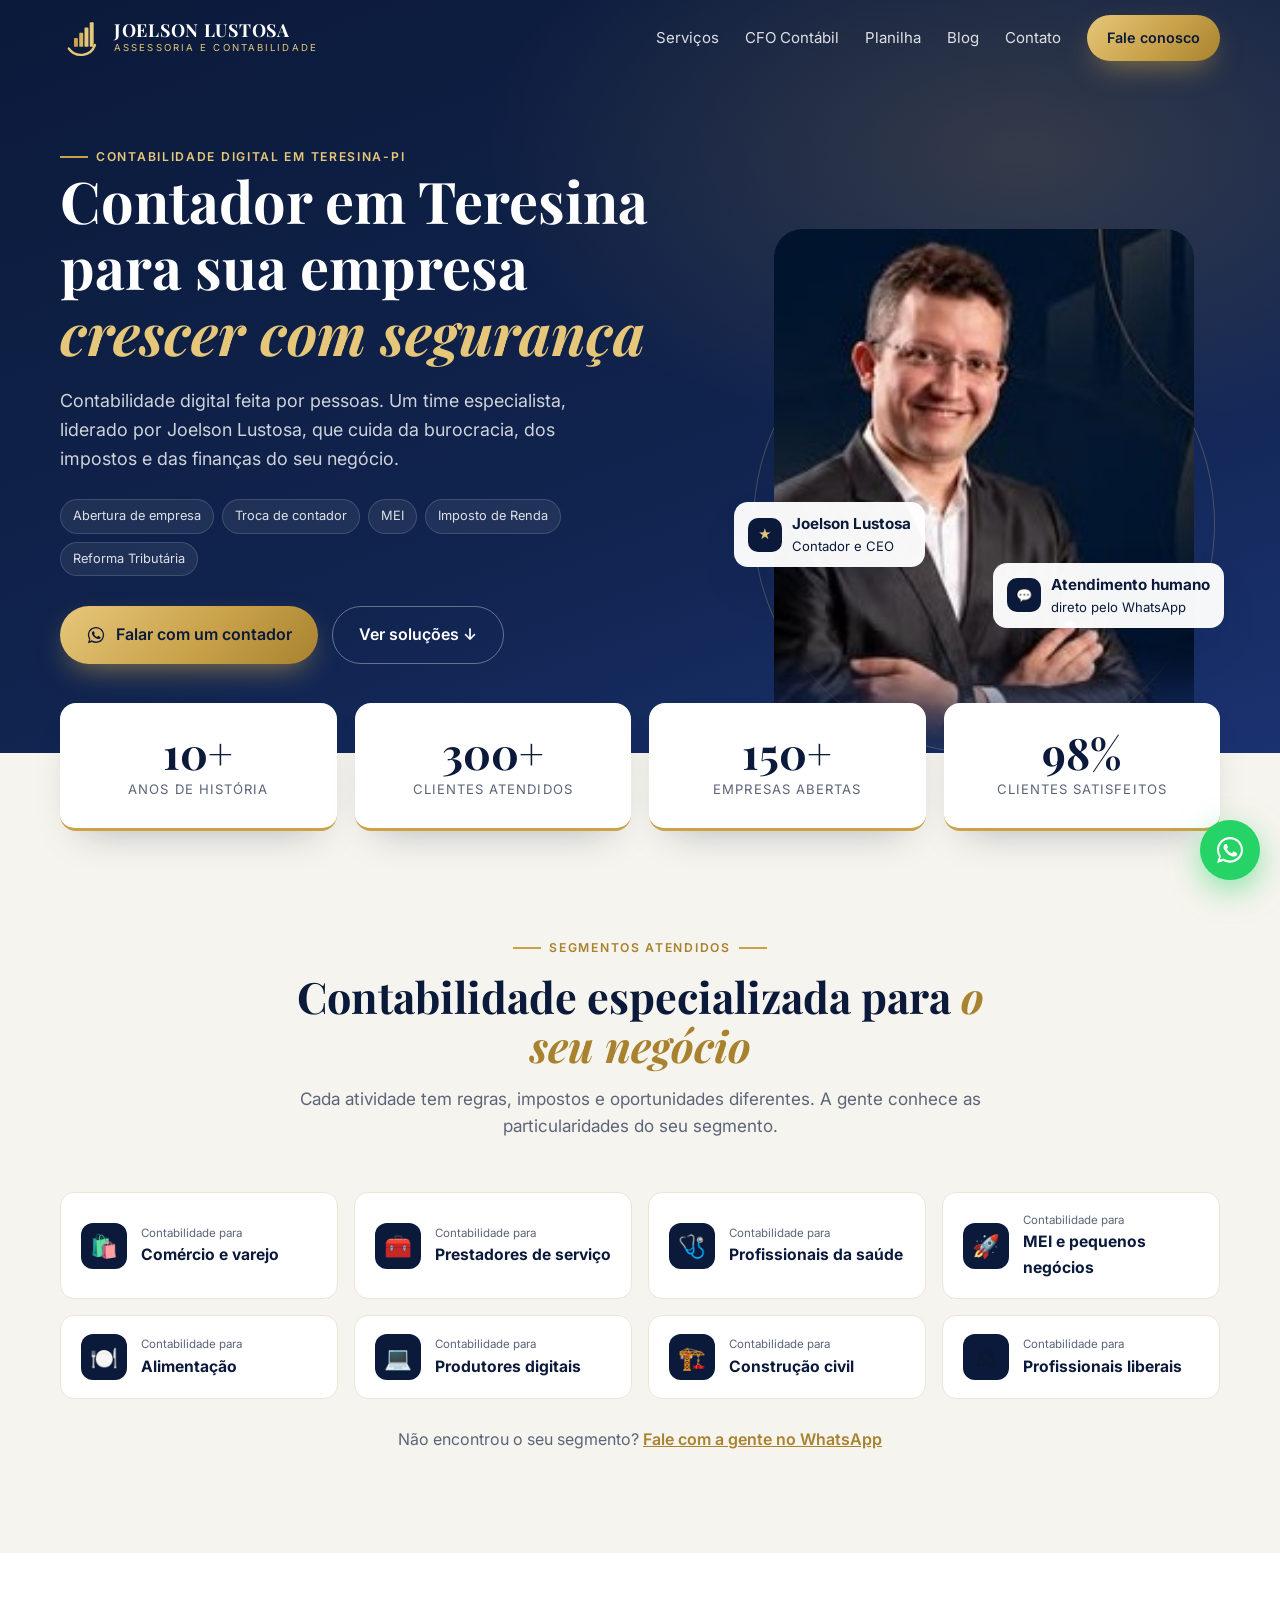
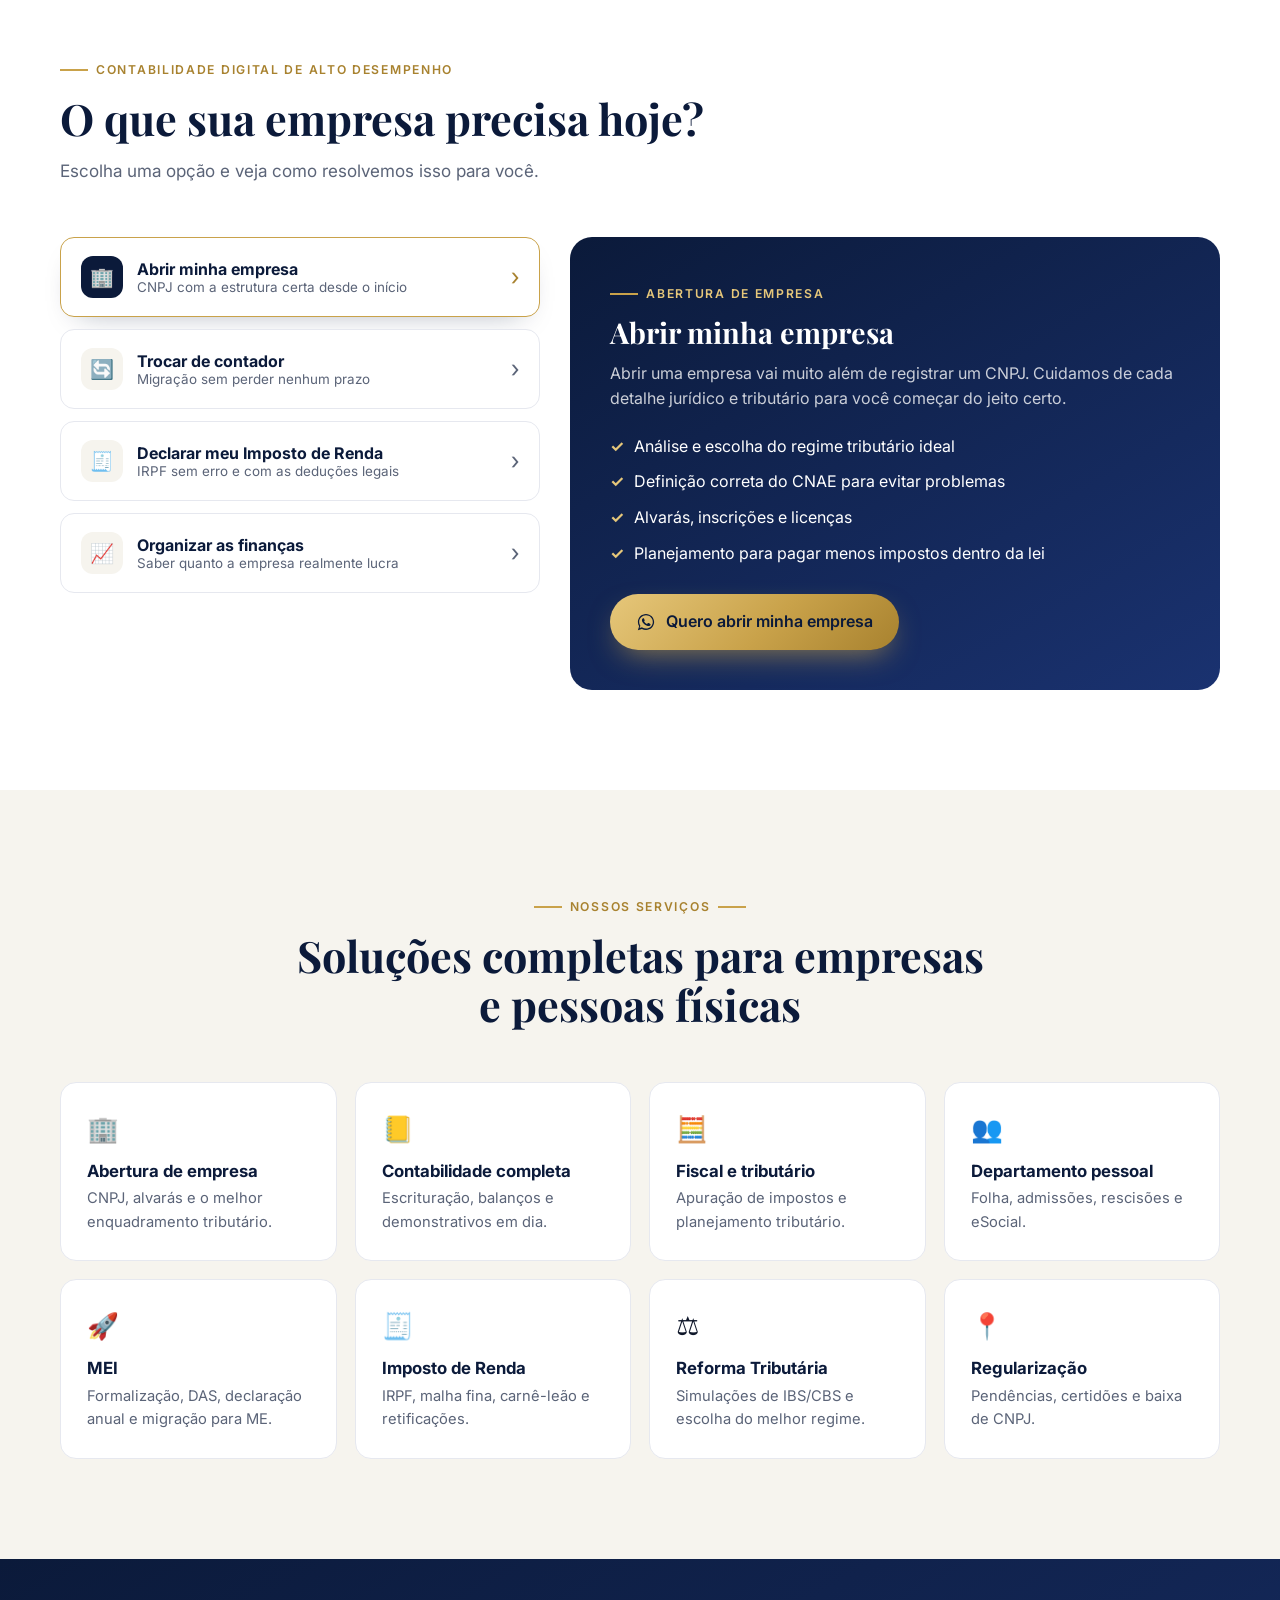
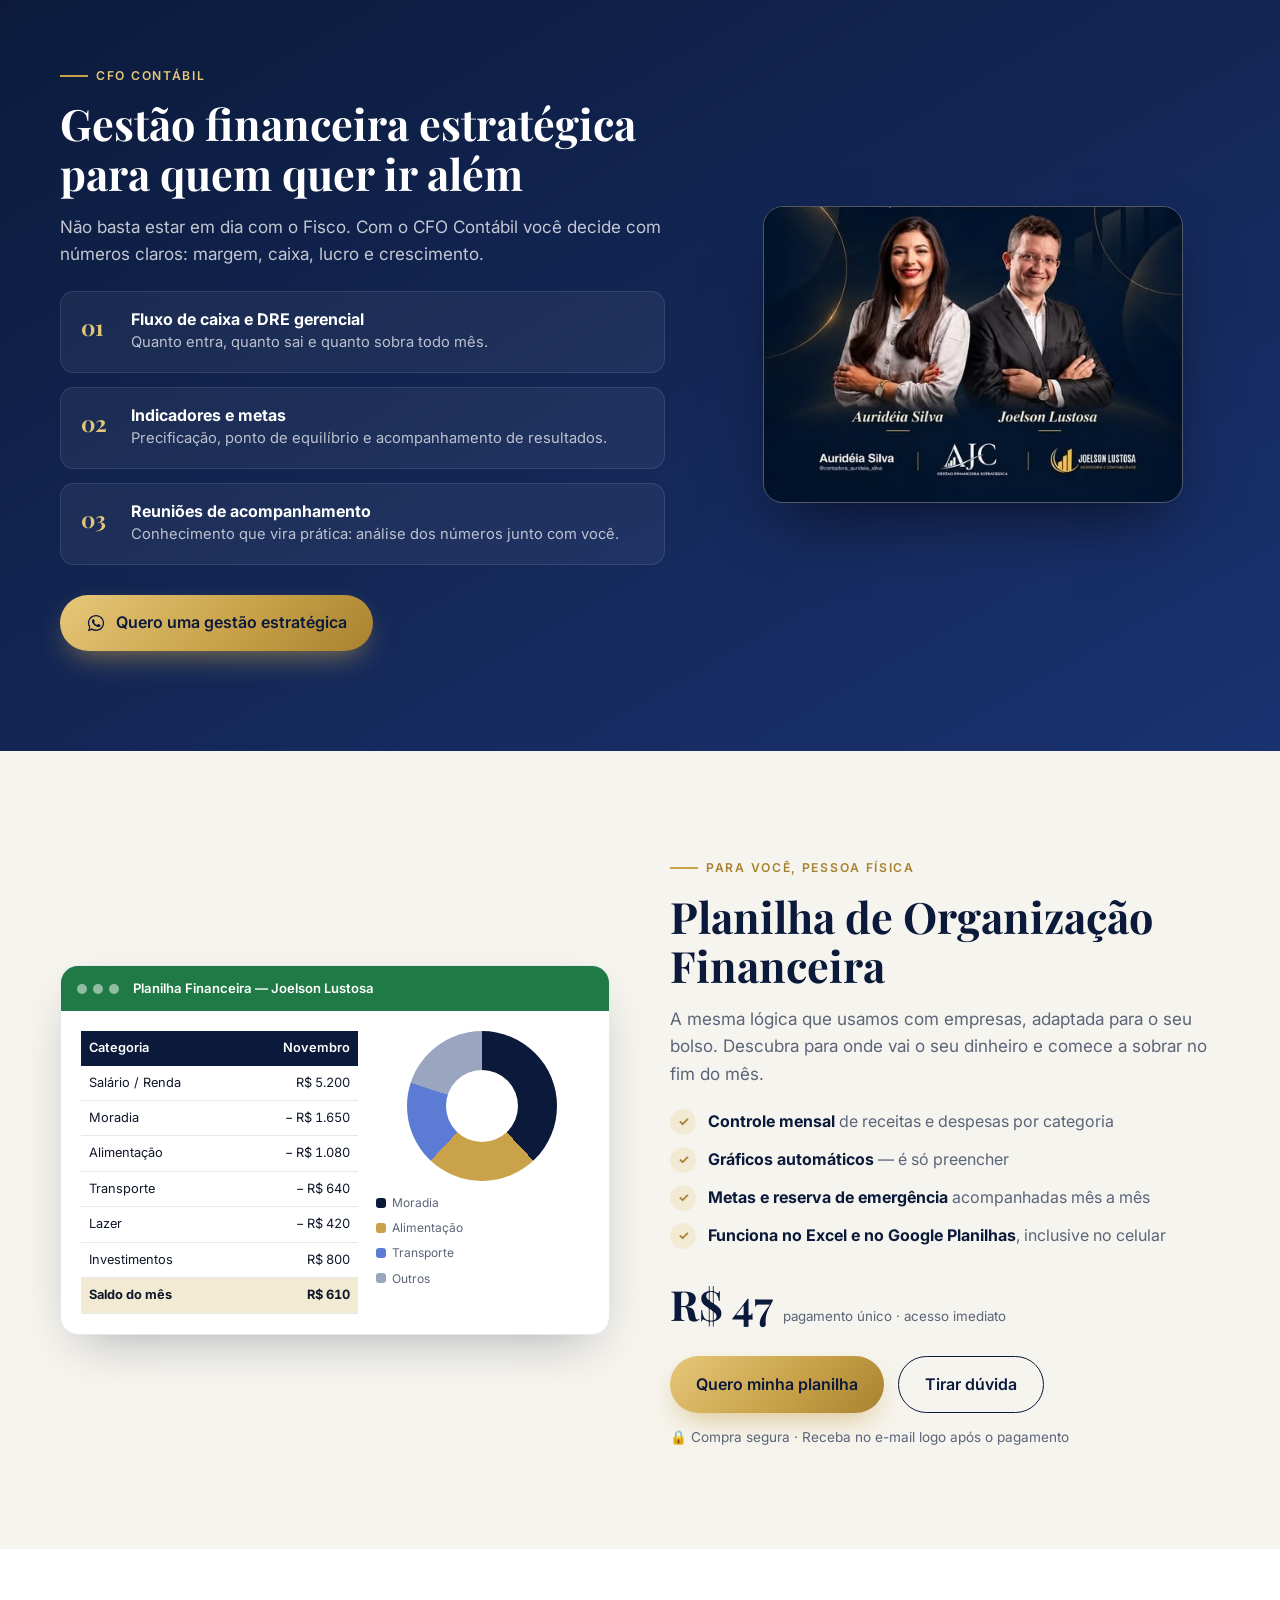
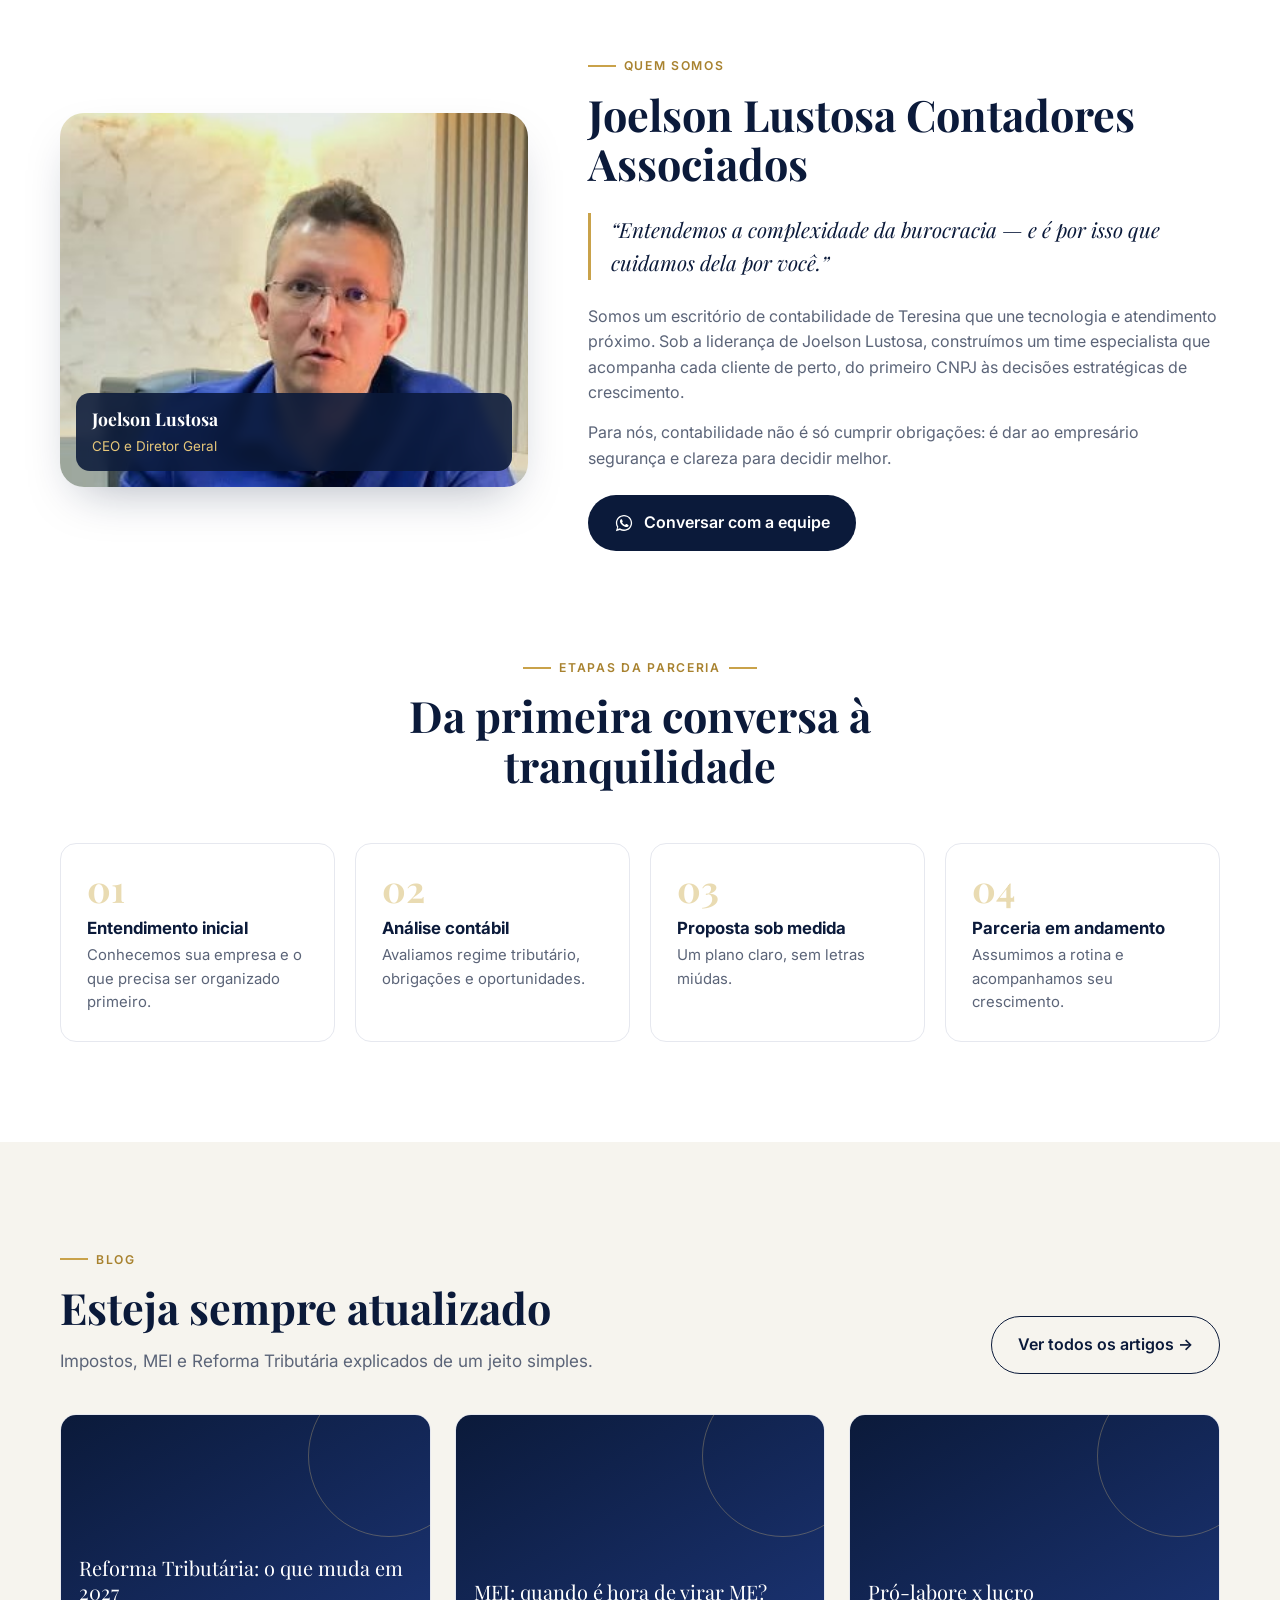
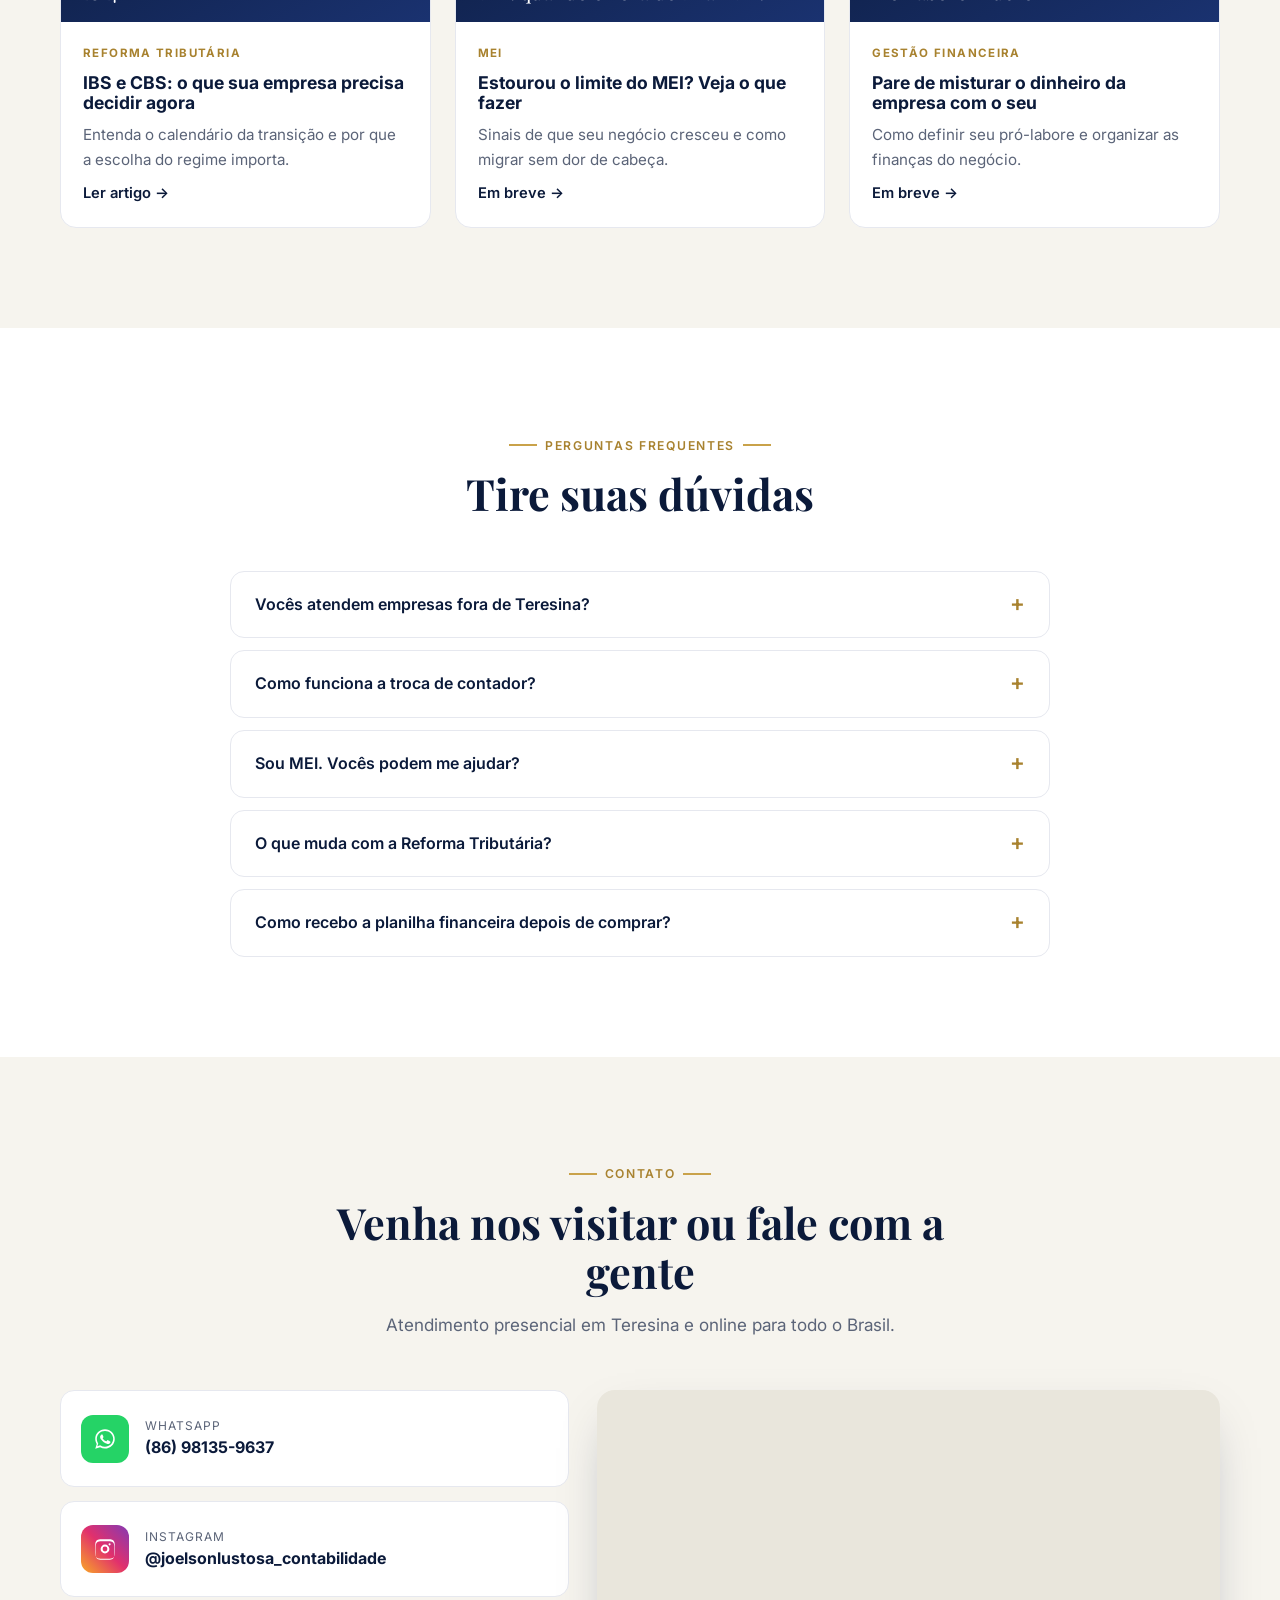
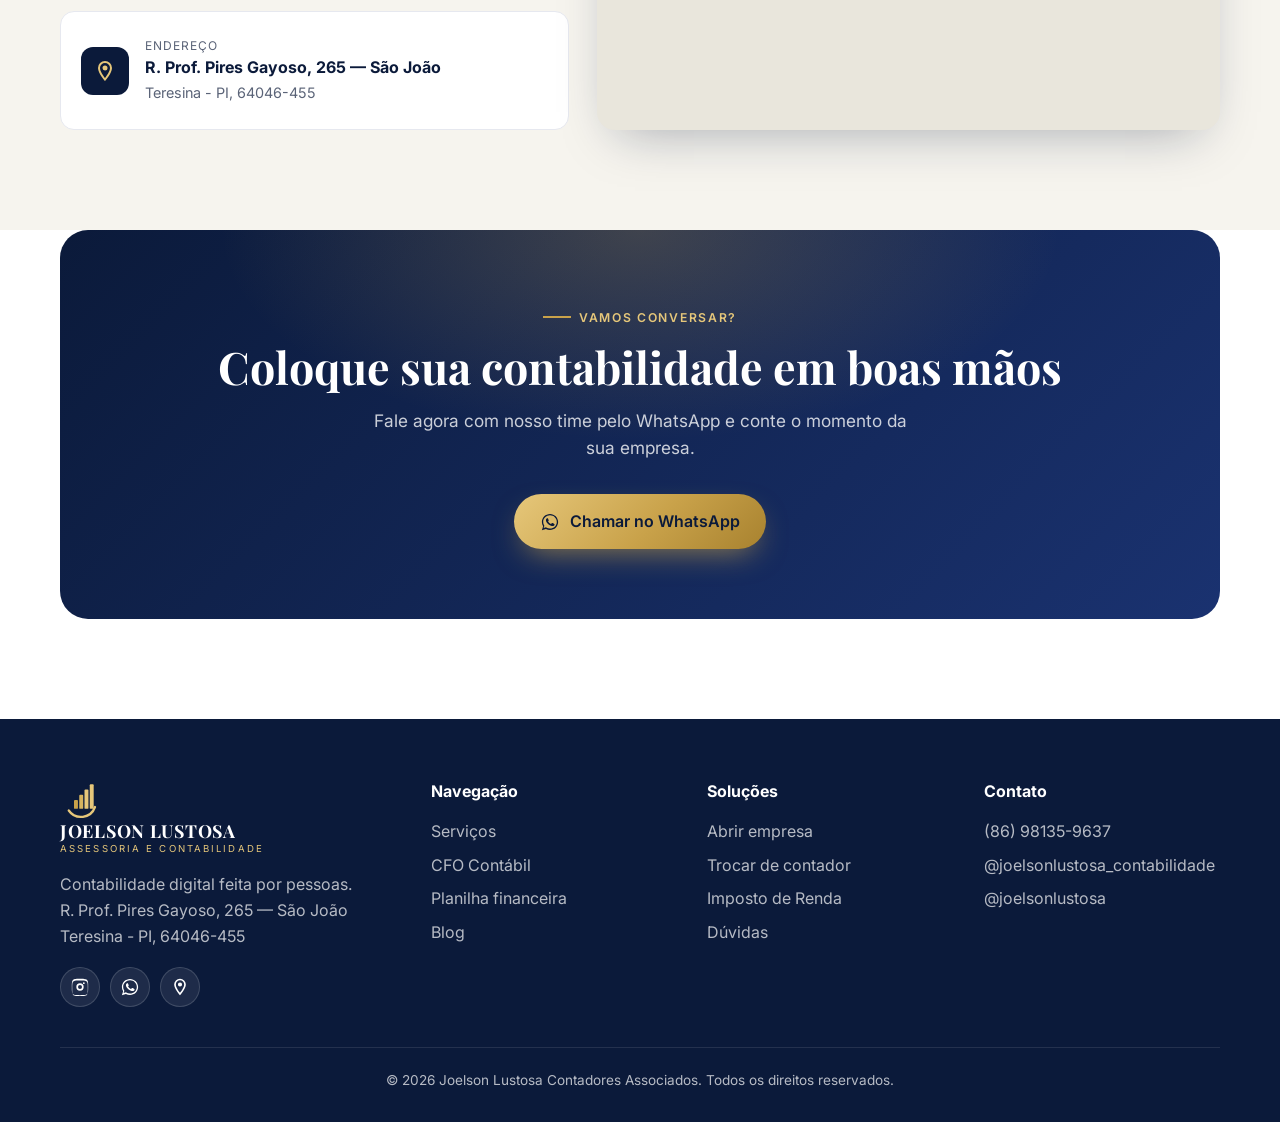
==== index.html @ 0bbbef21 "Add files via upload" ====
<!doctype html>
<html lang="pt-BR">
<head>
<meta charset="utf-8">
<meta name="viewport" content="width=device-width, initial-scale=1">
<title>Contador em Teresina-PI | Joelson Lustosa Contadores Associados</title>
<meta name="description" content="Escritório de contabilidade digital em Teresina-PI. Abertura de empresa, troca de contador, MEI, Imposto de Renda, Reforma Tributária e gestão financeira estratégica (CFO Contábil).">
<link rel="preconnect" href="https://fonts.googleapis.com">
<link rel="preconnect" href="https://fonts.gstatic.com" crossorigin>
<link href="https://fonts.googleapis.com/css2?family=Playfair+Display:ital,wght@0,600;0,700;1,600&family=Inter:wght@400;500;600;700&display=swap" rel="stylesheet">
<link rel="stylesheet" href="style.css">
<style>
  /* HERO */
  .hero{position:relative;background:radial-gradient(900px 500px at 80% 20%,rgba(201,162,74,.2),transparent 60%),linear-gradient(160deg,var(--navy) 0%,var(--navy-2) 60%,var(--navy-3) 100%);color:#fff;padding:140px 0 0;overflow:hidden}
  .hero-grid{display:grid;grid-template-columns:1.15fr .85fr;gap:50px;align-items:end;position:relative;z-index:1}
  .hero-copy{padding-bottom:90px}
  .hero h1{font-family:"Playfair Display",serif;font-size:clamp(2.2rem,4.8vw,3.6rem);font-weight:700}
  .hero h1 em{color:var(--gold-2)}
  .hero .lead{margin:22px 0 26px;font-size:1.12rem;color:rgba(255,255,255,.8);max-width:560px}
  .hero .eyebrow{color:var(--gold-2)}
  .chips{display:flex;flex-wrap:wrap;gap:8px;margin-bottom:30px}
  .chips span{font-size:.8rem;padding:6px 12px;border-radius:999px;background:rgba(255,255,255,.07);border:1px solid rgba(255,255,255,.14);color:rgba(255,255,255,.85)}
  .cta-row{display:flex;flex-wrap:wrap;gap:14px}
  .hero-photo{position:relative;align-self:end;justify-self:center;width:min(420px,100%)}
  .hero-photo .ring{position:absolute;left:50%;bottom:0;transform:translateX(-50%);width:110%;aspect-ratio:1;border-radius:50%;background:radial-gradient(circle at 50% 60%,rgba(201,162,74,.35),transparent 62%);border:1px solid rgba(230,199,122,.25)}
  .hero-photo img{position:relative;width:100%;aspect-ratio:4/5;object-fit:cover;object-position:50% 12%;border-radius:28px 28px 0 0;mask-image:linear-gradient(to bottom,#000 80%,transparent);-webkit-mask-image:linear-gradient(to bottom,#000 80%,transparent)}
  .badge{position:absolute;background:rgba(255,255,255,.96);color:var(--navy);border-radius:14px;padding:10px 14px;box-shadow:var(--shadow);font-size:.82rem;display:flex;gap:10px;align-items:center;z-index:2}
  .badge b{display:block;font-size:.95rem}
  .badge i{font-style:normal;width:34px;height:34px;border-radius:10px;display:grid;place-items:center;background:var(--navy);color:var(--gold-2)}
  .badge.b1{left:-40px;top:52%}.badge.b2{right:-30px;bottom:24%}
  @media(max-width:880px){.hero{padding-top:110px}.hero-grid{grid-template-columns:1fr;gap:10px}.hero-copy{padding-bottom:20px}.hero-photo{width:min(320px,80%)}.badge.b1{left:-14px}.badge.b2{right:-14px}}
  @media(max-width:480px){.badge{font-size:.72rem;padding:8px 10px}.badge b{font-size:.82rem}.badge i{width:28px;height:28px}}

  /* NÚMEROS */
  .stats-wrap{position:relative;z-index:3;margin-top:-1px;background:var(--bg-soft);padding:0 0 10px}
  .stats{display:grid;grid-template-columns:repeat(4,1fr);gap:18px;transform:translateY(-50px)}
  .stat{background:#fff;border-radius:var(--radius);padding:26px 22px;text-align:center;box-shadow:0 18px 40px -22px rgba(11,26,58,.35);border-bottom:3px solid var(--gold)}
  .stat b{display:block;font-family:"Playfair Display",serif;font-size:clamp(2rem,3.6vw,2.7rem);color:var(--navy);line-height:1.1}
  .stat > span{font-size:.82rem;letter-spacing:.08em;text-transform:uppercase;color:var(--muted)}
  @media(max-width:880px){.stats{grid-template-columns:1fr 1fr}}

  /* SEGMENTOS */
  .segs{background:var(--bg-soft);padding-top:40px}
  .seg-grid{display:grid;grid-template-columns:repeat(4,1fr);gap:16px}
  .seg{display:flex;align-items:center;gap:14px;padding:18px 20px;border-radius:14px;background:#fff;border:1px solid #ece6d6;transition:border-color .2s,transform .2s}
  .seg:hover{border-color:var(--gold);transform:translateY(-3px)}
  .seg i{font-style:normal;font-size:1.4rem;width:46px;height:46px;flex:none;border-radius:12px;display:grid;place-items:center;background:var(--navy)}
  .seg small{display:block;font-size:.72rem;color:var(--muted)}
  .seg b{color:var(--navy);font-size:.98rem}
  .seg-note{text-align:center;margin-top:28px;color:var(--muted)}
  .seg-note a{color:var(--gold-dark);font-weight:600;text-decoration:underline}
  @media(max-width:980px){.seg-grid{grid-template-columns:1fr 1fr}}
  @media(max-width:520px){.seg-grid{grid-template-columns:1fr}}

  /* ABAS: o que você precisa */
  .need{display:grid;grid-template-columns:.85fr 1.15fr;gap:30px;align-items:start}
  .tabs{display:grid;gap:12px}
  .tab{display:flex;align-items:center;gap:14px;padding:18px 20px;border-radius:14px;border:1px solid var(--line);background:#fff;cursor:pointer;text-align:left;font-family:inherit;transition:all .2s}
  .tab i{font-style:normal;width:42px;height:42px;flex:none;border-radius:12px;display:grid;place-items:center;background:var(--bg-soft);font-size:1.2rem}
  .tab b{display:block;color:var(--navy);font-size:1rem}
  .tab small{color:var(--muted);font-size:.84rem}
  .tab::after{content:"›";margin-left:auto;font-size:1.5rem;color:var(--muted)}
  .tab[aria-selected="true"]{border-color:var(--gold);box-shadow:0 12px 30px -18px rgba(11,26,58,.4)}
  .tab[aria-selected="true"] i{background:var(--navy)}
  .tab[aria-selected="true"]::after{color:var(--gold-dark)}
  .panel{background:linear-gradient(150deg,var(--navy),var(--navy-3));color:#fff;border-radius:22px;padding:40px;min-height:100%}
  .panel[hidden]{display:none}
  .panel .eyebrow{color:var(--gold-2)}
  .panel h3{font-family:"Playfair Display",serif;font-size:1.8rem;margin:12px 0}
  .panel p{color:rgba(255,255,255,.78)}
  .panel ul{list-style:none;display:grid;gap:10px;margin:22px 0 28px}
  .panel li{display:flex;gap:10px}
  .panel li::before{content:"✓";color:var(--gold-2);font-weight:700}
  @media(max-width:880px){.need{grid-template-columns:1fr}.panel{padding:30px}}

  /* SERVIÇOS */
  .services{background:var(--bg-soft)}
  .svc-grid{display:grid;grid-template-columns:repeat(4,1fr);gap:18px}
  .svc{background:#fff;border:1px solid var(--line);border-radius:var(--radius);padding:26px;transition:transform .25s,box-shadow .25s}
  .svc:hover{transform:translateY(-6px);box-shadow:var(--shadow)}
  .svc .ic{font-size:1.6rem;margin-bottom:12px}
  .svc h3{font-size:1.05rem;color:var(--navy);margin-bottom:6px}
  .svc p{color:var(--muted);font-size:.92rem}
  @media(max-width:980px){.svc-grid{grid-template-columns:1fr 1fr}}
  @media(max-width:520px){.svc-grid{grid-template-columns:1fr}}

  /* CFO */
  .cfo{background:linear-gradient(150deg,var(--navy),var(--navy-3));color:#fff;position:relative;overflow:hidden}
  .cfo-grid{display:grid;grid-template-columns:1.1fr .9fr;gap:60px;align-items:center}
  .cfo-list{display:grid;gap:14px;margin:6px 0 30px}
  .cfo-item{display:flex;gap:16px;padding:18px 20px;border-radius:14px;background:rgba(255,255,255,.05);border:1px solid rgba(255,255,255,.1)}
  .cfo-item b{font-family:"Playfair Display",serif;color:var(--gold-2);font-size:1.4rem;min-width:34px}
  .cfo-item h4{font-size:1rem;margin-bottom:2px}
  .cfo-item p{color:rgba(255,255,255,.7);font-size:.92rem}
  .poster{border-radius:20px;overflow:hidden;box-shadow:0 30px 60px -20px rgba(0,0,0,.6);border:1px solid rgba(230,199,122,.3);transform:rotate(2deg);max-width:420px;justify-self:center}
  @media(max-width:880px){.cfo-grid{grid-template-columns:1fr;gap:40px}.poster{transform:none}}

  /* PLANILHA */
  .sheet-sec{background:var(--bg-soft)}
  .sheet-grid{display:grid;grid-template-columns:1fr 1fr;gap:60px;align-items:center}
  .mock{background:#fff;border-radius:18px;box-shadow:var(--shadow);overflow:hidden;border:1px solid var(--line)}
  .mock-top{display:flex;gap:6px;align-items:center;padding:12px 16px;background:#1f7a46;color:#fff;font-size:.82rem;font-weight:600}
  .mock-top i{width:10px;height:10px;border-radius:50%;background:rgba(255,255,255,.5)}
  .mock-top span{margin-left:8px}
  .mock-body{padding:20px;display:grid;grid-template-columns:1.3fr 1fr;gap:18px}
  .mock table{width:100%;border-collapse:collapse;font-size:.8rem}
  .mock th{text-align:left;background:var(--navy);color:#fff;padding:7px 8px;font-weight:600}
  .mock td{padding:7px 8px;border-bottom:1px solid var(--line);color:var(--ink)}
  .mock td:last-child{text-align:right;font-variant-numeric:tabular-nums}
  .mock tr.tot td{font-weight:700;background:#f3ead3}
  .neg{color:#b42318}.pos{color:#1f7a46}
  .donut{width:100%;max-width:150px;aspect-ratio:1;border-radius:50%;margin:0 auto 12px;background:conic-gradient(var(--navy) 0 38%,var(--gold) 38% 62%,#5b7bd5 62% 80%,#9aa6bf 80% 100%);position:relative}
  .donut::after{content:"";position:absolute;inset:26%;border-radius:50%;background:#fff}
  .legend{display:grid;gap:6px;font-size:.75rem;color:var(--muted)}
  .legend span{display:flex;align-items:center;gap:6px}
  .legend span::before{content:"";width:10px;height:10px;border-radius:3px;background:var(--c)}
  .price{display:flex;align-items:baseline;gap:10px;margin:22px 0 6px}
  .price s{color:var(--muted)}
  .price b{font-family:"Playfair Display",serif;font-size:2.6rem;color:var(--navy)}
  .price small{color:var(--muted)}
  .feat{list-style:none;display:grid;gap:12px;margin:22px 0}
  .feat li{display:flex;gap:12px;color:var(--muted)}
  .feat li i{flex:none;width:26px;height:26px;border-radius:50%;background:#f3ead3;color:var(--gold-dark);display:grid;place-items:center;font-style:normal;font-weight:700;font-size:.8rem}
  .feat strong{color:var(--navy)}
  .guarantee{font-size:.85rem;color:var(--muted);margin-top:14px}
  @media(max-width:880px){.sheet-grid{grid-template-columns:1fr;gap:40px}}
  @media(max-width:460px){.mock-body{grid-template-columns:1fr}}

  /* SOBRE */
  .about-grid{display:grid;grid-template-columns:.85fr 1.15fr;gap:60px;align-items:center}
  .portrait{position:relative;border-radius:24px;overflow:hidden;box-shadow:var(--shadow)}
  .portrait img{width:100%;aspect-ratio:4/3.2;object-fit:cover}
  .portrait .tag{position:absolute;left:16px;bottom:16px;right:16px;background:rgba(11,26,58,.88);backdrop-filter:blur(6px);border-radius:14px;padding:12px 16px;color:#fff}
  .portrait .tag b{display:block;font-family:"Playfair Display",serif;font-size:1.1rem}
  .portrait .tag span{color:var(--gold-2);font-size:.84rem}
  .about blockquote{font-family:"Playfair Display",serif;font-style:italic;font-size:1.3rem;color:var(--navy);border-left:3px solid var(--gold);padding-left:20px;margin:24px 0}
  .about p{color:var(--muted);margin-bottom:14px}
  @media(max-width:880px){.about-grid{grid-template-columns:1fr;gap:36px}}

  /* PASSOS */
  .steps{display:grid;grid-template-columns:repeat(4,1fr);gap:20px;counter-reset:s}
  .step{padding:26px;border-radius:var(--radius);border:1px solid var(--line);background:#fff}
  .step::before{counter-increment:s;content:"0" counter(s);font-family:"Playfair Display",serif;font-size:2.3rem;font-weight:700;color:#e9dbb2;display:block;line-height:1;margin-bottom:12px}
  .step h4{color:var(--navy);font-size:1.05rem;margin-bottom:6px}
  .step p{color:var(--muted);font-size:.93rem}
  @media(max-width:980px){.steps{grid-template-columns:1fr 1fr}}
  @media(max-width:520px){.steps{grid-template-columns:1fr}}

  .blog{background:var(--bg-soft)}
  .blog-head{display:flex;justify-content:space-between;align-items:end;gap:20px;flex-wrap:wrap;margin-bottom:40px}
  .blog-head .head{margin-bottom:0}

  /* FAQ */
  .faq{max-width:820px;margin-inline:auto;display:grid;gap:12px}
  details{border:1px solid var(--line);border-radius:14px;padding:20px 24px;background:#fff}
  details[open]{border-color:var(--gold)}
  summary{cursor:pointer;font-weight:600;color:var(--navy);list-style:none;display:flex;justify-content:space-between;gap:16px}
  summary::-webkit-details-marker{display:none}
  summary::after{content:"+";color:var(--gold-dark);font-size:1.4rem;line-height:1;transition:transform .2s}
  details[open] summary::after{transform:rotate(45deg)}
  details p{margin-top:12px;color:var(--muted)}

  /* CONTATO */
  .contact{background:var(--bg-soft)}
  .contact-grid{display:grid;grid-template-columns:.9fr 1.1fr;gap:28px;align-items:stretch}
  .c-list{display:grid;gap:14px}
  .c-item{display:flex;align-items:center;gap:16px;padding:18px 20px;border-radius:14px;background:#fff;border:1px solid var(--line);transition:border-color .2s,transform .2s;min-width:0}
  .c-item:hover{border-color:var(--gold);transform:translateY(-3px)}
  .c-item i{flex:none;width:48px;height:48px;border-radius:12px;display:grid;place-items:center;background:var(--navy);color:var(--gold-2)}
  .c-item i svg{width:24px;height:24px;fill:currentColor}
  .c-item i.wa-c{background:#25d366;color:#fff}
  .c-item i.ig-c{background:linear-gradient(45deg,#f9a825,#e1306c 50%,#833ab4);color:#fff}
  .c-item div{min-width:0}
  .c-item small{display:block;font-size:.75rem;color:var(--muted);text-transform:uppercase;letter-spacing:.08em}
  .c-item b{display:block;color:var(--navy);overflow-wrap:anywhere}
  .c-item span{font-size:.9rem;color:var(--muted)}
  .map{border-radius:18px;overflow:hidden;box-shadow:var(--shadow);min-height:340px;background:#e9e6dc}
  .map iframe{width:100%;height:100%;min-height:340px;border:0;display:block}
  .socials{display:flex;gap:10px;margin-top:18px}
  .socials a{width:40px;height:40px;border-radius:50%;display:grid;place-items:center;background:rgba(255,255,255,.08);border:1px solid rgba(255,255,255,.15);color:#fff;margin:0;transition:background .2s}
  .socials a:hover{background:var(--gold);color:var(--navy)}
  .socials svg{width:20px;height:20px;fill:currentColor}
  @media(max-width:880px){.contact-grid{grid-template-columns:1fr}}

  .cta{background:linear-gradient(135deg,var(--navy),var(--navy-3));color:#fff;text-align:center;border-radius:28px;padding:70px 30px;position:relative;overflow:hidden;margin-bottom:100px}
  .cta::before{content:"";position:absolute;inset:0;background:radial-gradient(600px 300px at 50% 0%,rgba(201,162,74,.25),transparent 70%)}
  .cta>*{position:relative}
  .cta h2{font-family:"Playfair Display",serif;font-size:clamp(1.9rem,4vw,2.8rem);margin:14px 0}
  .cta p{color:rgba(255,255,255,.78);max-width:560px;margin:0 auto 32px;font-size:1.08rem}
</style>
</head>
<body>

<svg width="0" height="0" style="position:absolute" aria-hidden="true">
  <symbol id="wa" viewBox="0 0 32 32"><path d="M16 3C8.8 3 3 8.7 3 15.8c0 2.5.7 4.9 2 7L3 29l6.4-2c2 1.1 4.3 1.7 6.6 1.7 7.2 0 13-5.7 13-12.8S23.2 3 16 3zm0 23.4c-2.1 0-4.2-.6-6-1.7l-.4-.3-3.8 1.2 1.2-3.7-.3-.4a10.4 10.4 0 0 1-1.6-5.6C5.1 9.9 10 5.2 16 5.2s10.9 4.7 10.9 10.6S22 26.4 16 26.4zm6-7.9c-.3-.2-1.9-.9-2.2-1-.3-.1-.5-.2-.7.2l-1 1.2c-.2.2-.4.2-.7.1a8.9 8.9 0 0 1-4.4-3.8c-.3-.6.3-.5.9-1.7.1-.2 0-.4 0-.5l-1-2.4c-.3-.6-.5-.5-.7-.5h-.6c-.2 0-.6.1-.9.4-.3.3-1.2 1.1-1.2 2.8s1.2 3.2 1.4 3.4c.2.2 2.4 3.6 5.8 5 2.2.9 3 1 4.1.8.7-.1 1.9-.8 2.2-1.5.3-.7.3-1.3.2-1.5-.1-.1-.3-.2-.6-.3z"/></symbol>
  <symbol id="ig" viewBox="0 0 24 24"><path d="M12 2.2c3.2 0 3.6 0 4.8.1 1.2.1 1.8.2 2.2.4.6.2 1 .5 1.4.9.4.4.7.8.9 1.4.2.4.4 1.1.4 2.2.1 1.3.1 1.6.1 4.8s0 3.6-.1 4.8c-.1 1.2-.2 1.8-.4 2.2-.2.6-.5 1-.9 1.4-.4.4-.8.7-1.4.9-.4.2-1.1.4-2.2.4-1.3.1-1.6.1-4.8.1s-3.6 0-4.8-.1c-1.2-.1-1.8-.2-2.2-.4-.6-.2-1-.5-1.4-.9-.4-.4-.7-.8-.9-1.4-.2-.4-.4-1.1-.4-2.2C2.2 15.6 2.2 15.2 2.2 12s0-3.6.1-4.8c.1-1.2.2-1.8.4-2.2.2-.6.5-1 .9-1.4.4-.4.8-.7 1.4-.9.4-.2 1.1-.4 2.2-.4C8.4 2.2 8.8 2.2 12 2.2zm0 2c-3.1 0-3.5 0-4.7.1-1.1.1-1.7.2-2.1.4-.5.2-.9.4-1.2.8-.4.4-.6.7-.8 1.2-.2.4-.3 1-.4 2.1-.1 1.2-.1 1.6-.1 4.7s0 3.5.1 4.7c.1 1.1.2 1.7.4 2.1.2.5.4.9.8 1.2.4.4.7.6 1.2.8.4.2 1 .3 2.1.4 1.2.1 1.6.1 4.7.1s3.5 0 4.7-.1c1.1-.1 1.7-.2 2.1-.4.5-.2.9-.4 1.2-.8.4-.4.6-.7.8-1.2.2-.4.3-1 .4-2.1.1-1.2.1-1.6.1-4.7s0-3.5-.1-4.7c-.1-1.1-.2-1.7-.4-2.1-.2-.5-.4-.9-.8-1.2-.4-.4-.7-.6-1.2-.8-.4-.2-1-.3-2.1-.4-1.2-.1-1.6-.1-4.7-.1zm0 3.4a4.4 4.4 0 1 1 0 8.8 4.4 4.4 0 0 1 0-8.8zm0 2a2.4 2.4 0 1 0 0 4.8 2.4 2.4 0 0 0 0-4.8zm4.6-3.3a1 1 0 1 1 0 2.1 1 1 0 0 1 0-2.1z"/></symbol>
  <symbol id="mail" viewBox="0 0 24 24"><path d="M3 5h18a1 1 0 0 1 1 1v12a1 1 0 0 1-1 1H3a1 1 0 0 1-1-1V6a1 1 0 0 1 1-1zm1 2.4V17h16V7.4l-8 5.3-8-5.3zM5.6 7l6.4 4.3L18.4 7H5.6z"/></symbol>
  <symbol id="pin" viewBox="0 0 24 24"><path d="M12 2a7 7 0 0 1 7 7c0 5.2-7 13-7 13S5 14.2 5 9a7 7 0 0 1 7-7zm0 2a5 5 0 0 0-5 5c0 3.2 3.4 8 5 10 1.6-2 5-6.8 5-10a5 5 0 0 0-5-5zm0 2.5a2.5 2.5 0 1 1 0 5 2.5 2.5 0 0 1 0-5z"/></symbol>
  <symbol id="mark" viewBox="0 0 48 48">
    <path d="M10 36a17 17 0 0 0 30-4" fill="none" stroke="#e6c77a" stroke-width="2.6" stroke-linecap="round"/>
    <rect x="16" y="24" width="4.5" height="10" rx="1" fill="#c9a24a"/><rect x="22" y="18" width="4.5" height="16" rx="1" fill="#d6b45f"/>
    <rect x="28" y="12" width="4.5" height="22" rx="1" fill="#e6c77a"/><rect x="34" y="6" width="4.5" height="28" rx="1" fill="#e6c77a"/>
  </symbol>
</svg>

<header class="site" id="top">
  <div class="wrap nav">
    <a href="#" class="logo" aria-label="Joelson Lustosa Contadores Associados">
      <svg><use href="#mark"/></svg>
      <span><b>JOELSON LUSTOSA</b><small>Assessoria e Contabilidade</small></span>
    </a>
    <nav class="menu">
      <a href="#servicos">Serviços</a>
      <a href="#cfo">CFO Contábil</a>
      <a href="#planilha">Planilha</a>
      <a href="#blog">Blog</a>
      <a href="#contato">Contato</a>
      <a class="btn btn-gold" href="#" data-wa>Fale conosco</a>
    </nav>
  </div>
</header>

<!-- HERO -->
<section class="hero">
  <div class="wrap hero-grid">
    <div class="hero-copy reveal">
      <span class="eyebrow">Contabilidade digital em Teresina-PI</span>
      <h1>Contador em Teresina para sua empresa <em>crescer com segurança</em></h1>
      <p class="lead">Contabilidade digital feita por pessoas. Um time especialista, liderado por Joelson Lustosa, que cuida da burocracia, dos impostos e das finanças do seu negócio.</p>
      <div class="chips"><span>Abertura de empresa</span><span>Troca de contador</span><span>MEI</span><span>Imposto de Renda</span><span>Reforma Tributária</span></div>
      <div class="cta-row">
        <a class="btn btn-gold" href="#" data-wa><svg><use href="#wa"/></svg>Falar com um contador</a>
        <a class="btn btn-ghost" href="#precisa">Ver soluções ↓</a>
      </div>
    </div>
    <div class="hero-photo reveal">
      <div class="ring"></div>
      <img src="img/joelson-hero.jpg" onerror="this.onerror=null;this.src='img/joelson-terno.jpg'" alt="Joelson Lustosa, contador e CEO">
      <div class="badge b1"><i>★</i><div><b>Joelson Lustosa</b>Contador e CEO</div></div>
      <div class="badge b2"><i>💬</i><div><b>Atendimento humano</b>direto pelo WhatsApp</div></div>
    </div>
  </div>
</section>

<!-- NÚMEROS (edite os valores em data-count) -->
<div class="stats-wrap">
  <div class="wrap stats">
    <!-- ⚠️ EDITAR: confirmar números reais com o cliente -->
    <div class="stat reveal"><b><span data-count="10">0</span>+</b><span>Anos de história</span></div>
    <div class="stat reveal"><b><span data-count="300">0</span>+</b><span>Clientes atendidos</span></div>
    <div class="stat reveal"><b><span data-count="150">0</span>+</b><span>Empresas abertas</span></div>
    <div class="stat reveal"><b><span data-count="98">0</span>%</b><span>Clientes satisfeitos</span></div>
  </div>
</div>

<!-- SEGMENTOS -->
<section class="segs">
  <div class="wrap">
    <div class="head center reveal">
      <span class="eyebrow">Segmentos atendidos</span>
      <h2>Contabilidade especializada para <em>o seu negócio</em></h2>
      <p>Cada atividade tem regras, impostos e oportunidades diferentes. A gente conhece as particularidades do seu segmento.</p>
    </div>
    <div class="seg-grid">
      <a class="seg reveal" href="#" data-wa data-msg="Olá! Tenho um comércio e quero falar sobre contabilidade."><i>🛍️</i><div><small>Contabilidade para</small><b>Comércio e varejo</b></div></a>
      <a class="seg reveal" href="#" data-wa data-msg="Olá! Sou prestador de serviços e quero falar sobre contabilidade."><i>🧰</i><div><small>Contabilidade para</small><b>Prestadores de serviço</b></div></a>
      <a class="seg reveal" href="#" data-wa data-msg="Olá! Sou profissional da saúde e quero falar sobre contabilidade."><i>🩺</i><div><small>Contabilidade para</small><b>Profissionais da saúde</b></div></a>
      <a class="seg reveal" href="#" data-wa data-msg="Olá! Sou MEI e quero ajuda com a contabilidade."><i>🚀</i><div><small>Contabilidade para</small><b>MEI e pequenos negócios</b></div></a>
      <a class="seg reveal" href="#" data-wa data-msg="Olá! Tenho um restaurante/alimentação e quero falar sobre contabilidade."><i>🍽️</i><div><small>Contabilidade para</small><b>Alimentação</b></div></a>
      <a class="seg reveal" href="#" data-wa data-msg="Olá! Sou produtor digital e quero falar sobre contabilidade."><i>💻</i><div><small>Contabilidade para</small><b>Produtores digitais</b></div></a>
      <a class="seg reveal" href="#" data-wa data-msg="Olá! Atuo com construção e quero falar sobre contabilidade."><i>🏗️</i><div><small>Contabilidade para</small><b>Construção civil</b></div></a>
      <a class="seg reveal" href="#" data-wa data-msg="Olá! Sou profissional liberal e quero falar sobre contabilidade."><i>⚖️</i><div><small>Contabilidade para</small><b>Profissionais liberais</b></div></a>
    </div>
    <p class="seg-note">Não encontrou o seu segmento? <a href="#" data-wa>Fale com a gente no WhatsApp</a></p>
  </div>
</section>

<!-- O QUE VOCÊ PRECISA HOJE -->
<section id="precisa">
  <div class="wrap">
    <div class="head reveal">
      <span class="eyebrow">Contabilidade digital de alto desempenho</span>
      <h2>O que sua empresa precisa hoje?</h2>
      <p>Escolha uma opção e veja como resolvemos isso para você.</p>
    </div>
    <div class="need">
      <div class="tabs" role="tablist">
        <button class="tab" role="tab" aria-selected="true" aria-controls="p1"><i>🏢</i><span><b>Abrir minha empresa</b><small>CNPJ com a estrutura certa desde o início</small></span></button>
        <button class="tab" role="tab" aria-selected="false" aria-controls="p2"><i>🔄</i><span><b>Trocar de contador</b><small>Migração sem perder nenhum prazo</small></span></button>
        <button class="tab" role="tab" aria-selected="false" aria-controls="p3"><i>🧾</i><span><b>Declarar meu Imposto de Renda</b><small>IRPF sem erro e com as deduções legais</small></span></button>
        <button class="tab" role="tab" aria-selected="false" aria-controls="p4"><i>📈</i><span><b>Organizar as finanças</b><small>Saber quanto a empresa realmente lucra</small></span></button>
      </div>
      <div>
        <div class="panel" id="p1" role="tabpanel">
          <span class="eyebrow">Abertura de empresa</span>
          <h3>Abrir minha empresa</h3>
          <p>Abrir uma empresa vai muito além de registrar um CNPJ. Cuidamos de cada detalhe jurídico e tributário para você começar do jeito certo.</p>
          <ul><li>Análise e escolha do regime tributário ideal</li><li>Definição correta do CNAE para evitar problemas</li><li>Alvarás, inscrições e licenças</li><li>Planejamento para pagar menos impostos dentro da lei</li></ul>
          <a class="btn btn-gold" href="#" data-wa data-msg="Olá! Quero abrir minha empresa."><svg><use href="#wa"/></svg>Quero abrir minha empresa</a>
        </div>
        <div class="panel" id="p2" role="tabpanel" hidden>
          <span class="eyebrow">Troca de contador</span>
          <h3>Trocar de contador</h3>
          <p>Não está satisfeito com a contabilidade atual? A gente cuida de toda a transição com o escritório anterior.</p>
          <ul><li>Levantamento da situação fiscal da empresa</li><li>Contato com o contador anterior por nossa conta</li><li>Revisão de pendências e impostos pagos a mais</li><li>Atendimento próximo desde o primeiro dia</li></ul>
          <a class="btn btn-gold" href="#" data-wa data-msg="Olá! Quero trocar de contador."><svg><use href="#wa"/></svg>Quero trocar de contador</a>
        </div>
        <div class="panel" id="p3" role="tabpanel" hidden>
          <span class="eyebrow">Imposto de Renda</span>
          <h3>Declarar meu Imposto de Renda</h3>
          <p>Declaração feita por especialistas, com segurança e todas as deduções a que você tem direito.</p>
          <ul><li>Declaração de IRPF completa</li><li>Revisão e saída da malha fina</li><li>Carnê-leão e ganho de capital</li><li>Retificação de declarações anteriores</li></ul>
          <a class="btn btn-gold" href="#" data-wa data-msg="Olá! Quero declarar meu Imposto de Renda."><svg><use href="#wa"/></svg>Quero declarar meu IR</a>
        </div>
        <div class="panel" id="p4" role="tabpanel" hidden>
          <span class="eyebrow">CFO Contábil</span>
          <h3>Organizar as finanças</h3>
          <p>Empresa com imposto em dia, mas sem saber se dá lucro? Nossa gestão financeira estratégica traz clareza para decidir.</p>
          <ul><li>Fluxo de caixa e DRE gerencial</li><li>Precificação e margem de lucro</li><li>Separação das finanças pessoais e da empresa</li><li>Reuniões de acompanhamento</li></ul>
          <a class="btn btn-gold" href="#cfo">Conhecer o CFO Contábil</a>
        </div>
      </div>
    </div>
  </div>
</section>

<!-- SERVIÇOS -->
<section class="services" id="servicos">
  <div class="wrap">
    <div class="head center reveal">
      <span class="eyebrow">Nossos serviços</span>
      <h2>Soluções completas para empresas e pessoas físicas</h2>
    </div>
    <div class="svc-grid">
      <article class="svc reveal"><div class="ic">🏢</div><h3>Abertura de empresa</h3><p>CNPJ, alvarás e o melhor enquadramento tributário.</p></article>
      <article class="svc reveal"><div class="ic">📒</div><h3>Contabilidade completa</h3><p>Escrituração, balanços e demonstrativos em dia.</p></article>
      <article class="svc reveal"><div class="ic">🧮</div><h3>Fiscal e tributário</h3><p>Apuração de impostos e planejamento tributário.</p></article>
      <article class="svc reveal"><div class="ic">👥</div><h3>Departamento pessoal</h3><p>Folha, admissões, rescisões e eSocial.</p></article>
      <article class="svc reveal"><div class="ic">🚀</div><h3>MEI</h3><p>Formalização, DAS, declaração anual e migração para ME.</p></article>
      <article class="svc reveal"><div class="ic">🧾</div><h3>Imposto de Renda</h3><p>IRPF, malha fina, carnê-leão e retificações.</p></article>
      <article class="svc reveal"><div class="ic">⚖️</div><h3>Reforma Tributária</h3><p>Simulações de IBS/CBS e escolha do melhor regime.</p></article>
      <article class="svc reveal"><div class="ic">📍</div><h3>Regularização</h3><p>Pendências, certidões e baixa de CNPJ.</p></article>
    </div>
  </div>
</section>

<!-- CFO -->
<section class="cfo dark" id="cfo">
  <div class="wrap cfo-grid">
    <div class="reveal">
      <div class="head" style="margin-bottom:24px">
        <span class="eyebrow">CFO Contábil</span>
        <h2>Gestão financeira estratégica para quem quer ir além</h2>
        <p>Não basta estar em dia com o Fisco. Com o CFO Contábil você decide com números claros: margem, caixa, lucro e crescimento.</p>
      </div>
      <div class="cfo-list">
        <div class="cfo-item"><b>01</b><div><h4>Fluxo de caixa e DRE gerencial</h4><p>Quanto entra, quanto sai e quanto sobra todo mês.</p></div></div>
        <div class="cfo-item"><b>02</b><div><h4>Indicadores e metas</h4><p>Precificação, ponto de equilíbrio e acompanhamento de resultados.</p></div></div>
        <div class="cfo-item"><b>03</b><div><h4>Reuniões de acompanhamento</h4><p>Conhecimento que vira prática: análise dos números junto com você.</p></div></div>
      </div>
      <a class="btn btn-gold" href="#" data-wa data-msg="Olá! Quero saber mais sobre o CFO Contábil."><svg><use href="#wa"/></svg>Quero uma gestão estratégica</a>
    </div>
    <img class="poster reveal" src="img/cfo-socios.jpg" alt="Auridéia Silva e Joelson Lustosa — AJC Gestão Financeira Estratégica e Joelson Lustosa Assessoria e Contabilidade">
  </div>
</section>

<!-- PLANILHA (produto) -->
<section class="sheet-sec" id="planilha">
  <div class="wrap sheet-grid">
    <div class="mock reveal" aria-hidden="true">
      <div class="mock-top"><i></i><i></i><i></i><span>Planilha Financeira — Joelson Lustosa</span></div>
      <div class="mock-body">
        <table>
          <tr><th>Categoria</th><th style="text-align:right">Novembro</th></tr>
          <tr><td>Salário / Renda</td><td class="pos">R$ 5.200</td></tr>
          <tr><td>Moradia</td><td class="neg">− R$ 1.650</td></tr>
          <tr><td>Alimentação</td><td class="neg">− R$ 1.080</td></tr>
          <tr><td>Transporte</td><td class="neg">− R$ 640</td></tr>
          <tr><td>Lazer</td><td class="neg">− R$ 420</td></tr>
          <tr><td>Investimentos</td><td>R$ 800</td></tr>
          <tr class="tot"><td>Saldo do mês</td><td class="pos">R$ 610</td></tr>
        </table>
        <div>
          <div class="donut"></div>
          <div class="legend">
            <span style="--c:var(--navy)">Moradia</span><span style="--c:var(--gold)">Alimentação</span>
            <span style="--c:#5b7bd5">Transporte</span><span style="--c:#9aa6bf">Outros</span>
          </div>
        </div>
      </div>
    </div>
    <div class="reveal">
      <span class="eyebrow">Para você, pessoa física</span>
      <h2 class="serif" style="font-size:clamp(1.9rem,3.6vw,2.7rem);color:var(--navy);margin:14px 0">Planilha de Organização Financeira</h2>
      <p style="color:var(--muted);font-size:1.07rem">A mesma lógica que usamos com empresas, adaptada para o seu bolso. Descubra para onde vai o seu dinheiro e comece a sobrar no fim do mês.</p>
      <ul class="feat">
        <li><i>✓</i><span><strong>Controle mensal</strong> de receitas e despesas por categoria</span></li>
        <li><i>✓</i><span><strong>Gráficos automáticos</strong> — é só preencher</span></li>
        <li><i>✓</i><span><strong>Metas e reserva de emergência</strong> acompanhadas mês a mês</span></li>
        <li><i>✓</i><span><strong>Funciona no Excel e no Google Planilhas</strong>, inclusive no celular</span></li>
      </ul>
      <!-- ⚠️ EDITAR: preço e link de pagamento (Kiwify, Hotmart, Mercado Pago...) no CONFIG lá embaixo -->
      <div class="price"><b>R$ <span data-price>47</span></b><small>pagamento único · acesso imediato</small></div>
      <div class="cta-row" style="margin-top:18px">
        <a class="btn btn-gold" href="#" data-buy>Quero minha planilha</a>
        <a class="btn btn-line" href="#" data-wa data-msg="Olá! Tenho uma dúvida sobre a planilha financeira.">Tirar dúvida</a>
      </div>
      <p class="guarantee">🔒 Compra segura · Receba no e-mail logo após o pagamento</p>
    </div>
  </div>
</section>

<!-- SOBRE -->
<section class="about" id="sobre">
  <div class="wrap about-grid">
    <div class="portrait reveal">
      <img src="img/joelson-office.jpg" alt="Joelson Lustosa no escritório">
      <div class="tag"><b>Joelson Lustosa</b><span>CEO e Diretor Geral</span></div>
    </div>
    <div class="reveal">
      <span class="eyebrow">Quem somos</span>
      <h2 class="serif" style="font-size:clamp(1.9rem,3.6vw,2.7rem);color:var(--navy);margin:14px 0">Joelson Lustosa Contadores Associados</h2>
      <blockquote>“Entendemos a complexidade da burocracia — e é por isso que cuidamos dela por você.”</blockquote>
      <p>Somos um escritório de contabilidade de Teresina que une tecnologia e atendimento próximo. Sob a liderança de Joelson Lustosa, construímos um time especialista que acompanha cada cliente de perto, do primeiro CNPJ às decisões estratégicas de crescimento.</p>
      <p>Para nós, contabilidade não é só cumprir obrigações: é dar ao empresário segurança e clareza para decidir melhor.</p>
      <a class="btn btn-navy" href="#" data-wa style="margin-top:10px"><svg><use href="#wa"/></svg>Conversar com a equipe</a>
    </div>
  </div>
</section>

<!-- PASSOS -->
<section style="padding-top:0">
  <div class="wrap">
    <div class="head center reveal">
      <span class="eyebrow">Etapas da parceria</span>
      <h2>Da primeira conversa à tranquilidade</h2>
    </div>
    <div class="steps">
      <div class="step reveal"><h4>Entendimento inicial</h4><p>Conhecemos sua empresa e o que precisa ser organizado primeiro.</p></div>
      <div class="step reveal"><h4>Análise contábil</h4><p>Avaliamos regime tributário, obrigações e oportunidades.</p></div>
      <div class="step reveal"><h4>Proposta sob medida</h4><p>Um plano claro, sem letras miúdas.</p></div>
      <div class="step reveal"><h4>Parceria em andamento</h4><p>Assumimos a rotina e acompanhamos seu crescimento.</p></div>
    </div>
  </div>
</section>

<!-- BLOG -->
<section class="blog" id="blog">
  <div class="wrap">
    <div class="blog-head reveal">
      <div class="head">
        <span class="eyebrow">Blog</span>
        <h2>Esteja sempre atualizado</h2>
        <p>Impostos, MEI e Reforma Tributária explicados de um jeito simples.</p>
      </div>
      <a class="btn btn-line" href="blog/index.html">Ver todos os artigos →</a>
    </div>
    <div class="posts">
      <a class="post reveal" href="blog/reforma-tributaria-2027.html">
        <div class="thumb"><span>Reforma Tributária: o que muda em 2027</span></div>
        <div class="body"><span class="cat">Reforma Tributária</span><h3>IBS e CBS: o que sua empresa precisa decidir agora</h3><p>Entenda o calendário da transição e por que a escolha do regime importa.</p><span class="more">Ler artigo →</span></div>
      </a>
      <a class="post reveal" href="blog/index.html">
        <div class="thumb"><span>MEI: quando é hora de virar ME?</span></div>
        <div class="body"><span class="cat">MEI</span><h3>Estourou o limite do MEI? Veja o que fazer</h3><p>Sinais de que seu negócio cresceu e como migrar sem dor de cabeça.</p><span class="more">Em breve →</span></div>
      </a>
      <a class="post reveal" href="blog/index.html">
        <div class="thumb"><span>Pró-labore x lucro</span></div>
        <div class="body"><span class="cat">Gestão financeira</span><h3>Pare de misturar o dinheiro da empresa com o seu</h3><p>Como definir seu pró-labore e organizar as finanças do negócio.</p><span class="more">Em breve →</span></div>
      </a>
    </div>
  </div>
</section>

<!-- FAQ -->
<section id="faq">
  <div class="wrap">
    <div class="head center reveal">
      <span class="eyebrow">Perguntas frequentes</span>
      <h2>Tire suas dúvidas</h2>
    </div>
    <div class="faq">
      <details class="reveal"><summary>Vocês atendem empresas fora de Teresina?</summary><p>Sim. Como somos uma contabilidade digital, atendemos clientes de outras cidades por WhatsApp e videochamada, com a mesma proximidade.</p></details>
      <details class="reveal"><summary>Como funciona a troca de contador?</summary><p>Nós mesmos entramos em contato com a contabilidade anterior e cuidamos de toda a documentação da transição.</p></details>
      <details class="reveal"><summary>Sou MEI. Vocês podem me ajudar?</summary><p>Sim! Cuidamos do DAS, da declaração anual e orientamos o momento certo de migrar para ME quando o faturamento crescer.</p></details>
      <details class="reveal"><summary>O que muda com a Reforma Tributária?</summary><p>Os novos tributos IBS e CBS entram em vigor de forma gradual a partir de 2027, e há prazos de opção de regime. Fazemos as simulações e indicamos o caminho mais vantajoso.</p></details>
      <details class="reveal"><summary>Como recebo a planilha financeira depois de comprar?</summary><p>Logo após a confirmação do pagamento você recebe o link de acesso no seu e-mail, com instruções de uso no Excel ou no Google Planilhas.</p></details>
    </div>
  </div>
</section>

<!-- CONTATO -->
<section class="contact" id="contato">
  <div class="wrap">
    <div class="head center reveal">
      <span class="eyebrow">Contato</span>
      <h2>Venha nos visitar ou fale com a gente</h2>
      <p>Atendimento presencial em Teresina e online para todo o Brasil.</p>
    </div>
    <div class="contact-grid">
      <div class="c-list">
        <a class="c-item reveal" href="#" data-wa><i class="wa-c"><svg><use href="#wa"/></svg></i><div><small>WhatsApp</small><b>(86) 98135-9637</b></div></a>
        <a class="c-item reveal" href="https://www.instagram.com/joelsonlustosa_contabilidade/" target="_blank" rel="noopener"><i class="ig-c"><svg><use href="#ig"/></svg></i><div><small>Instagram</small><b>@joelsonlustosa_contabilidade</b></div></a>
        <a class="c-item reveal" data-email href="#"><i><svg><use href="#mail"/></svg></i><div><small>E-mail</small><b data-email-text></b></div></a>
        <a class="c-item reveal" href="https://www.google.com/maps/search/?api=1&query=R.+Prof.+Pires+Gayoso,+265+-+S%C3%A3o+Jo%C3%A3o,+Teresina+-+PI,+64046-455" target="_blank" rel="noopener"><i><svg><use href="#pin"/></svg></i><div><small>Endereço</small><b>R. Prof. Pires Gayoso, 265 — São João</b><span>Teresina - PI, 64046-455</span></div></a>
      </div>
      <div class="map reveal">
        <iframe title="Mapa: Joelson Lustosa Contadores Associados" loading="lazy" referrerpolicy="no-referrer-when-downgrade"
          src="https://www.google.com/maps?q=R.+Prof.+Pires+Gayoso,+265+-+S%C3%A3o+Jo%C3%A3o,+Teresina+-+PI,+64046-455&output=embed"></iframe>
      </div>
    </div>
  </div>
</section>

<div class="wrap">
  <div class="cta reveal">
    <span class="eyebrow" style="color:var(--gold-2)">Vamos conversar?</span>
    <h2>Coloque sua contabilidade em boas mãos</h2>
    <p>Fale agora com nosso time pelo WhatsApp e conte o momento da sua empresa.</p>
    <a class="btn btn-gold" href="#" data-wa><svg><use href="#wa"/></svg>Chamar no WhatsApp</a>
  </div>
</div>

<footer>
  <div class="wrap">
    <div class="foot">
      <div>
        <a href="#" class="logo" style="margin-bottom:16px"><svg><use href="#mark"/></svg><span><b>JOELSON LUSTOSA</b><small>Assessoria e Contabilidade</small></span></a>
        <p>Contabilidade digital feita por pessoas.<br>R. Prof. Pires Gayoso, 265 — São João<br>Teresina - PI, 64046-455</p>
        <div class="socials">
          <a href="https://www.instagram.com/joelsonlustosa_contabilidade/" target="_blank" rel="noopener" aria-label="Instagram"><svg><use href="#ig"/></svg></a>
          <a href="#" data-wa aria-label="WhatsApp"><svg><use href="#wa"/></svg></a>
          <a href="#" data-email aria-label="E-mail"><svg><use href="#mail"/></svg></a>
          <a href="https://www.google.com/maps/search/?api=1&query=R.+Prof.+Pires+Gayoso,+265+-+S%C3%A3o+Jo%C3%A3o,+Teresina+-+PI,+64046-455" target="_blank" rel="noopener" aria-label="Endereço no mapa"><svg><use href="#pin"/></svg></a>
        </div>
      </div>
      <div><h5>Navegação</h5><a href="#servicos">Serviços</a><a href="#cfo">CFO Contábil</a><a href="#planilha">Planilha financeira</a><a href="#blog">Blog</a></div>
      <div><h5>Soluções</h5><a href="#precisa">Abrir empresa</a><a href="#precisa">Trocar de contador</a><a href="#precisa">Imposto de Renda</a><a href="#faq">Dúvidas</a></div>
      <div><h5>Contato</h5><a href="#" data-wa>(86) 98135-9637</a><a href="#" data-email><span data-email-text></span></a><a href="https://www.instagram.com/joelsonlustosa_contabilidade/" target="_blank" rel="noopener">@joelsonlustosa_contabilidade</a><a href="https://www.instagram.com/joelsonlustosa/" target="_blank" rel="noopener">@joelsonlustosa</a></div>
    </div>
    <div class="copy">© <span id="y"></span> Joelson Lustosa Contadores Associados. Todos os direitos reservados.</div>
  </div>
</footer>

<a class="wa" href="#" data-wa aria-label="Falar no WhatsApp"><svg><use href="#wa"/></svg></a>

<script>
  /* ===== CONFIG — edite aqui ===== */
  const CONFIG = {
    whatsapp: "5586981359637",
    email: "",          // ⚠️ EDITAR: e-mail do escritório. Vazio = os itens de e-mail ficam escondidos.
    mensagemPadrao: "Olá! Vim pelo site e gostaria de falar com um contador.",
    planilhaPreco: "47",
    planilhaLink: ""   // cole aqui o link de checkout (Kiwify/Hotmart/Mercado Pago). Vazio = abre o WhatsApp.
  };
  /* ================================ */
  const wa = m => `https://api.whatsapp.com/send?phone=${CONFIG.whatsapp}&text=${encodeURIComponent(m)}`;
  document.querySelectorAll("[data-wa]").forEach(a => { a.href = wa(a.dataset.msg || CONFIG.mensagemPadrao); a.target = "_blank"; a.rel = "noopener"; });
  document.querySelectorAll("[data-email]").forEach(a => { if (CONFIG.email) a.href = "mailto:" + CONFIG.email; else a.style.display = "none"; });
  document.querySelectorAll("[data-email-text]").forEach(s => s.textContent = CONFIG.email);
  document.querySelectorAll("[data-price]").forEach(s => s.textContent = CONFIG.planilhaPreco);
  document.querySelectorAll("[data-buy]").forEach(a => { a.href = CONFIG.planilhaLink || wa("Olá! Quero comprar a Planilha de Organização Financeira."); a.target = "_blank"; a.rel = "noopener"; });
  document.getElementById("y").textContent = new Date().getFullYear();

  const header = document.getElementById("top");
  const onScroll = () => header.classList.toggle("scrolled", scrollY > 20);
  addEventListener("scroll", onScroll, {passive:true}); onScroll();

  const io = new IntersectionObserver(es => es.forEach(e => { if (e.isIntersecting) { e.target.classList.add("in"); io.unobserve(e.target); } }), {threshold:.12});
  document.querySelectorAll(".reveal").forEach(el => io.observe(el));

  // contadores animados
  const fmt = n => n.toLocaleString("pt-BR");
  const cio = new IntersectionObserver(es => es.forEach(e => {
    if (!e.isIntersecting) return; cio.unobserve(e.target);
    const el = e.target, end = +el.dataset.count, t0 = performance.now(), dur = 1800;
    const tick = t => { const p = Math.min((t - t0) / dur, 1); el.textContent = fmt(Math.round(end * (1 - Math.pow(1 - p, 3)))); if (p < 1) requestAnimationFrame(tick); };
    requestAnimationFrame(tick);
  }), {threshold:.5});
  document.querySelectorAll("[data-count]").forEach(el => cio.observe(el));

  // abas
  const tabs = [...document.querySelectorAll(".tab")];
  tabs.forEach(t => t.addEventListener("click", () => {
    tabs.forEach(x => { x.setAttribute("aria-selected", x === t); document.getElementById(x.getAttribute("aria-controls")).hidden = x !== t; });
  }));
</script>
</body>
</html>
---- style.css ----
:root{
  --navy:#0b1a3a; --navy-2:#11244f; --navy-3:#1a3270;
  --gold:#c9a24a; --gold-2:#e6c77a; --gold-dark:#a8822f;
  --ink:#0f172a; --muted:#5b6478; --line:#e6e8ef; --bg:#fff; --bg-soft:#f6f4ee;
  --radius:16px; --shadow:0 20px 50px -20px rgba(11,26,58,.35);
}
*{box-sizing:border-box;margin:0;padding:0}
html{scroll-behavior:smooth;scroll-padding-top:80px}
body{font-family:Inter,system-ui,sans-serif;color:var(--ink);background:var(--bg);line-height:1.6;-webkit-font-smoothing:antialiased;overflow-x:hidden}
img,svg{display:block;max-width:100%}
a{color:inherit;text-decoration:none}
.wrap{width:min(1160px,100% - 32px);margin-inline:auto}
h1,h2,h3,h4{line-height:1.15}
.serif{font-family:"Playfair Display",Georgia,serif}
.eyebrow{display:inline-flex;align-items:center;gap:8px;font-size:.76rem;font-weight:600;letter-spacing:.14em;text-transform:uppercase;color:var(--gold-dark)}
.eyebrow::before{content:"";width:28px;height:2px;background:var(--gold)}
.btn{display:inline-flex;align-items:center;justify-content:center;gap:10px;padding:15px 26px;border-radius:999px;font-weight:600;font-size:1rem;transition:transform .2s,box-shadow .2s,background .2s;cursor:pointer;border:0;font-family:inherit}
.btn:hover{transform:translateY(-2px)}
.btn-gold{background:linear-gradient(135deg,var(--gold-2),var(--gold) 55%,var(--gold-dark));color:var(--navy);box-shadow:0 12px 30px -10px rgba(201,162,74,.7)}
.btn-ghost{border:1.5px solid rgba(255,255,255,.35);color:#fff}
.btn-ghost:hover{background:rgba(255,255,255,.08)}
.btn-navy{background:var(--navy);color:#fff}
.btn-line{border:1.5px solid var(--navy);color:var(--navy)}
.btn svg{width:20px;height:20px;fill:currentColor}

/* header */
header.site{position:fixed;inset:0 0 auto 0;z-index:50;transition:background .3s,box-shadow .3s}
header.site.scrolled,header.site.solid{background:rgba(11,26,58,.94);backdrop-filter:blur(10px);box-shadow:0 6px 24px rgba(0,0,0,.2)}
.nav{display:flex;align-items:center;justify-content:space-between;height:76px;gap:20px}
.logo{display:flex;align-items:center;gap:12px;color:#fff}
.logo svg{width:42px;height:42px;flex:none}
.logo b{display:block;font-family:"Playfair Display",serif;font-size:1.12rem;letter-spacing:.04em;line-height:1.1}
.logo small{display:block;font-size:.6rem;letter-spacing:.22em;text-transform:uppercase;color:var(--gold-2)}
.menu{display:flex;gap:26px;align-items:center;color:rgba(255,255,255,.85);font-size:.94rem}
.menu a:hover{color:var(--gold-2)}
.menu .btn{padding:11px 20px;font-size:.9rem}
@media(max-width:940px){.menu a:not(.btn){display:none}}
@media(max-width:420px){.logo small{display:none}.menu .btn{padding:10px 14px;font-size:.82rem}}

section{padding:100px 0}
.head{max-width:700px;margin-bottom:52px}
.head.center{margin-inline:auto;text-align:center}
.head.center .eyebrow::after{content:"";width:28px;height:2px;background:var(--gold)}
.head h2{font-family:"Playfair Display",serif;font-size:clamp(1.9rem,3.6vw,2.7rem);margin:14px 0;color:var(--navy)}
.head h2 em{color:var(--gold-dark)}
.head p{color:var(--muted);font-size:1.07rem}
.dark .head h2{color:#fff}.dark .head p{color:rgba(255,255,255,.75)}.dark .eyebrow{color:var(--gold-2)}
@media(max-width:620px){section{padding:72px 0}}

footer{background:var(--navy);color:rgba(255,255,255,.7);padding:60px 0 30px}
.foot{display:grid;grid-template-columns:1.4fr 1fr 1fr 1fr;gap:40px}
.foot h5{color:#fff;font-size:1rem;margin-bottom:14px}
.foot a{display:block;margin-bottom:8px}.foot a:hover{color:var(--gold-2)}
.copy{border-top:1px solid rgba(255,255,255,.1);margin-top:40px;padding-top:22px;font-size:.85rem;text-align:center}
@media(max-width:880px){.foot{grid-template-columns:1fr 1fr}}
@media(max-width:560px){.foot{grid-template-columns:1fr}}

.wa{position:fixed;right:20px;bottom:20px;z-index:60;width:60px;height:60px;border-radius:50%;background:#25d366;display:grid;place-items:center;box-shadow:0 10px 30px rgba(37,211,102,.5);animation:pulse 2.4s infinite}
.wa svg{width:32px;height:32px;fill:#fff}
@keyframes pulse{0%{box-shadow:0 0 0 0 rgba(37,211,102,.55)}70%{box-shadow:0 0 0 18px rgba(37,211,102,0)}100%{box-shadow:0 0 0 0 rgba(37,211,102,0)}}

.reveal{opacity:0;transform:translateY(24px);transition:opacity .7s ease,transform .7s ease}
.reveal.in{opacity:1;transform:none}
@media(prefers-reduced-motion:reduce){.reveal{opacity:1;transform:none}*{animation:none!important}}

/* blog cards (usado na home e no blog) */
.posts{display:grid;grid-template-columns:repeat(3,1fr);gap:24px}
.post{display:flex;flex-direction:column;border-radius:var(--radius);overflow:hidden;background:#fff;border:1px solid var(--line);transition:transform .25s,box-shadow .25s}
.post:hover{transform:translateY(-6px);box-shadow:var(--shadow)}
.post .thumb{aspect-ratio:16/9;background:linear-gradient(150deg,var(--navy),var(--navy-3));display:flex;align-items:flex-end;padding:18px;position:relative;overflow:hidden}
.post .thumb::after{content:"";position:absolute;right:-40px;top:-40px;width:160px;height:160px;border-radius:50%;border:1px solid rgba(230,199,122,.3)}
.post .thumb span{font-family:"Playfair Display",serif;color:#fff;font-size:1.25rem;line-height:1.2;position:relative;z-index:1}
.post .body{padding:22px;display:flex;flex-direction:column;gap:10px;flex:1}
.post .cat{font-size:.72rem;font-weight:700;letter-spacing:.12em;text-transform:uppercase;color:var(--gold-dark)}
.post h3{font-size:1.1rem;color:var(--navy)}
.post p{color:var(--muted);font-size:.95rem;flex:1}
.post .more{font-weight:600;color:var(--navy);font-size:.92rem}
@media(max-width:980px){.posts{grid-template-columns:1fr 1fr}}
@media(max-width:620px){.posts{grid-template-columns:1fr}}
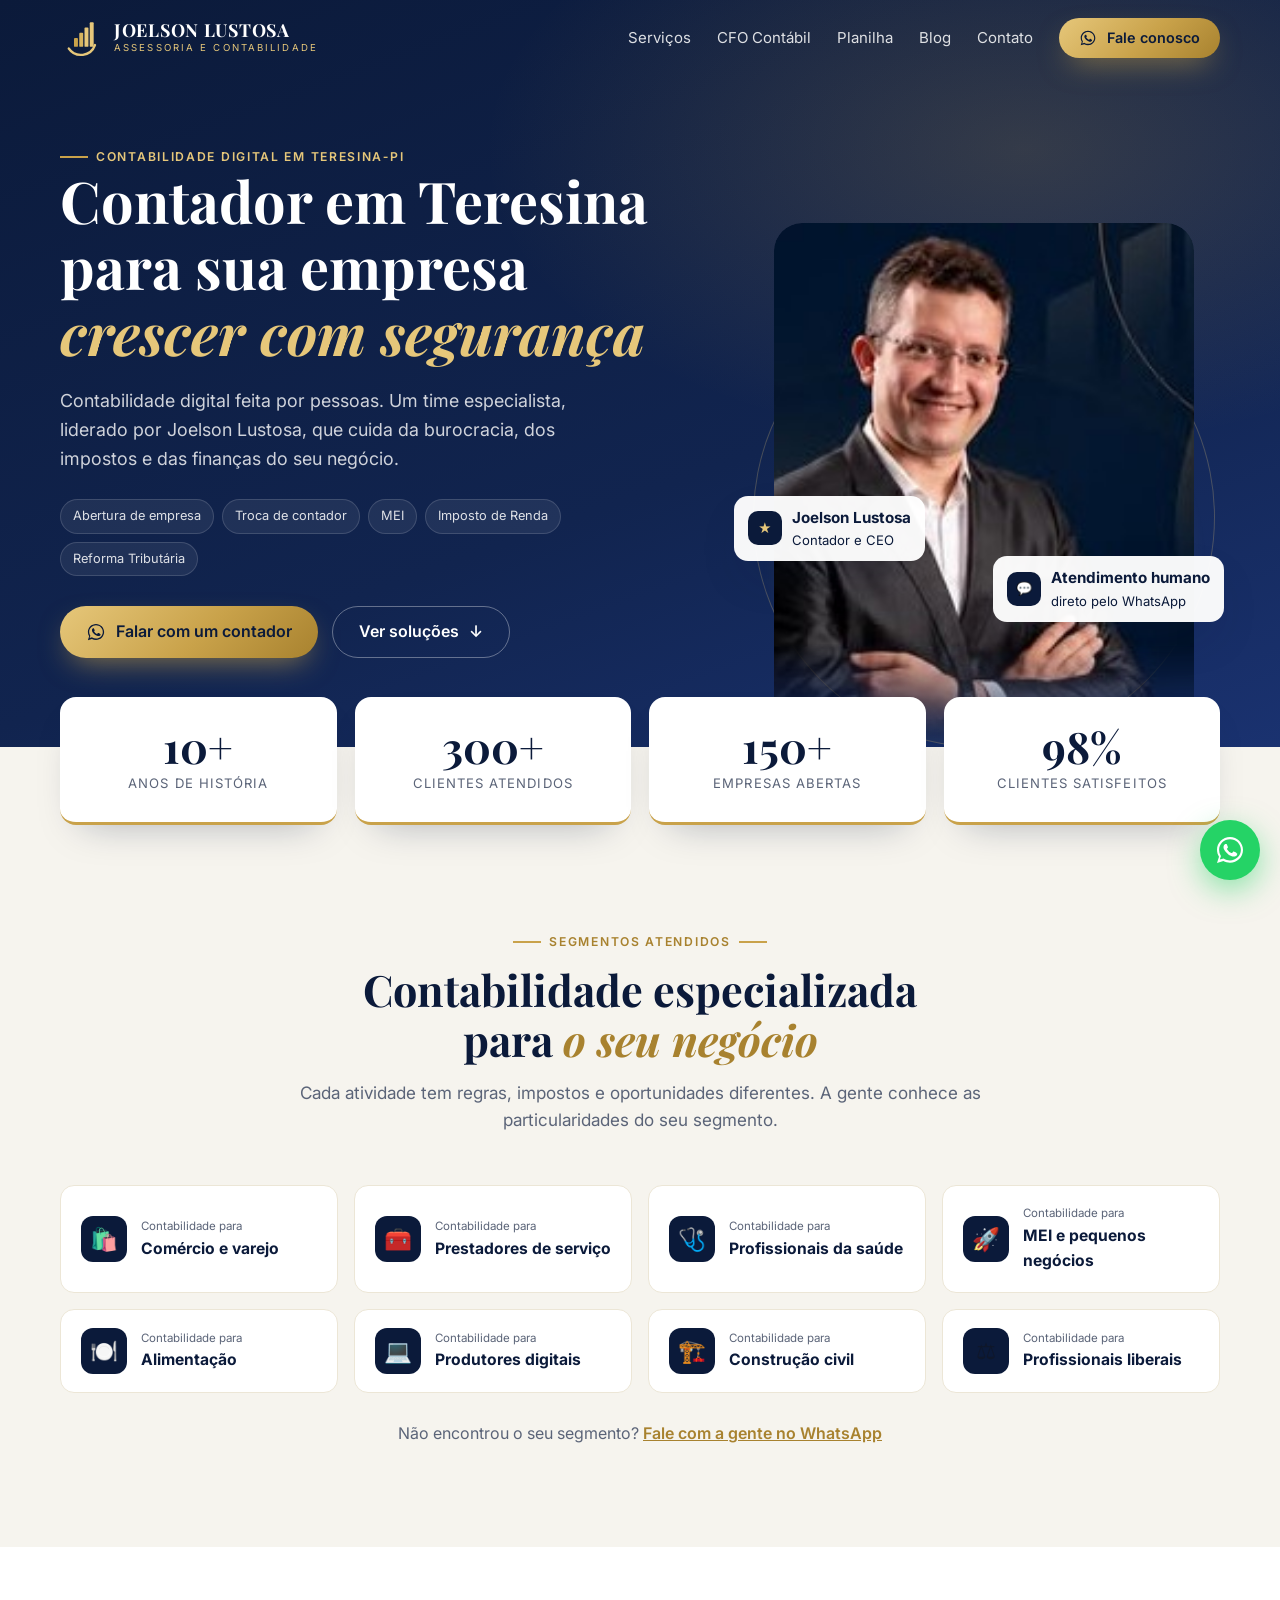
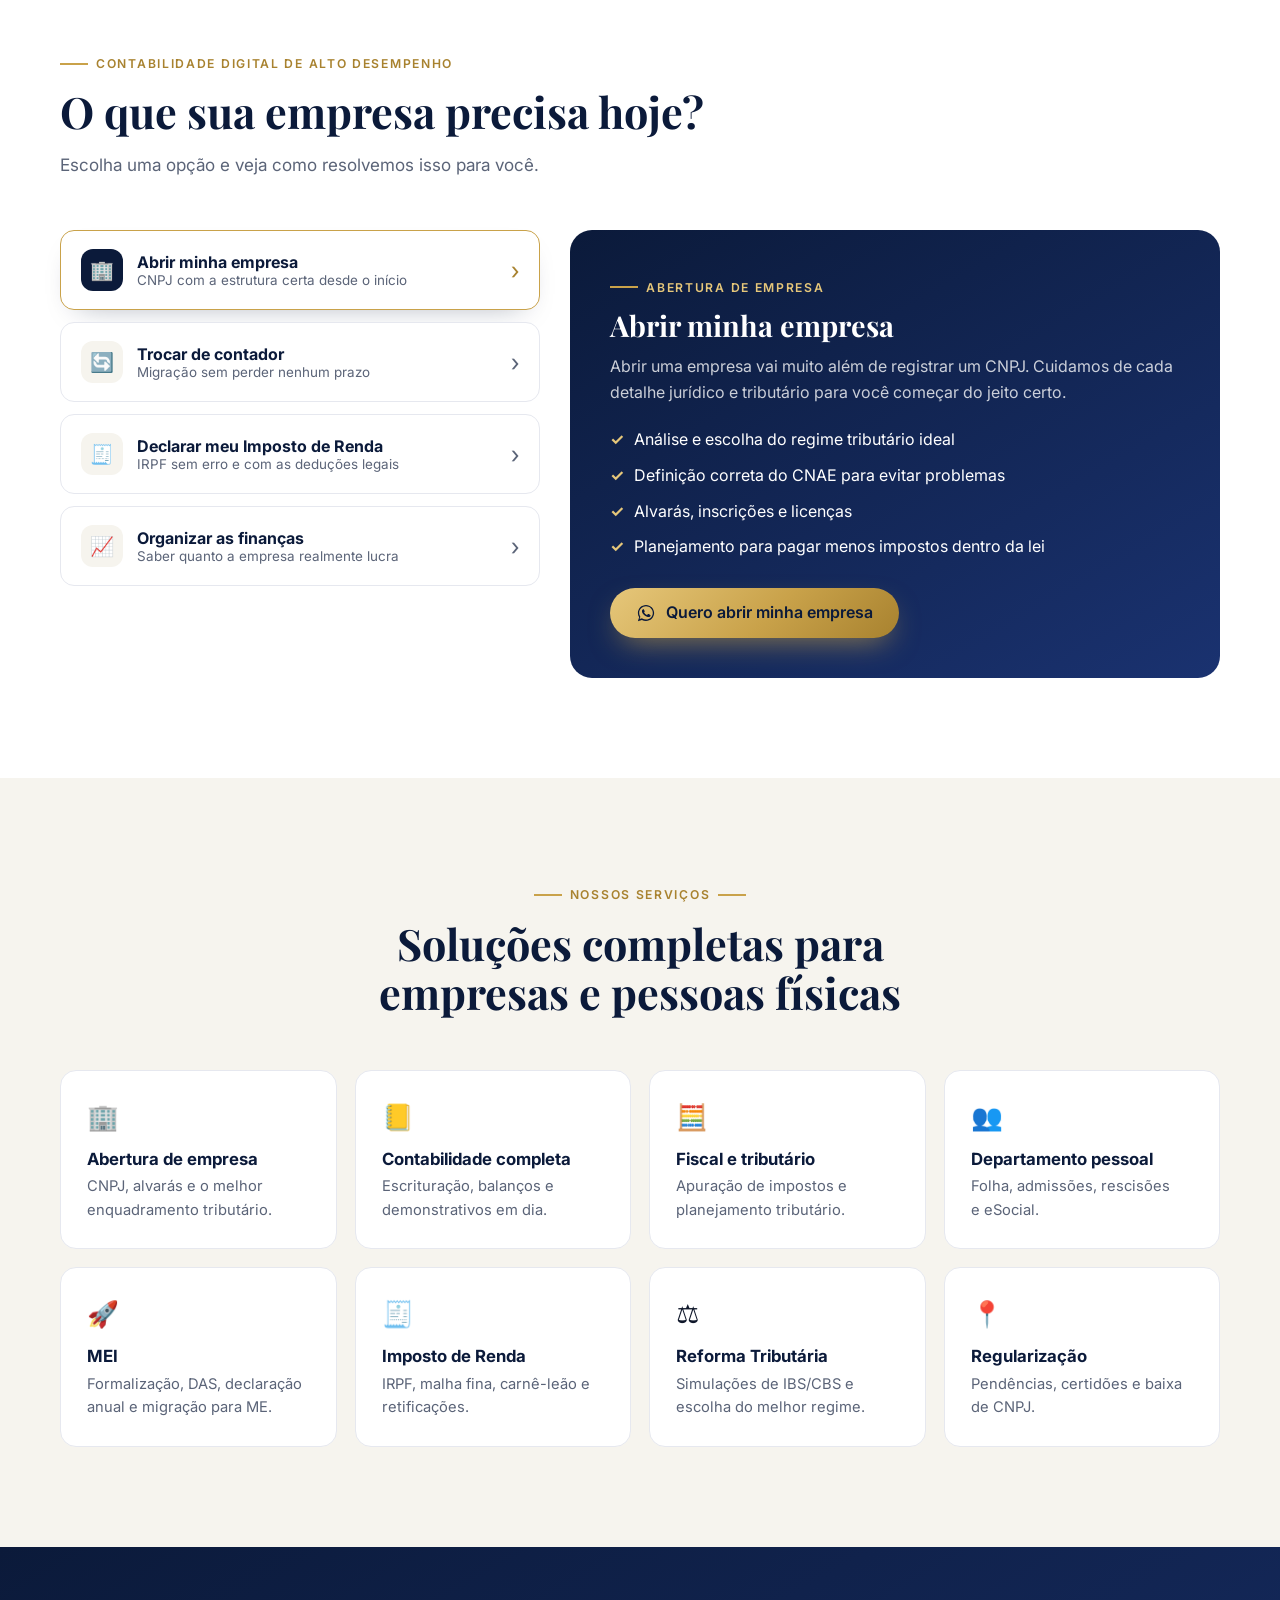
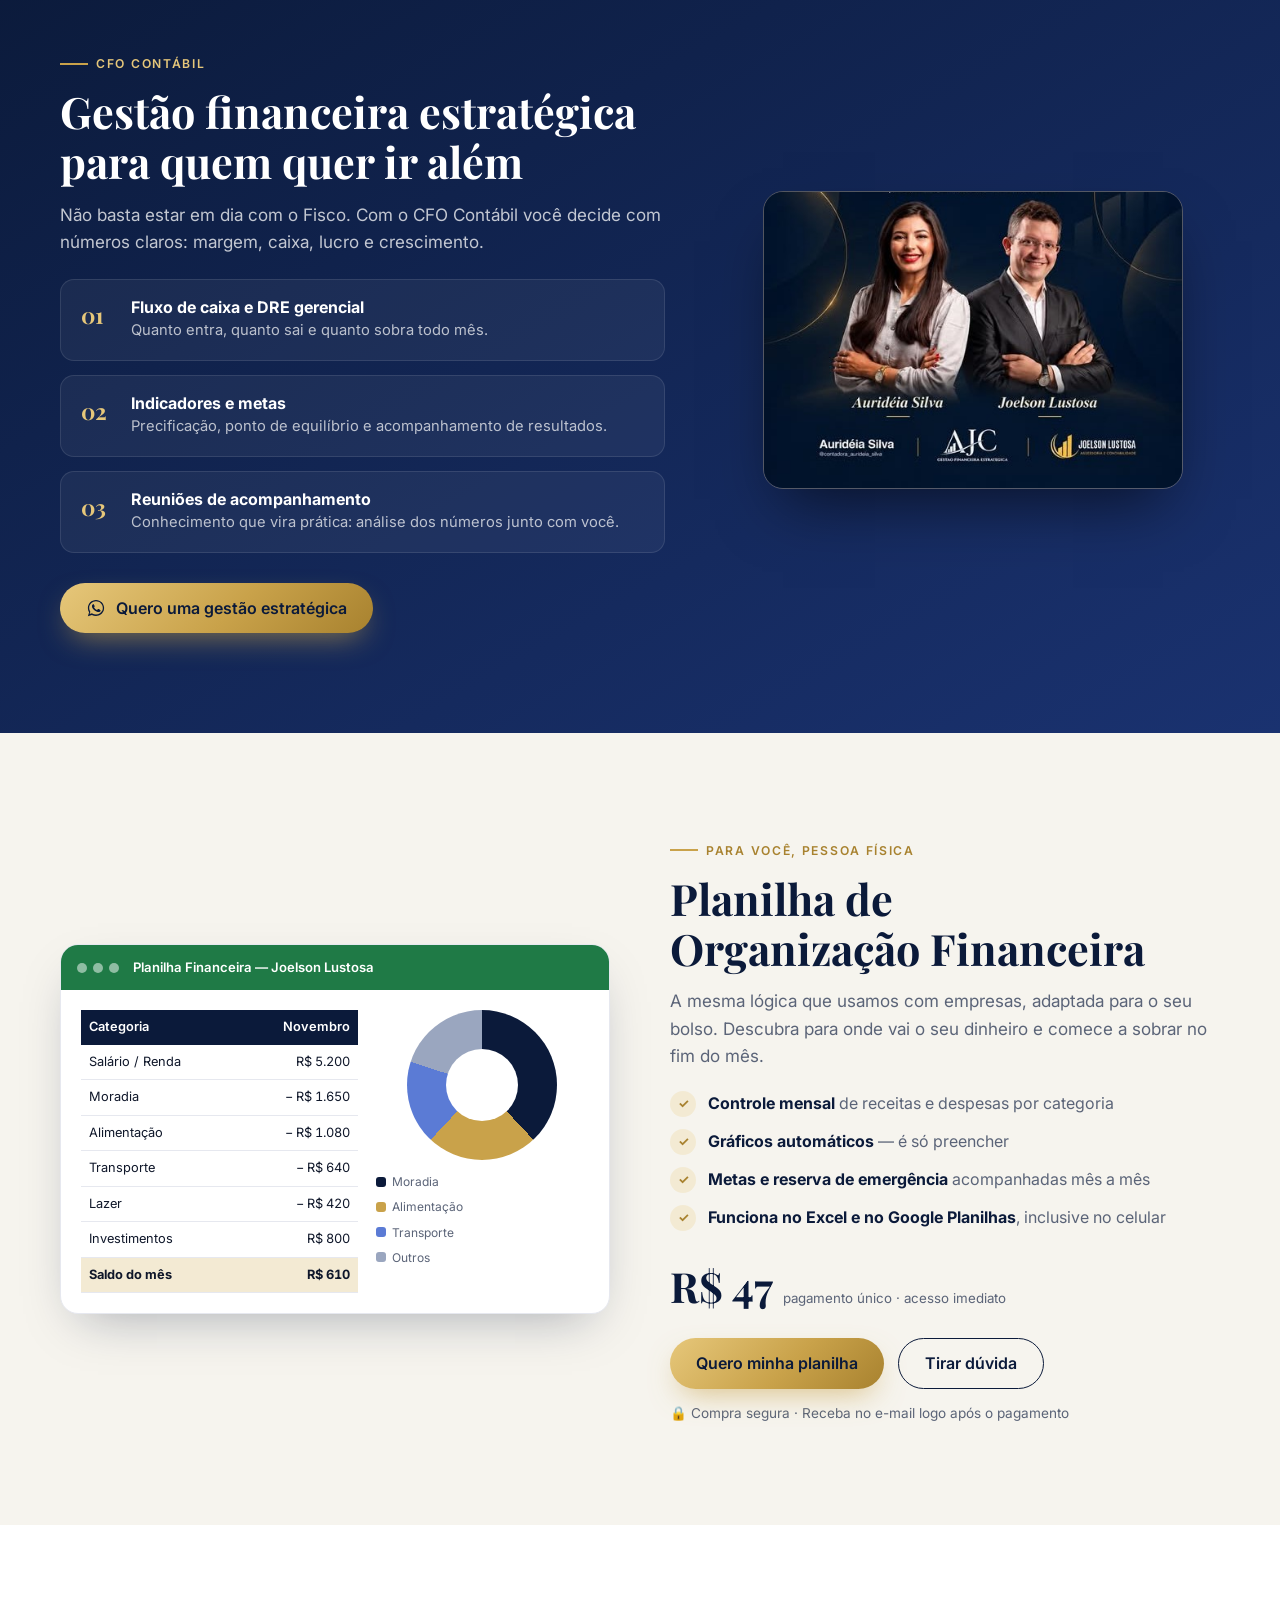
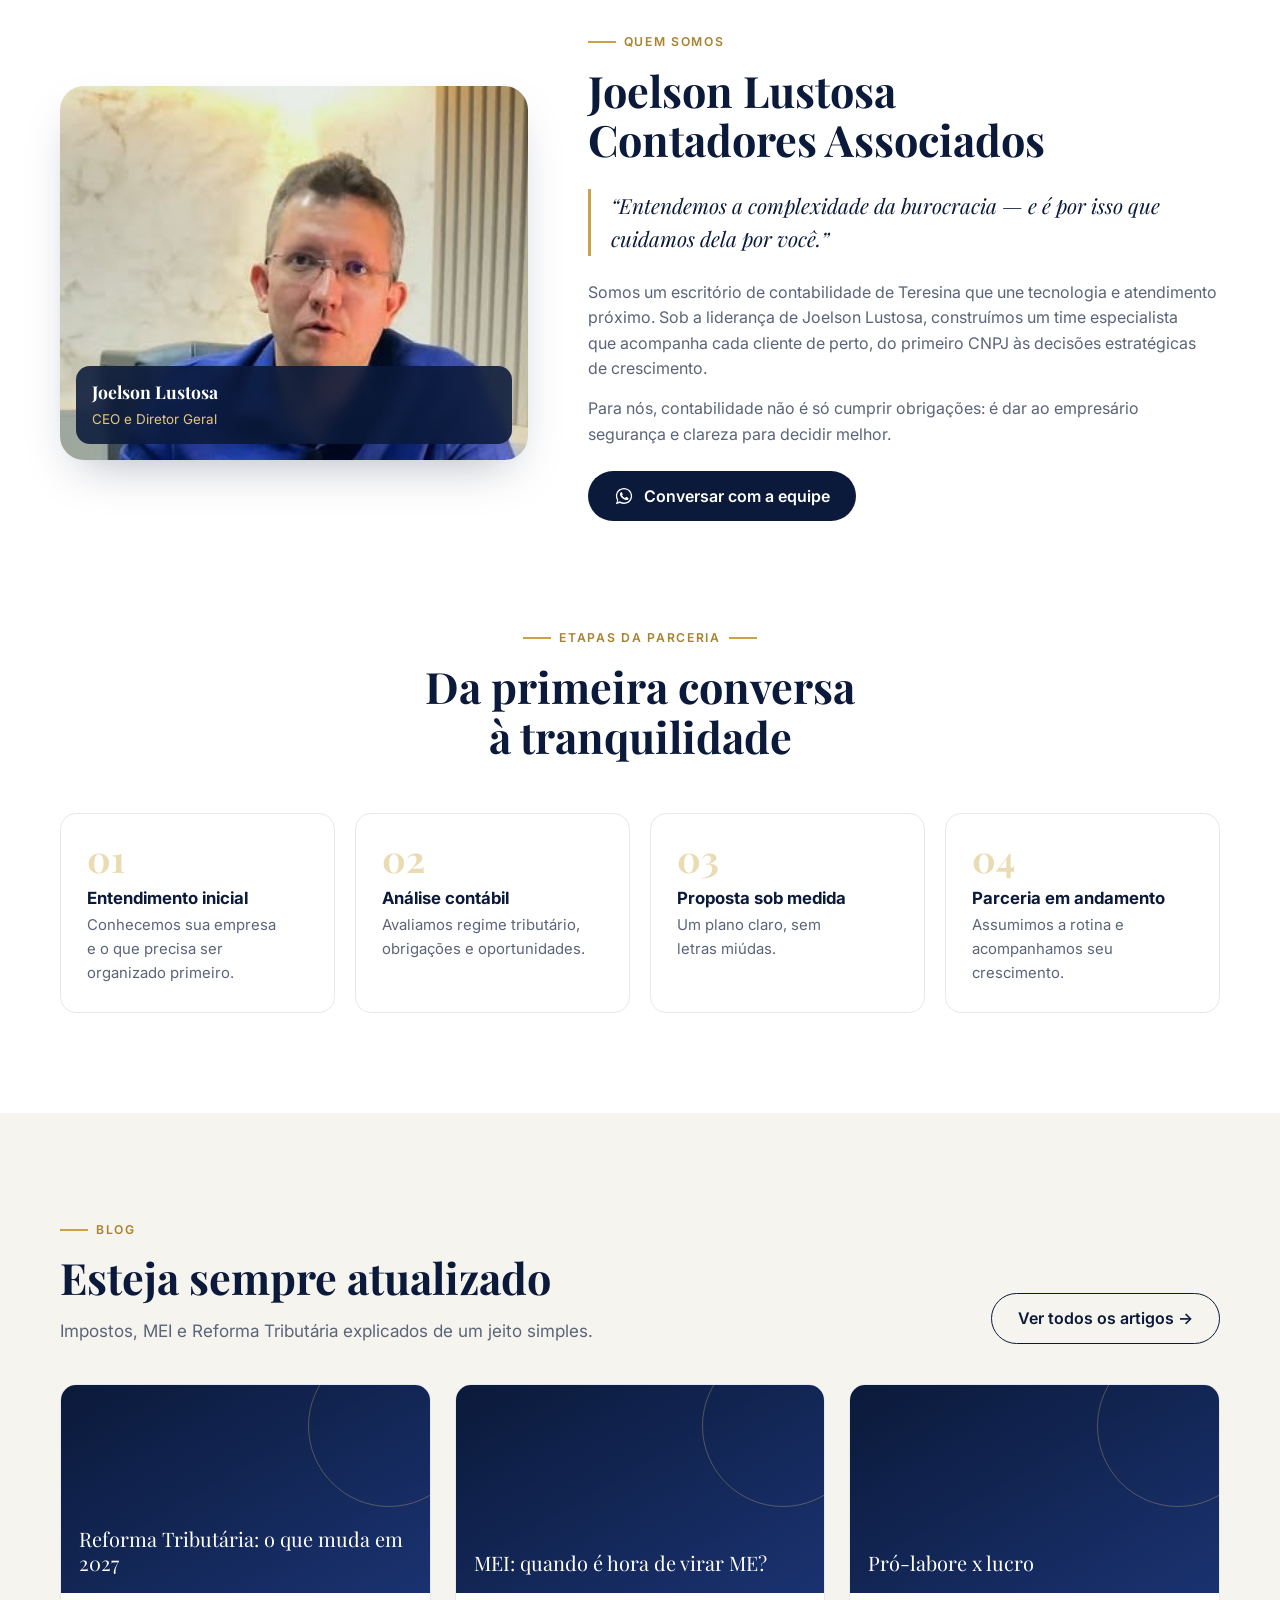
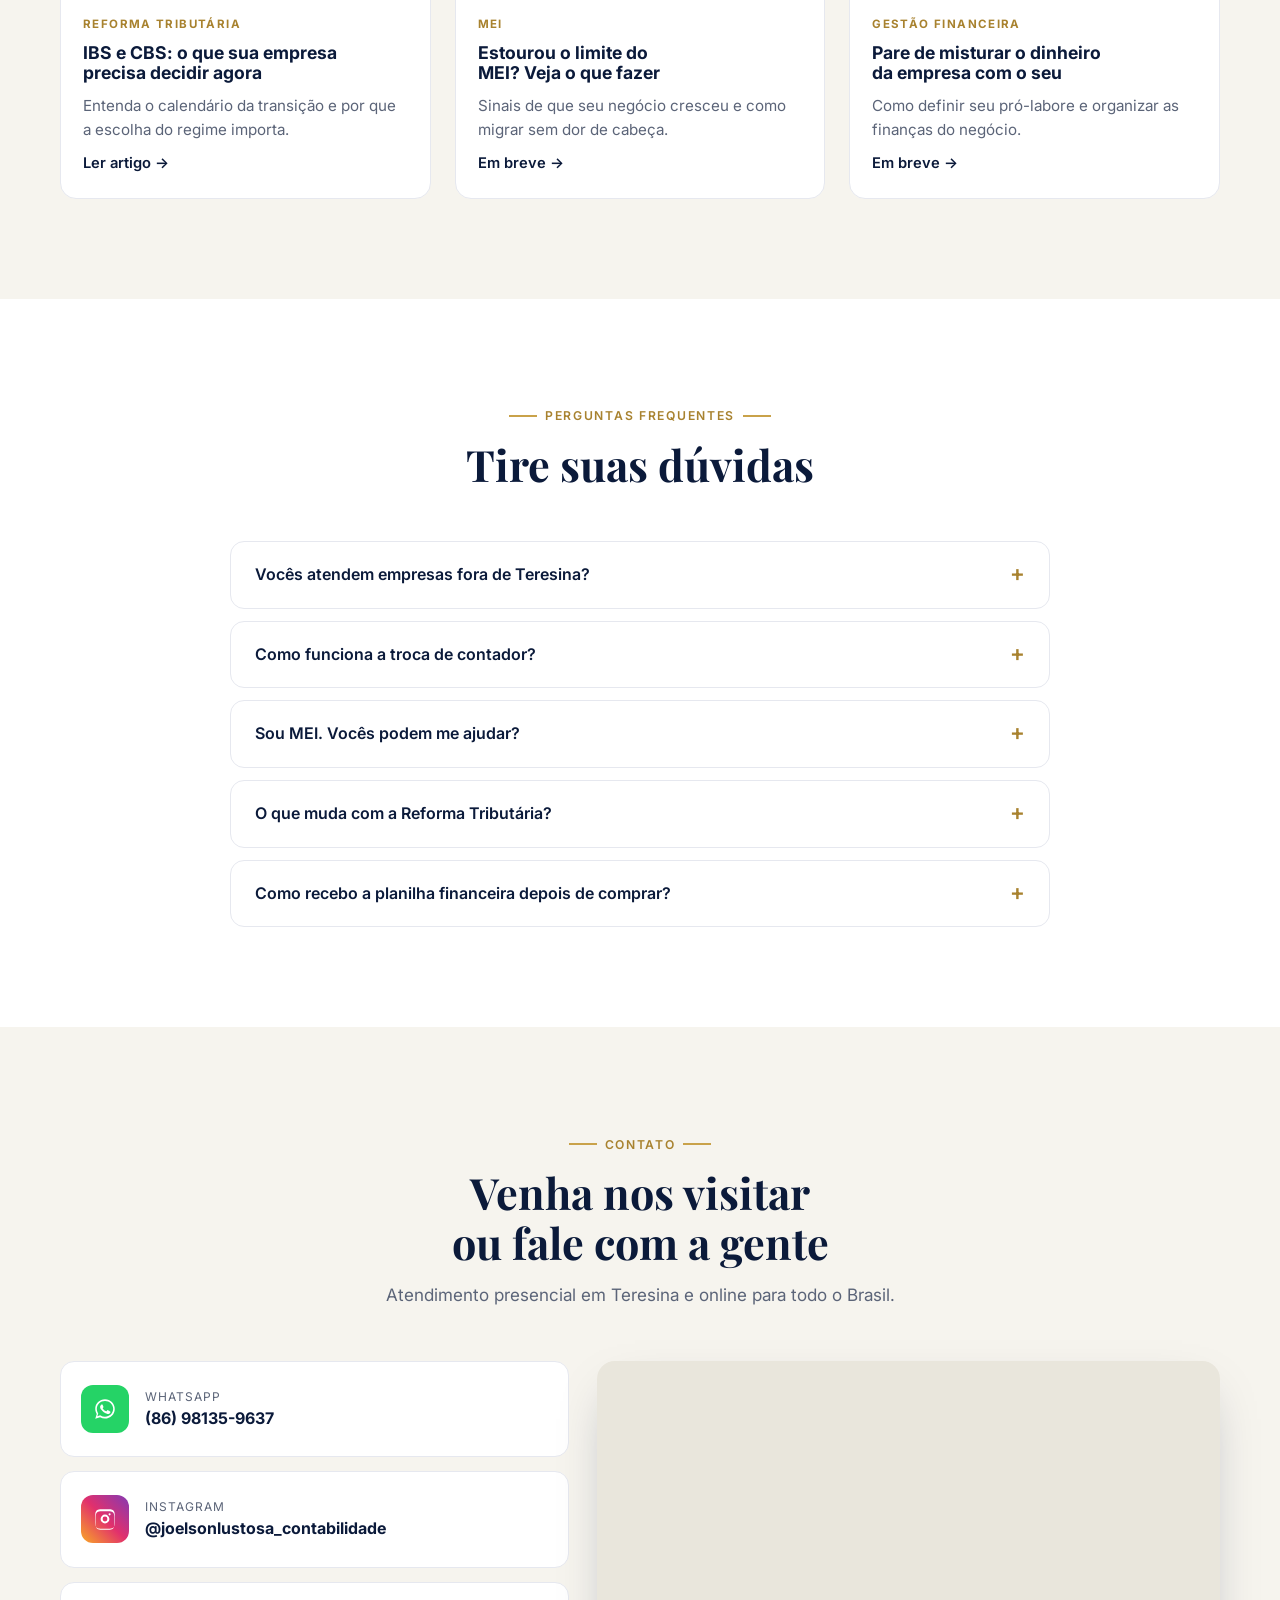
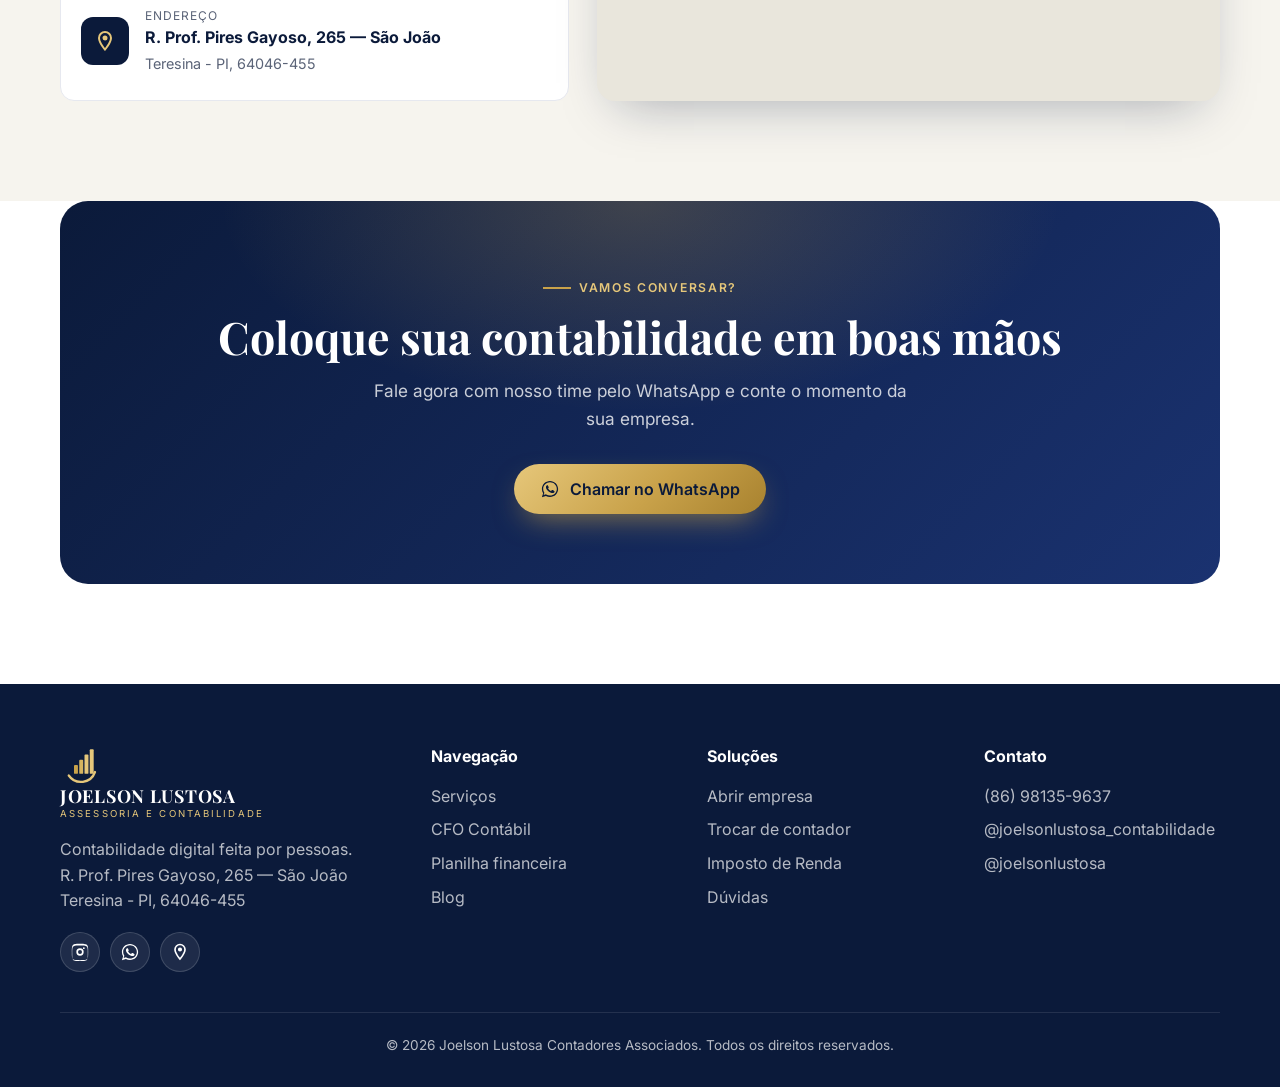
==== commit cc024e79: "Add files via upload" ====
--- a/index.html
+++ b/index.html
@@ -8,7 +8,7 @@
 <link rel="preconnect" href="https://fonts.googleapis.com">
 <link rel="preconnect" href="https://fonts.gstatic.com" crossorigin>
 <link href="https://fonts.googleapis.com/css2?family=Playfair+Display:ital,wght@0,600;0,700;1,600&family=Inter:wght@400;500;600;700&display=swap" rel="stylesheet">
-<link rel="stylesheet" href="style.css">
+<link rel="stylesheet" href="style.css?v=3">
 <style>
   /* HERO */
   .hero{position:relative;background:radial-gradient(900px 500px at 80% 20%,rgba(201,162,74,.2),transparent 60%),linear-gradient(160deg,var(--navy) 0%,var(--navy-2) 60%,var(--navy-3) 100%);color:#fff;padding:140px 0 0;overflow:hidden}
@@ -29,7 +29,20 @@
   .badge i{font-style:normal;width:34px;height:34px;border-radius:10px;display:grid;place-items:center;background:var(--navy);color:var(--gold-2)}
   .badge.b1{left:-40px;top:52%}.badge.b2{right:-30px;bottom:24%}
   @media(max-width:880px){.hero{padding-top:110px}.hero-grid{grid-template-columns:1fr;gap:10px}.hero-copy{padding-bottom:20px}.hero-photo{width:min(320px,80%)}.badge.b1{left:-14px}.badge.b2{right:-14px}}
-  @media(max-width:480px){.badge{font-size:.72rem;padding:8px 10px}.badge b{font-size:.82rem}.badge i{width:28px;height:28px}}
+  @media(max-width:480px){
+    .hero-photo{width:72%}
+    .badge{font-size:.7rem;padding:7px 10px;gap:8px}.badge b{font-size:.8rem}.badge i{width:26px;height:26px;font-size:.8rem}
+    .badge.b1{left:-18%;top:44%}.badge.b2{right:-18%;bottom:24%}
+    .hero h1{font-size:2.05rem}
+    .chips span{font-size:.74rem;padding:5px 10px}
+    .stats{gap:12px}.stat{padding:20px 12px}.stat > span{font-size:.68rem;letter-spacing:.04em}
+    .seg-grid{grid-template-columns:1fr 1fr;gap:10px}
+    .seg{flex-direction:column;align-items:flex-start;gap:10px;padding:14px}
+    .seg i{width:40px;height:40px;font-size:1.2rem}.seg b{font-size:.9rem}
+    .tab{padding:14px}.tab small{font-size:.78rem}
+    .panel h3{font-size:1.5rem}
+    .cta{padding:50px 20px;border-radius:22px}
+  }
 
   /* NÚMEROS */
   .stats-wrap{position:relative;z-index:3;margin-top:-1px;background:var(--bg-soft);padding:0 0 10px}
@@ -50,7 +63,7 @@
   .seg-note{text-align:center;margin-top:28px;color:var(--muted)}
   .seg-note a{color:var(--gold-dark);font-weight:600;text-decoration:underline}
   @media(max-width:980px){.seg-grid{grid-template-columns:1fr 1fr}}
-  @media(max-width:520px){.seg-grid{grid-template-columns:1fr}}
+  @media(max-width:520px){.seg-grid{grid-template-columns:1fr 1fr}}
 
   /* ABAS: o que você precisa */
   .need{display:grid;grid-template-columns:.85fr 1.15fr;gap:30px;align-items:start}
@@ -215,7 +228,7 @@
       <a href="#planilha">Planilha</a>
       <a href="#blog">Blog</a>
       <a href="#contato">Contato</a>
-      <a class="btn btn-gold" href="#" data-wa>Fale conosco</a>
+      <a class="btn btn-gold" href="#" data-wa aria-label="Fale conosco no WhatsApp"><svg><use href="#wa"/></svg><span class="lbl">Fale conosco</span></a>
     </nav>
   </div>
 </header>
@@ -224,13 +237,13 @@
 <section class="hero">
   <div class="wrap hero-grid">
     <div class="hero-copy reveal">
-      <span class="eyebrow">Contabilidade digital em Teresina-PI</span>
+      <span class="eyebrow">Contabilidade digital em Teresina&#8209;PI</span>
       <h1>Contador em Teresina para sua empresa <em>crescer com segurança</em></h1>
       <p class="lead">Contabilidade digital feita por pessoas. Um time especialista, liderado por Joelson Lustosa, que cuida da burocracia, dos impostos e das finanças do seu negócio.</p>
       <div class="chips"><span>Abertura de empresa</span><span>Troca de contador</span><span>MEI</span><span>Imposto de Renda</span><span>Reforma Tributária</span></div>
       <div class="cta-row">
-        <a class="btn btn-gold" href="#" data-wa><svg><use href="#wa"/></svg>Falar com um contador</a>
-        <a class="btn btn-ghost" href="#precisa">Ver soluções ↓</a>
+        <a class="btn btn-gold btn-pulse" href="#" data-wa><svg><use href="#wa"/></svg>Falar com um contador</a>
+        <a class="btn btn-ghost" href="#precisa">Ver soluções <span class="bounce-arrow">↓</span></a>
       </div>
     </div>
     <div class="hero-photo reveal">
@@ -402,7 +415,7 @@
       <!-- ⚠️ EDITAR: preço e link de pagamento (Kiwify, Hotmart, Mercado Pago...) no CONFIG lá embaixo -->
       <div class="price"><b>R$ <span data-price>47</span></b><small>pagamento único · acesso imediato</small></div>
       <div class="cta-row" style="margin-top:18px">
-        <a class="btn btn-gold" href="#" data-buy>Quero minha planilha</a>
+        <a class="btn btn-gold btn-pulse" href="#" data-buy>Quero minha planilha</a>
         <a class="btn btn-line" href="#" data-wa data-msg="Olá! Tenho uma dúvida sobre a planilha financeira.">Tirar dúvida</a>
       </div>
       <p class="guarantee">🔒 Compra segura · Receba no e-mail logo após o pagamento</p>
@@ -517,7 +530,7 @@
     <span class="eyebrow" style="color:var(--gold-2)">Vamos conversar?</span>
     <h2>Coloque sua contabilidade em boas mãos</h2>
     <p>Fale agora com nosso time pelo WhatsApp e conte o momento da sua empresa.</p>
-    <a class="btn btn-gold" href="#" data-wa><svg><use href="#wa"/></svg>Chamar no WhatsApp</a>
+    <a class="btn btn-gold btn-pulse" href="#" data-wa><svg><use href="#wa"/></svg>Chamar no WhatsApp</a>
   </div>
 </div>
 
--- a/style.css
+++ b/style.css
@@ -14,9 +14,29 @@
 .serif{font-family:"Playfair Display",Georgia,serif}
 .eyebrow{display:inline-flex;align-items:center;gap:8px;font-size:.76rem;font-weight:600;letter-spacing:.14em;text-transform:uppercase;color:var(--gold-dark)}
 .eyebrow::before{content:"";width:28px;height:2px;background:var(--gold)}
-.btn{display:inline-flex;align-items:center;justify-content:center;gap:10px;padding:15px 26px;border-radius:999px;font-weight:600;font-size:1rem;transition:transform .2s,box-shadow .2s,background .2s;cursor:pointer;border:0;font-family:inherit}
-.btn:hover{transform:translateY(-2px)}
+h1,h2,h3{text-wrap:balance}
+p,li{text-wrap:pretty}
+.btn{position:relative;overflow:hidden;isolation:isolate;display:inline-flex;align-items:center;justify-content:center;gap:10px;padding:15px 26px;border-radius:999px;font-weight:600;font-size:1rem;line-height:1.2;text-align:center;transition:transform .25s cubic-bezier(.2,.8,.2,1),box-shadow .25s,background .2s;cursor:pointer;border:0;font-family:inherit}
+.btn:hover{transform:translateY(-3px) scale(1.02)}
+.btn:active{transform:translateY(0) scale(.98)}
+.btn svg{flex:none}
+.btn:hover svg{animation:wiggle .5s ease}
+@keyframes wiggle{0%,100%{transform:rotate(0)}25%{transform:rotate(-14deg)}50%{transform:rotate(10deg)}75%{transform:rotate(-6deg)}}
 .btn-gold{background:linear-gradient(135deg,var(--gold-2),var(--gold) 55%,var(--gold-dark));color:var(--navy);box-shadow:0 12px 30px -10px rgba(201,162,74,.7)}
+.btn-gold:hover{box-shadow:0 18px 40px -12px rgba(201,162,74,.9)}
+/* brilho que passa pelos botões dourados */
+.btn-gold::after{content:"";position:absolute;z-index:-1;top:0;bottom:0;left:-75%;width:50%;background:linear-gradient(100deg,transparent,rgba(255,255,255,.65),transparent);transform:skewX(-20deg);animation:shine 3.2s ease-in-out infinite}
+@keyframes shine{0%,55%{left:-75%}85%,100%{left:130%}}
+/* pulso para o CTA principal */
+.btn-pulse{animation:ctaPulse 2.2s ease-out infinite}
+@keyframes ctaPulse{0%{box-shadow:0 0 0 0 rgba(230,199,122,.6),0 12px 30px -10px rgba(201,162,74,.7)}70%{box-shadow:0 0 0 16px rgba(230,199,122,0),0 12px 30px -10px rgba(201,162,74,.7)}100%{box-shadow:0 0 0 0 rgba(230,199,122,0),0 12px 30px -10px rgba(201,162,74,.7)}}
+.bounce-arrow{display:inline-block;animation:nudge 1.6s ease-in-out infinite}
+@keyframes nudge{0%,100%{transform:translateY(0)}50%{transform:translateY(4px)}}
+@media(max-width:620px){
+  .btn{padding:14px 20px;font-size:.96rem}
+  .cta-row{flex-direction:column;align-items:stretch}
+  .cta-row .btn,.panel .btn,.cta .btn,.box .btn{width:100%}
+}
 .btn-ghost{border:1.5px solid rgba(255,255,255,.35);color:#fff}
 .btn-ghost:hover{background:rgba(255,255,255,.08)}
 .btn-navy{background:var(--navy);color:#fff}
@@ -33,9 +53,15 @@
 .logo small{display:block;font-size:.6rem;letter-spacing:.22em;text-transform:uppercase;color:var(--gold-2)}
 .menu{display:flex;gap:26px;align-items:center;color:rgba(255,255,255,.85);font-size:.94rem}
 .menu a:hover{color:var(--gold-2)}
-.menu .btn{padding:11px 20px;font-size:.9rem}
+.menu .btn{padding:11px 20px;font-size:.9rem;white-space:nowrap}
+.menu .btn svg{width:18px;height:18px}
+.logo b,.logo small{white-space:nowrap}
 @media(max-width:940px){.menu a:not(.btn){display:none}}
-@media(max-width:420px){.logo small{display:none}.menu .btn{padding:10px 14px;font-size:.82rem}}
+@media(max-width:620px){.nav{height:66px}.logo{gap:8px}.logo svg{width:34px;height:34px}.logo b{font-size:.98rem}.logo small{font-size:.5rem;letter-spacing:.16em}.menu .btn{padding:10px 14px;font-size:.84rem;gap:7px}}
+@media(max-width:420px){.logo small{display:none}.logo b{font-size:.92rem}.menu .btn{padding:9px 13px;font-size:.8rem;gap:6px}.menu .btn svg{width:16px;height:16px}}
+@media(max-width:340px){.menu .btn .lbl{display:none}.menu .btn{padding:10px}}
+.eyebrow{flex-wrap:nowrap}
+@media(max-width:620px){.eyebrow{font-size:.68rem;letter-spacing:.1em}.eyebrow::before{width:18px;flex:none}}
 
 section{padding:100px 0}
 .head{max-width:700px;margin-bottom:52px}
@@ -55,6 +81,7 @@
 @media(max-width:880px){.foot{grid-template-columns:1fr 1fr}}
 @media(max-width:560px){.foot{grid-template-columns:1fr}}
 
+.wa:hover svg{animation:wiggle .5s ease}
 .wa{position:fixed;right:20px;bottom:20px;z-index:60;width:60px;height:60px;border-radius:50%;background:#25d366;display:grid;place-items:center;box-shadow:0 10px 30px rgba(37,211,102,.5);animation:pulse 2.4s infinite}
 .wa svg{width:32px;height:32px;fill:#fff}
 @keyframes pulse{0%{box-shadow:0 0 0 0 rgba(37,211,102,.55)}70%{box-shadow:0 0 0 18px rgba(37,211,102,0)}100%{box-shadow:0 0 0 0 rgba(37,211,102,0)}}
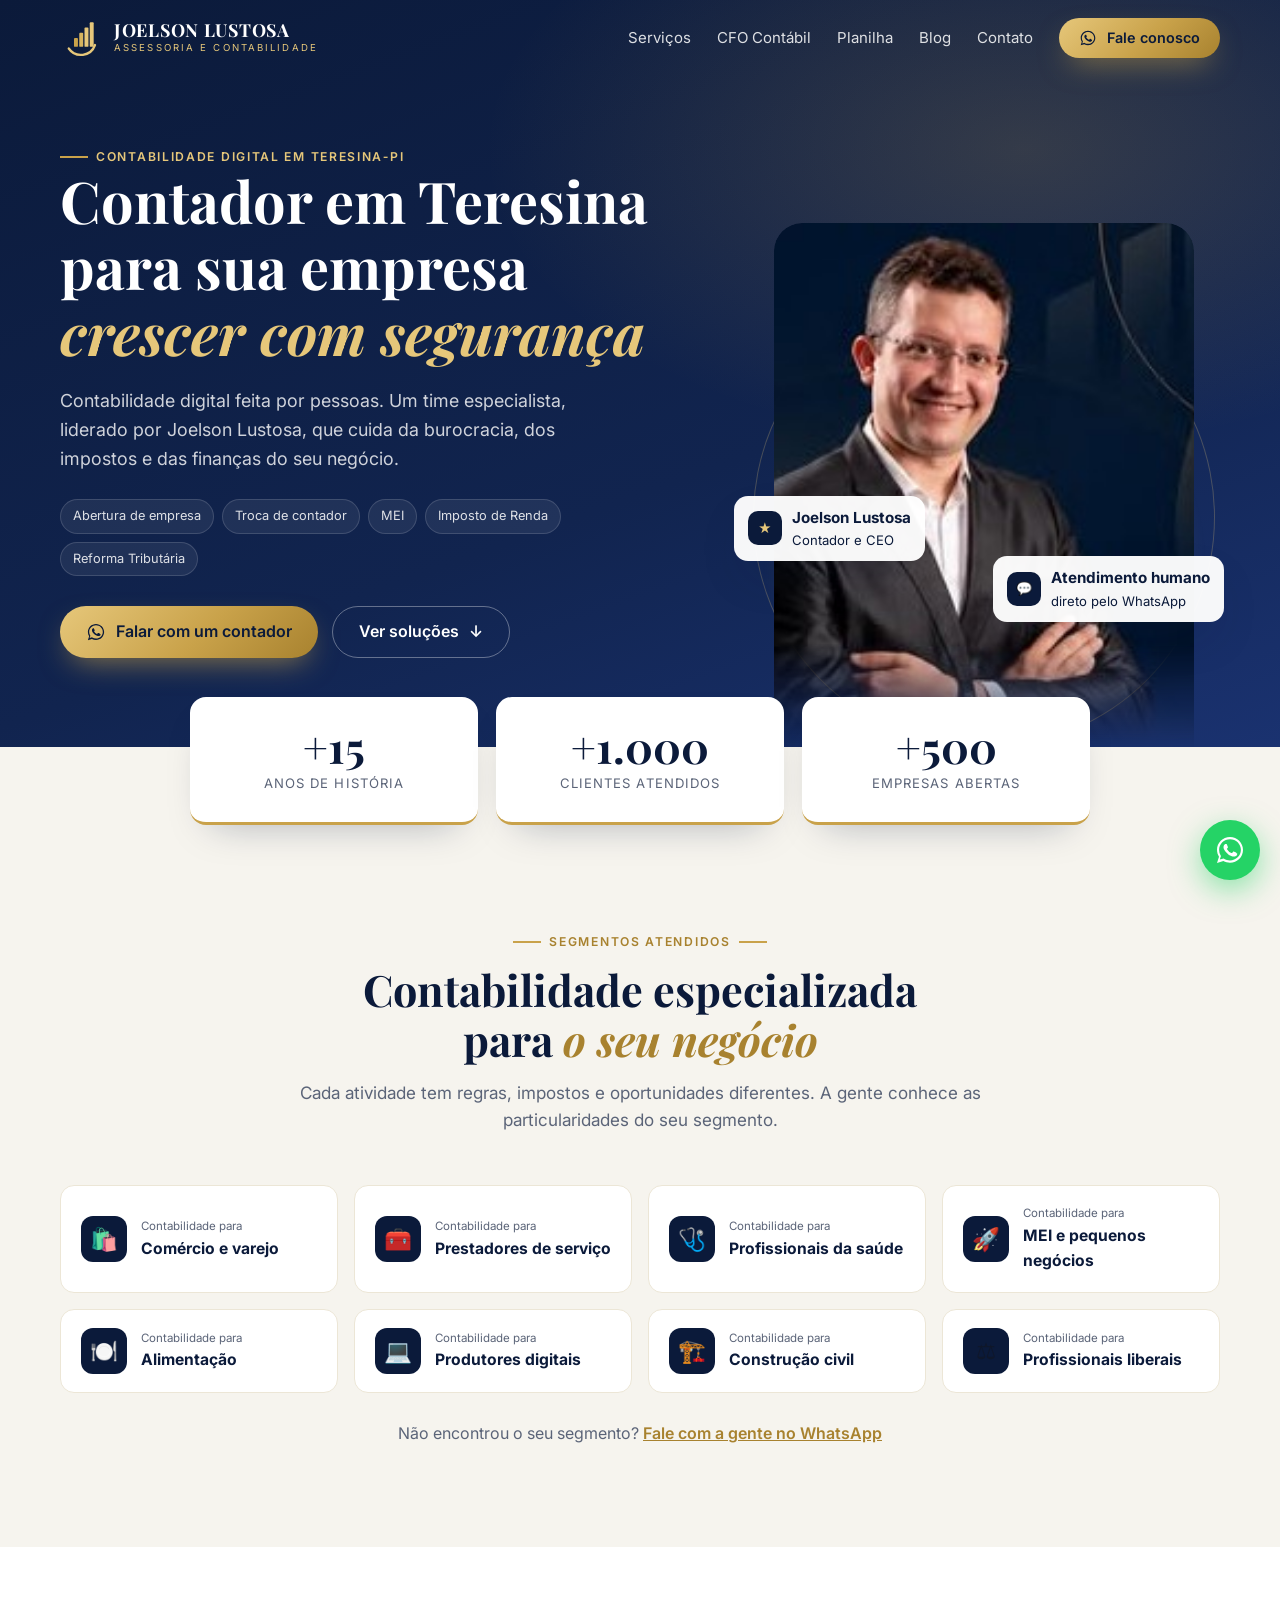
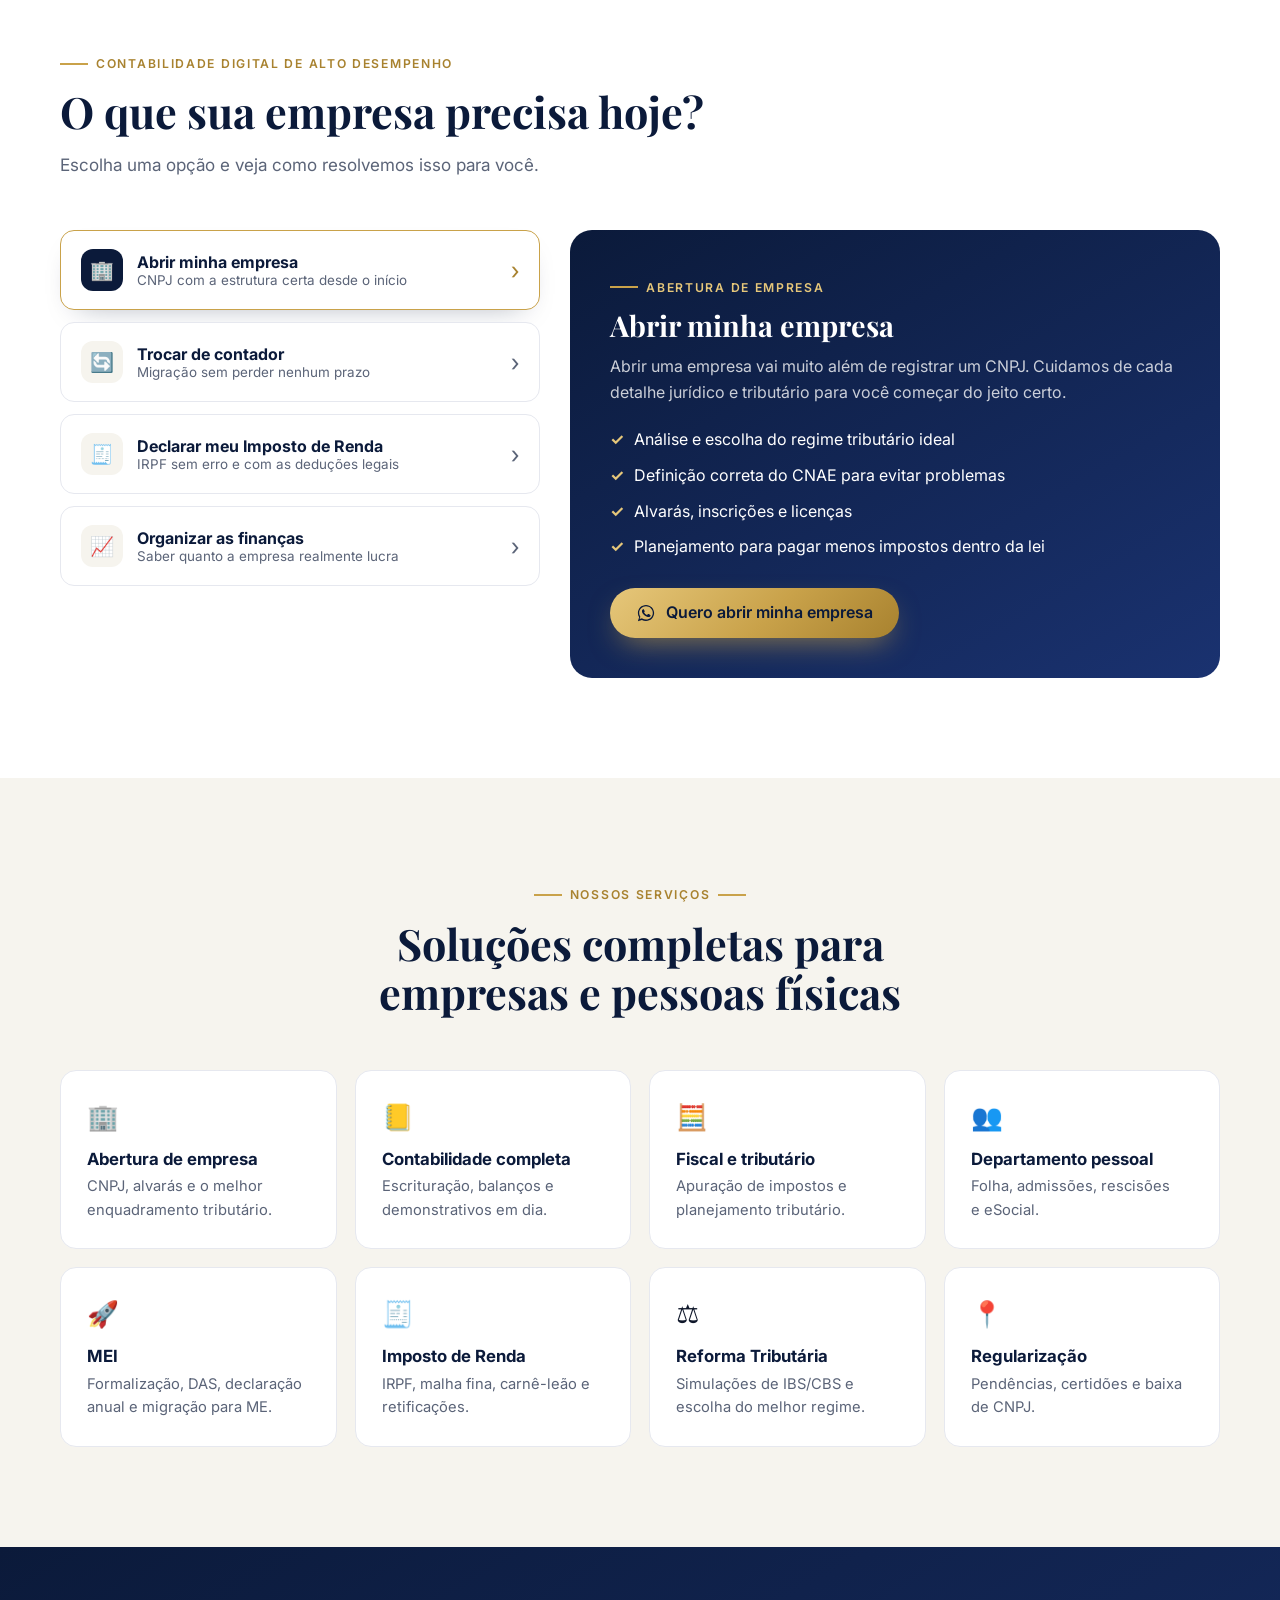
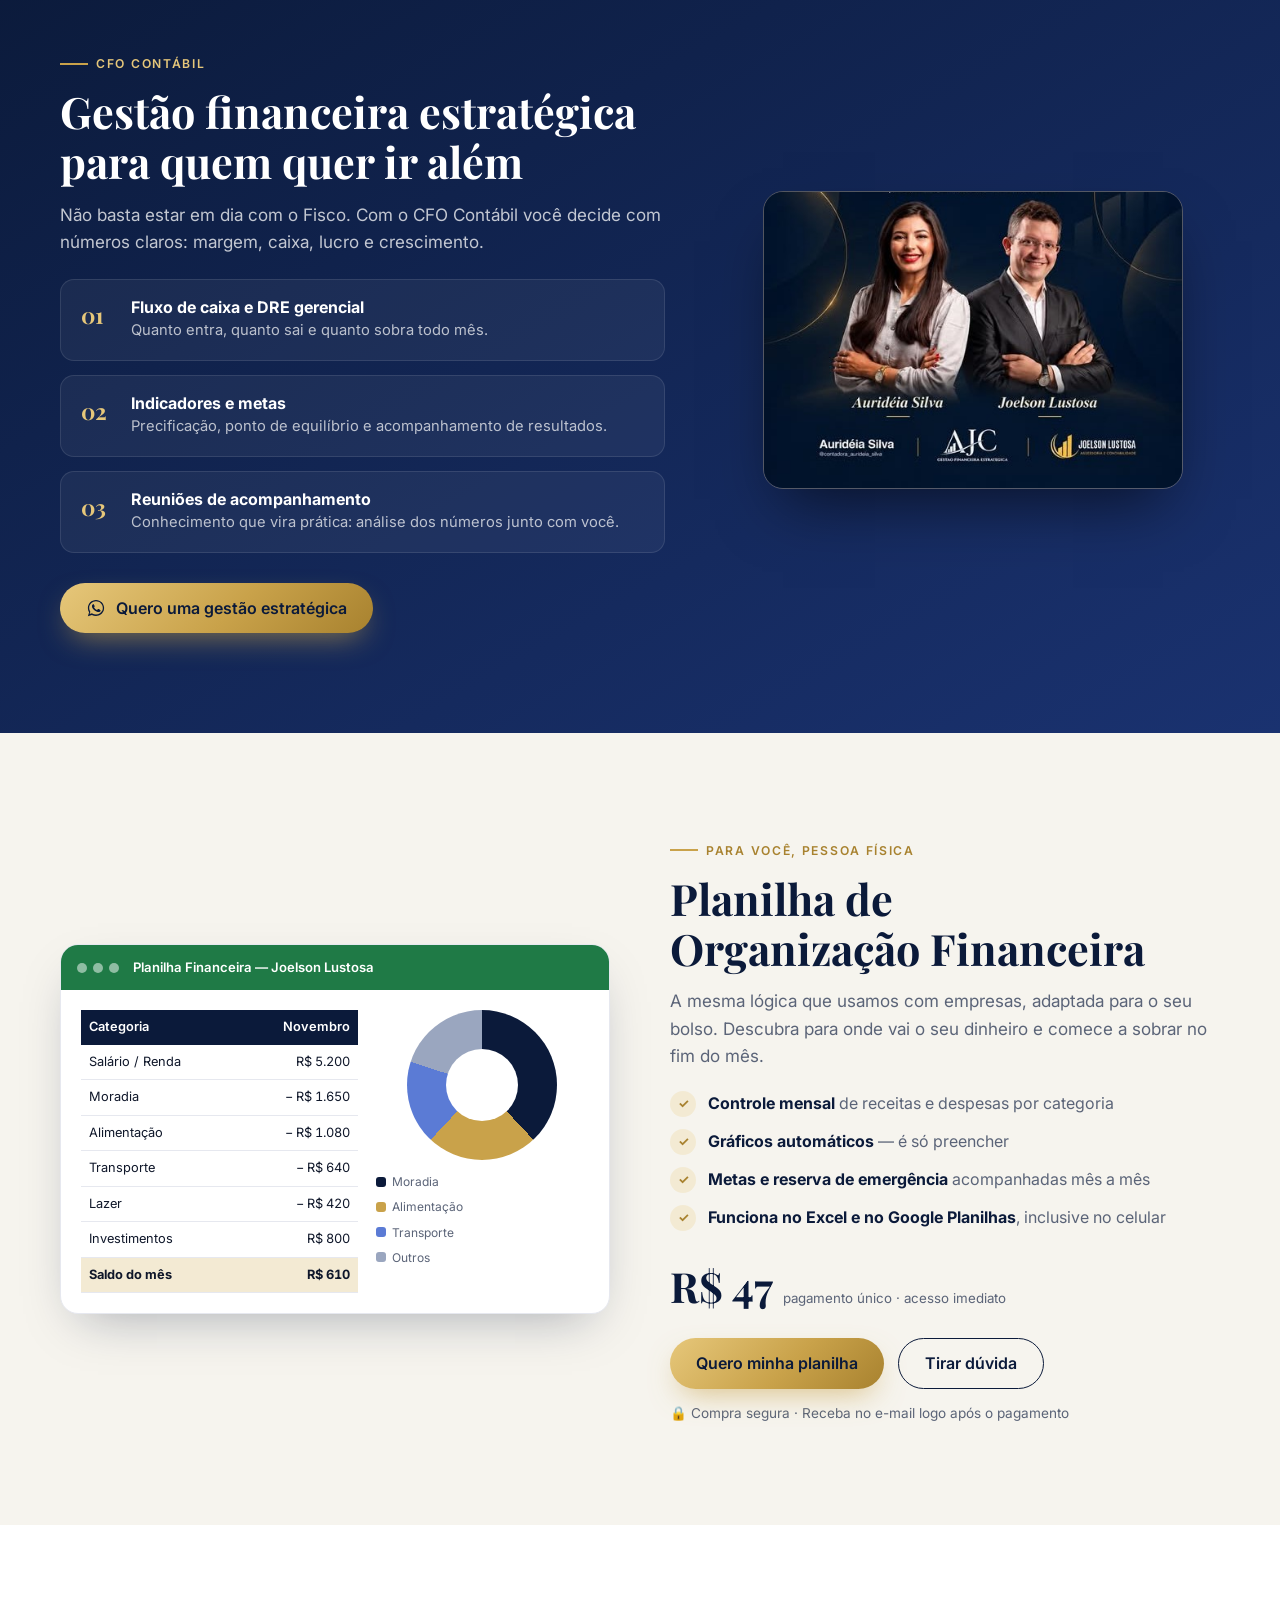
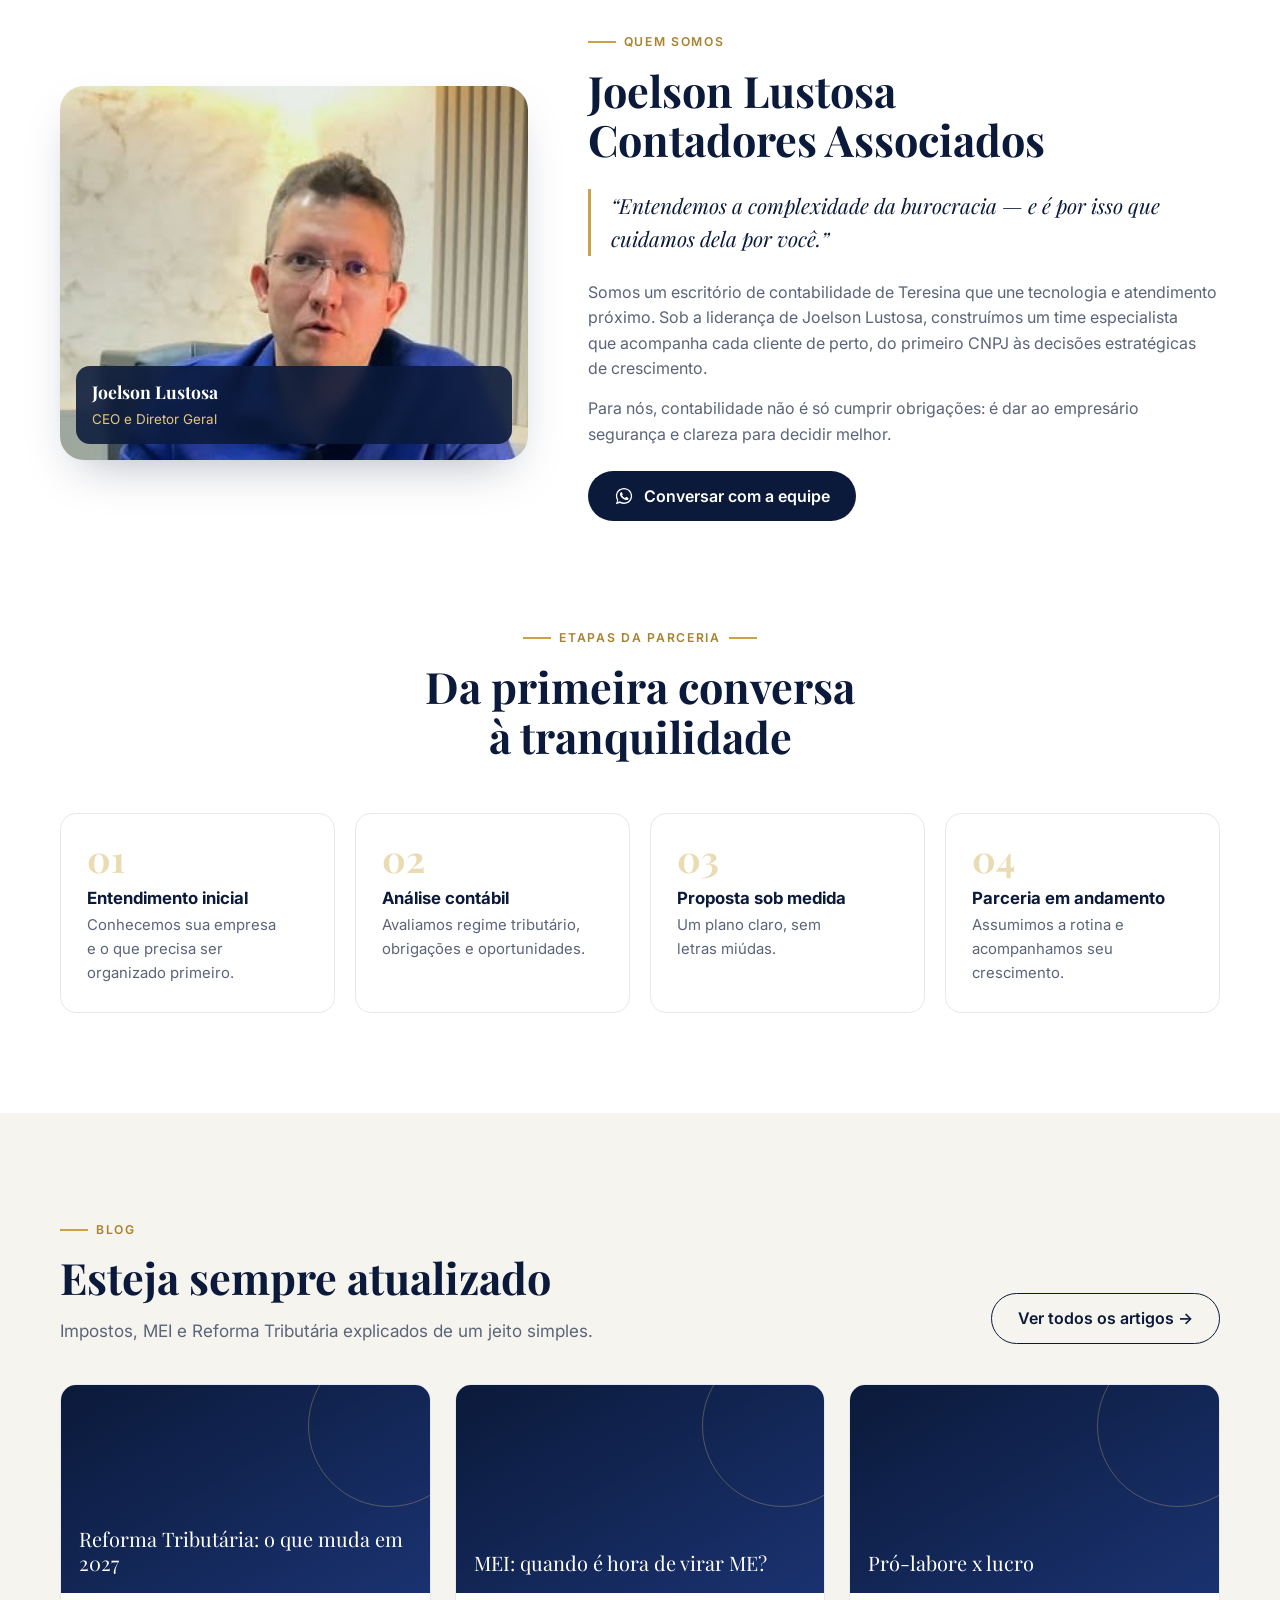
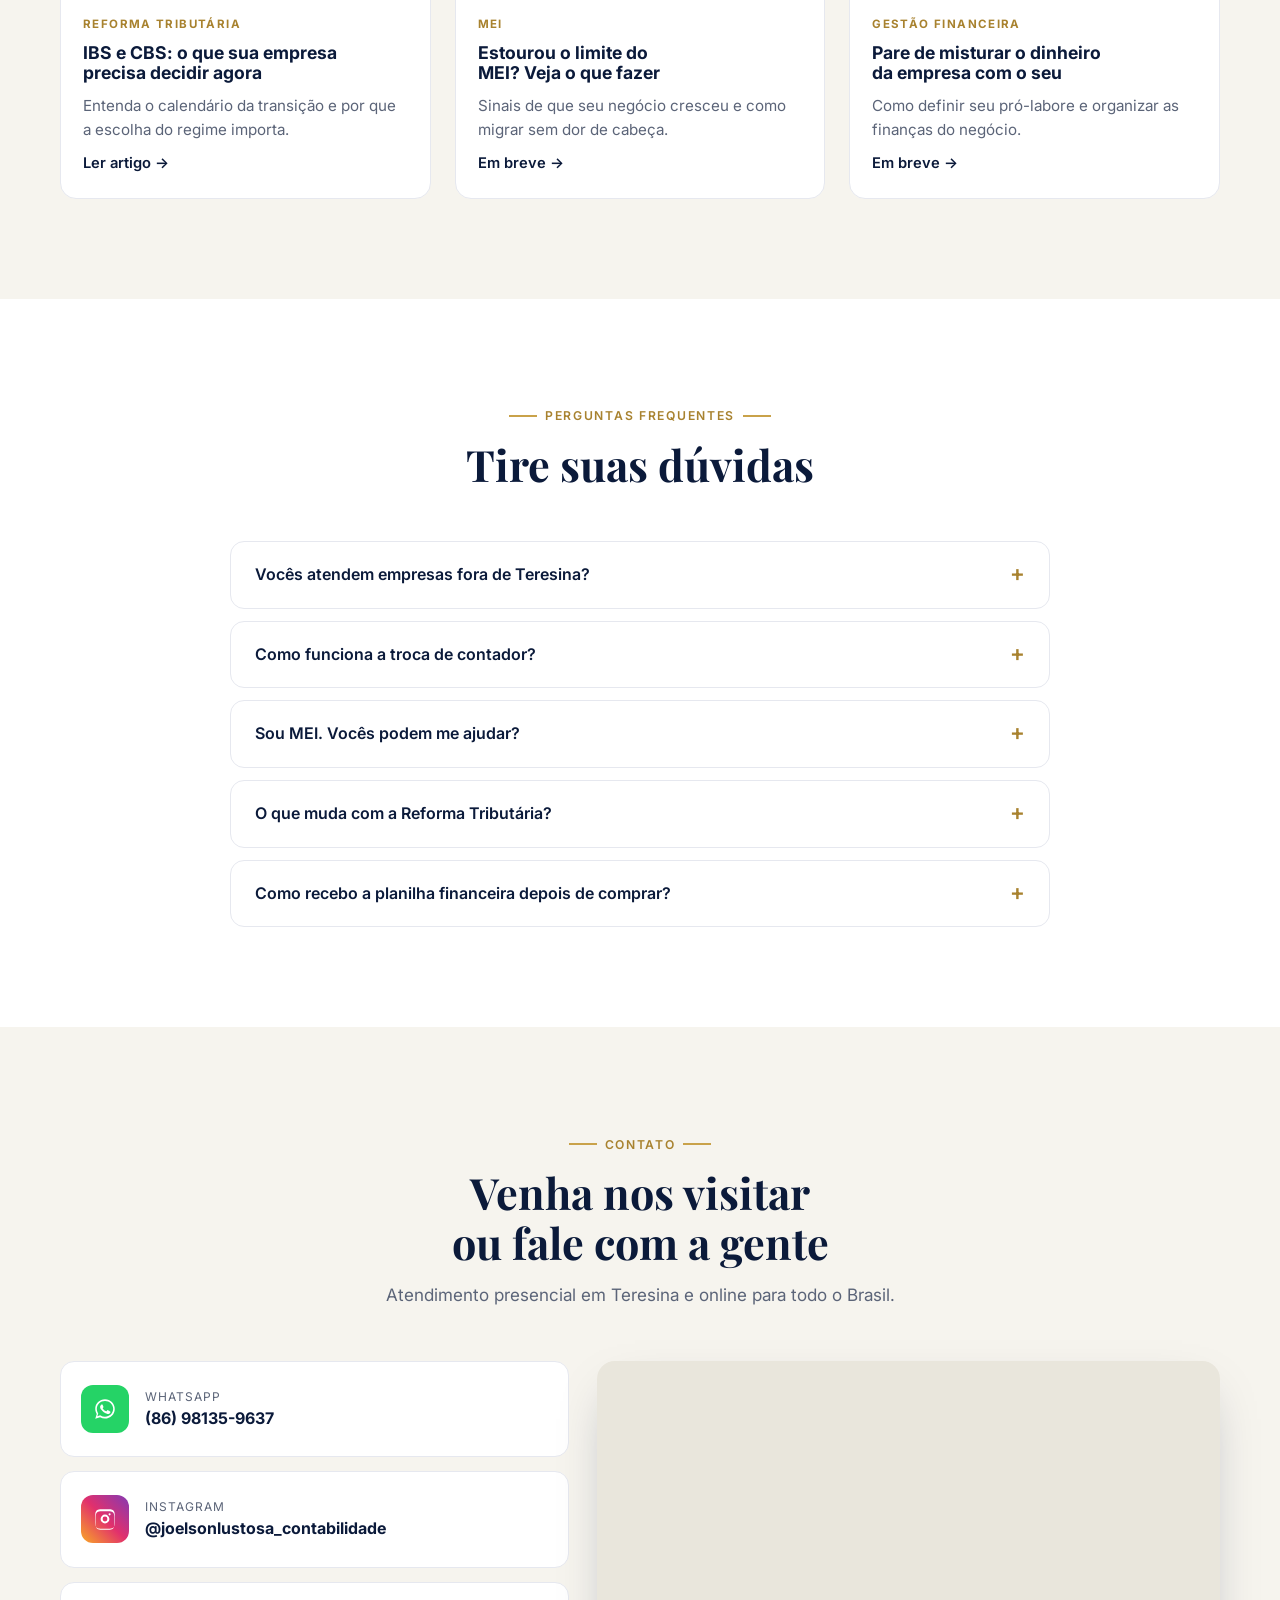
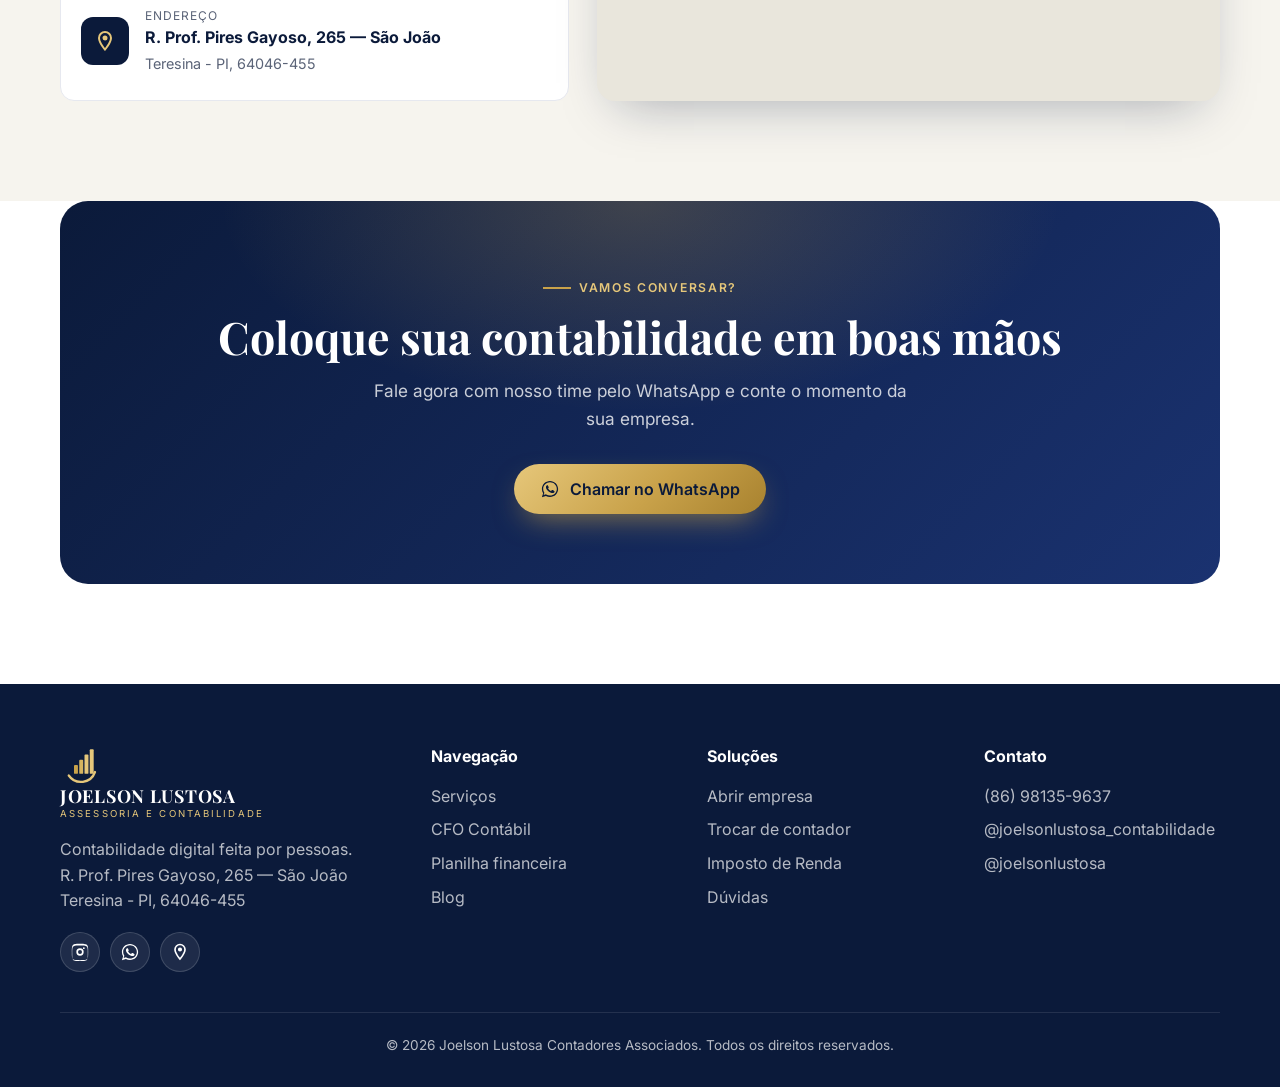
==== commit 9cd052f3: "Add files via upload" ====
--- a/index.html
+++ b/index.html
@@ -28,14 +28,14 @@
   .badge b{display:block;font-size:.95rem}
   .badge i{font-style:normal;width:34px;height:34px;border-radius:10px;display:grid;place-items:center;background:var(--navy);color:var(--gold-2)}
   .badge.b1{left:-40px;top:52%}.badge.b2{right:-30px;bottom:24%}
-  @media(max-width:880px){.hero{padding-top:110px}.hero-grid{grid-template-columns:1fr;gap:10px}.hero-copy{padding-bottom:20px}.hero-photo{width:min(320px,80%)}.badge.b1{left:-14px}.badge.b2{right:-14px}}
+  @media(max-width:880px){.hero{padding-top:110px}.hero-grid{grid-template-columns:1fr;gap:10px}.hero-copy{padding-bottom:20px}.hero-photo{width:min(320px,80%)}.badge.b1{left:-14px;top:40%}.badge.b2{right:-14px;bottom:12%}}
   @media(max-width:480px){
     .hero-photo{width:72%}
     .badge{font-size:.7rem;padding:7px 10px;gap:8px}.badge b{font-size:.8rem}.badge i{width:26px;height:26px;font-size:.8rem}
     .badge.b1{left:-18%;top:44%}.badge.b2{right:-18%;bottom:24%}
     .hero h1{font-size:2.05rem}
     .chips span{font-size:.74rem;padding:5px 10px}
-    .stats{gap:12px}.stat{padding:20px 12px}.stat > span{font-size:.68rem;letter-spacing:.04em}
+    .stat > span{font-size:.64rem;letter-spacing:.04em;display:block;line-height:1.3}
     .seg-grid{grid-template-columns:1fr 1fr;gap:10px}
     .seg{flex-direction:column;align-items:flex-start;gap:10px;padding:14px}
     .seg i{width:40px;height:40px;font-size:1.2rem}.seg b{font-size:.9rem}
@@ -46,11 +46,11 @@
 
   /* NÚMEROS */
   .stats-wrap{position:relative;z-index:3;margin-top:-1px;background:var(--bg-soft);padding:0 0 10px}
-  .stats{display:grid;grid-template-columns:repeat(4,1fr);gap:18px;transform:translateY(-50px)}
+  .stats{display:grid;grid-template-columns:repeat(3,1fr);gap:18px;transform:translateY(-50px);max-width:900px}
   .stat{background:#fff;border-radius:var(--radius);padding:26px 22px;text-align:center;box-shadow:0 18px 40px -22px rgba(11,26,58,.35);border-bottom:3px solid var(--gold)}
   .stat b{display:block;font-family:"Playfair Display",serif;font-size:clamp(2rem,3.6vw,2.7rem);color:var(--navy);line-height:1.1}
   .stat > span{font-size:.82rem;letter-spacing:.08em;text-transform:uppercase;color:var(--muted)}
-  @media(max-width:880px){.stats{grid-template-columns:1fr 1fr}}
+  @media(max-width:620px){.stats{gap:10px;transform:translateY(-36px)}.stat{padding:18px 6px}.stat b{font-size:1.7rem}.stat > span{font-size:.64rem;letter-spacing:.04em;display:block;line-height:1.3}}
 
   /* SEGMENTOS */
   .segs{background:var(--bg-soft);padding-top:40px}
@@ -61,7 +61,7 @@
   .seg small{display:block;font-size:.72rem;color:var(--muted)}
   .seg b{color:var(--navy);font-size:.98rem}
   .seg-note{text-align:center;margin-top:28px;color:var(--muted)}
-  .seg-note a{color:var(--gold-dark);font-weight:600;text-decoration:underline}
+  .seg-note a{color:var(--gold-dark);font-weight:600;text-decoration:underline;display:inline-block;white-space:nowrap}
   @media(max-width:980px){.seg-grid{grid-template-columns:1fr 1fr}}
   @media(max-width:520px){.seg-grid{grid-template-columns:1fr 1fr}}
 
@@ -258,11 +258,9 @@
 <!-- NÚMEROS (edite os valores em data-count) -->
 <div class="stats-wrap">
   <div class="wrap stats">
-    <!-- ⚠️ EDITAR: confirmar números reais com o cliente -->
-    <div class="stat reveal"><b><span data-count="10">0</span>+</b><span>Anos de história</span></div>
-    <div class="stat reveal"><b><span data-count="300">0</span>+</b><span>Clientes atendidos</span></div>
-    <div class="stat reveal"><b><span data-count="150">0</span>+</b><span>Empresas abertas</span></div>
-    <div class="stat reveal"><b><span data-count="98">0</span>%</b><span>Clientes satisfeitos</span></div>
+    <div class="stat reveal"><b>+<span data-count="15">0</span></b><span>Anos de história</span></div>
+    <div class="stat reveal"><b>+<span data-count="1000">0</span></b><span>Clientes atendidos</span></div>
+    <div class="stat reveal"><b>+<span data-count="500">0</span></b><span>Empresas abertas</span></div>
   </div>
 </div>
 
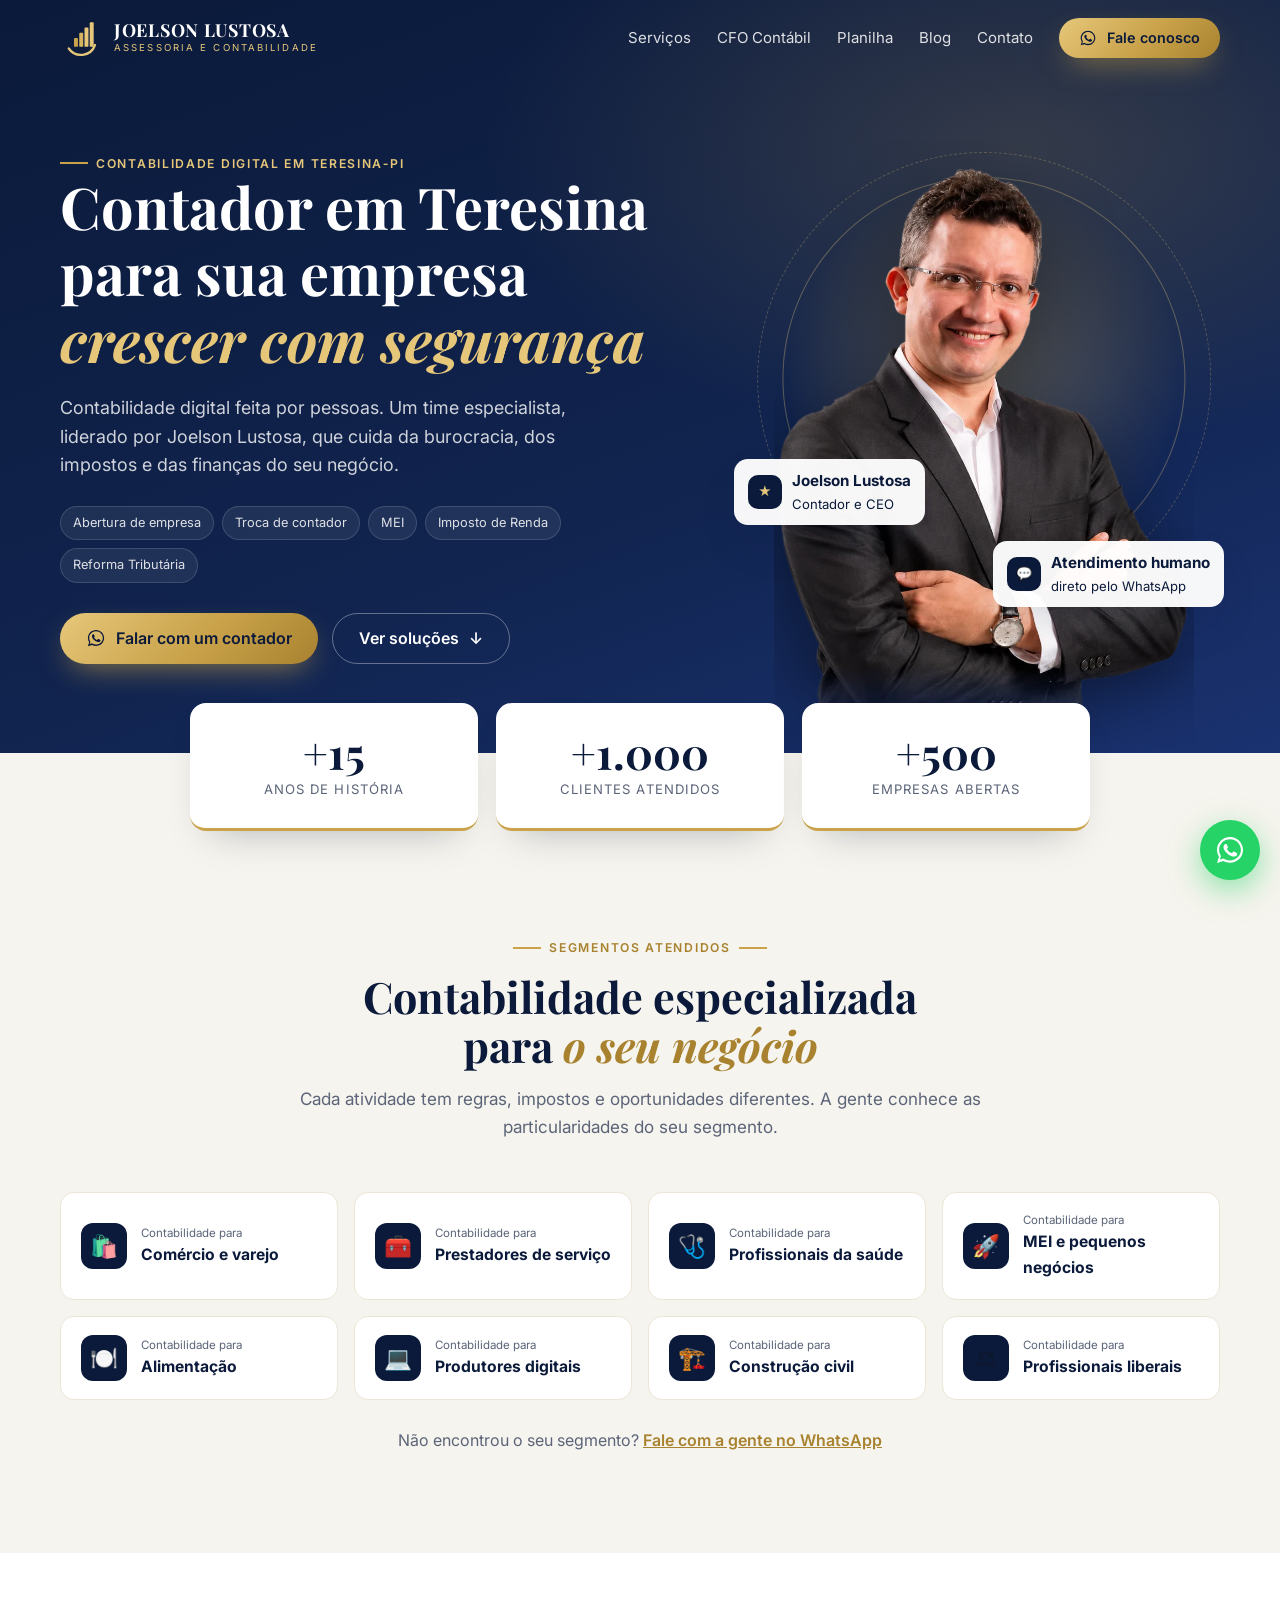
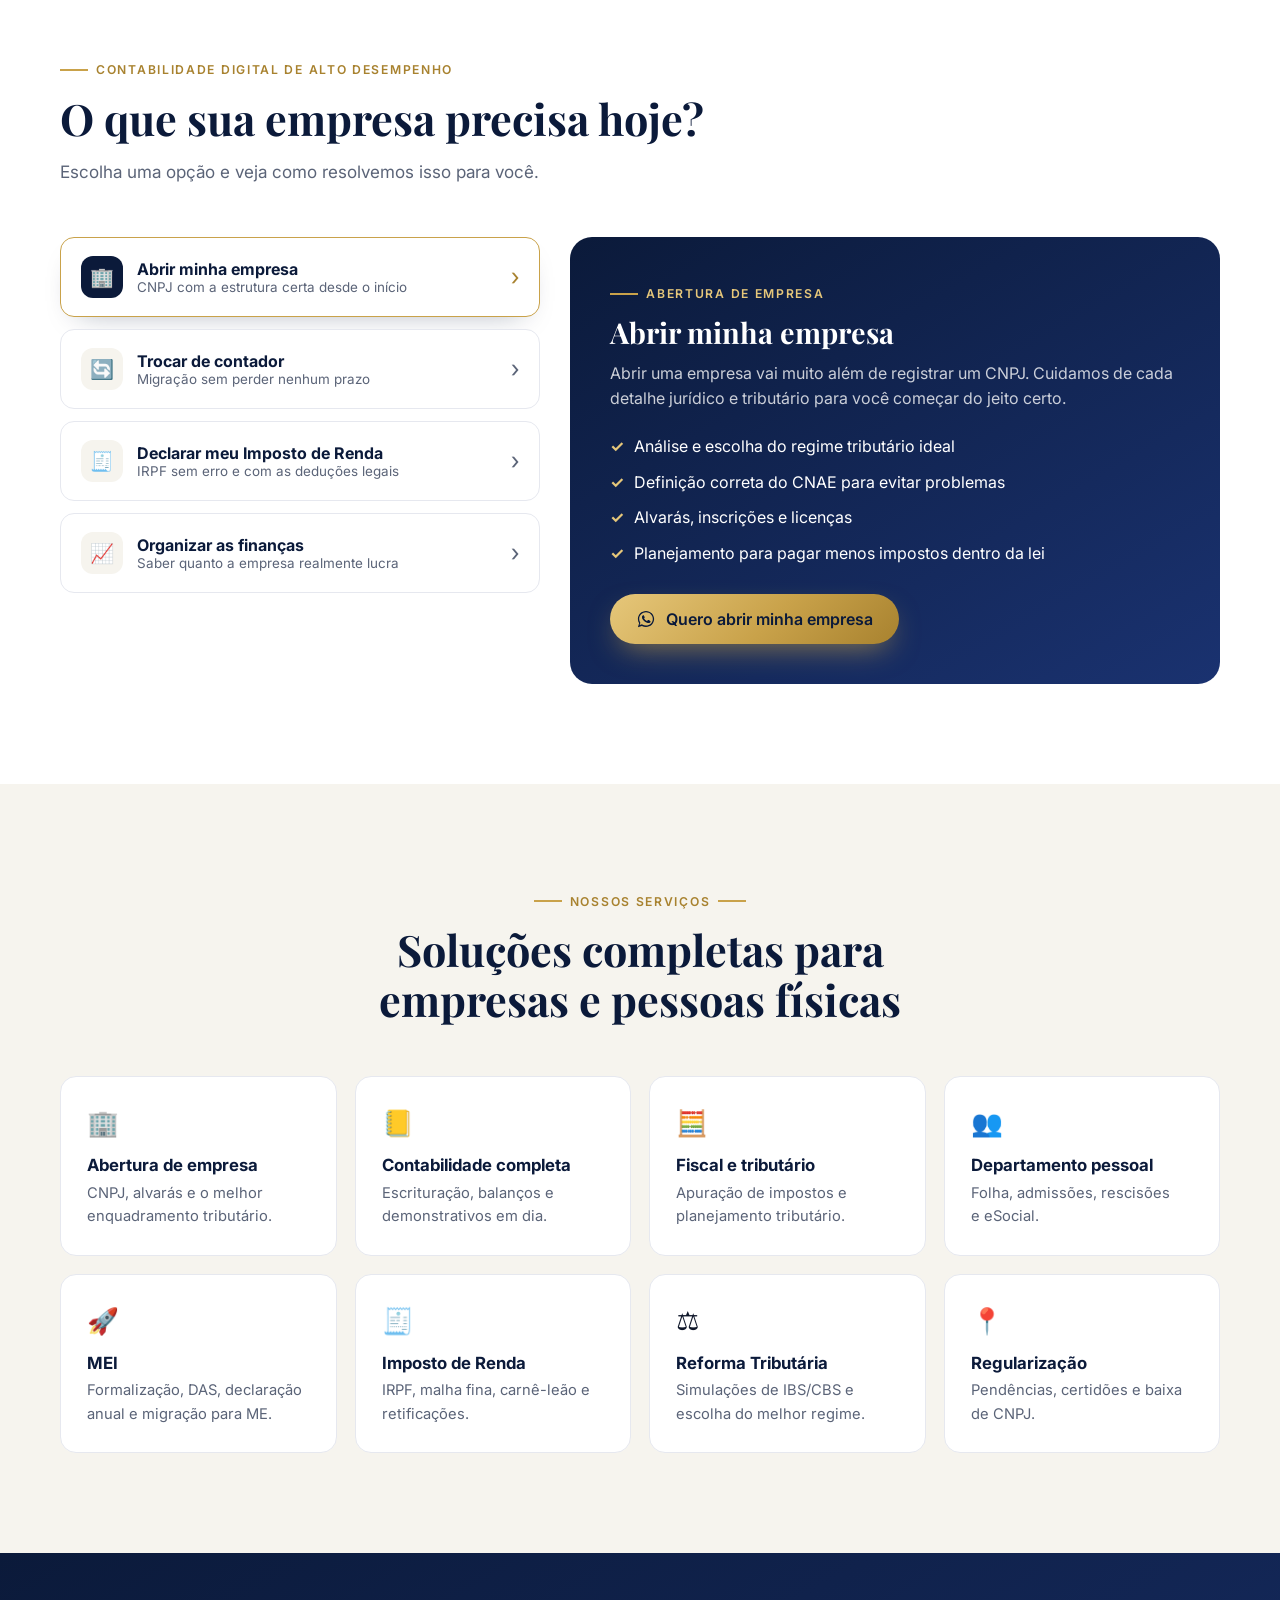
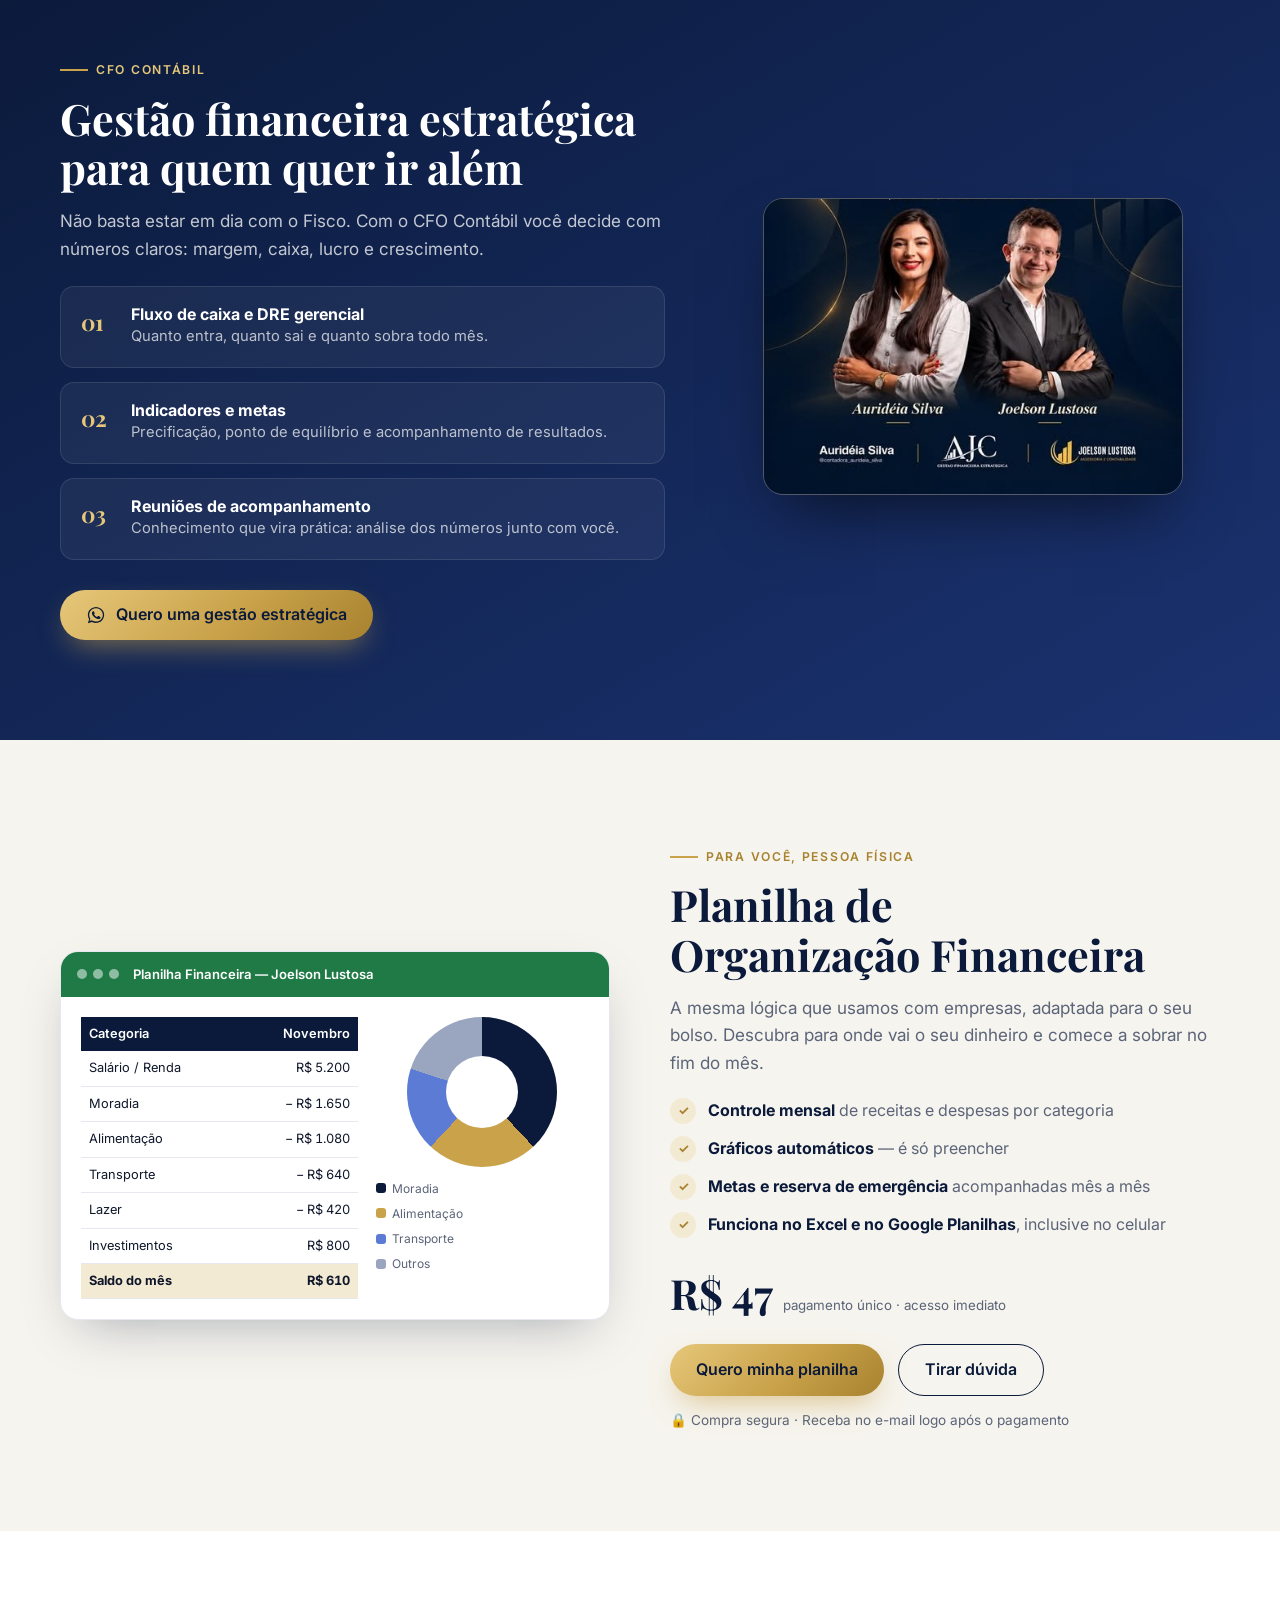
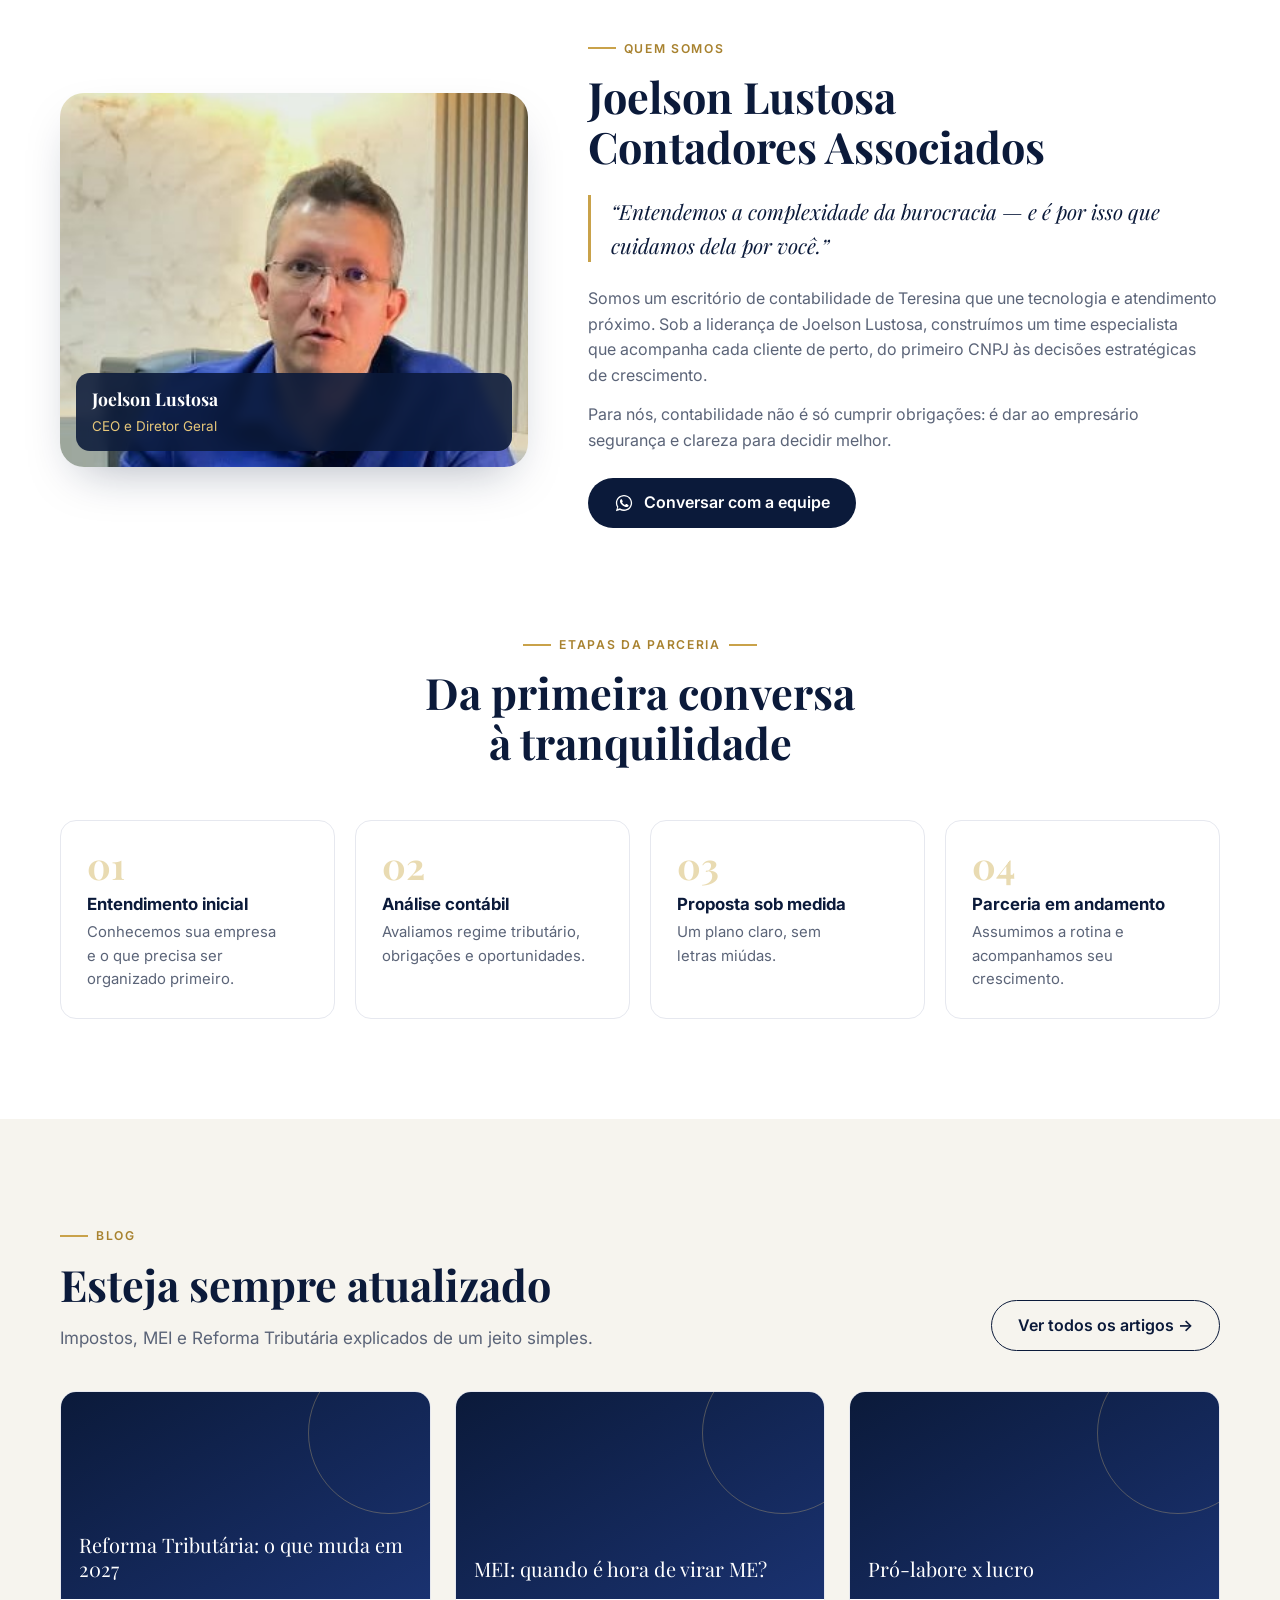
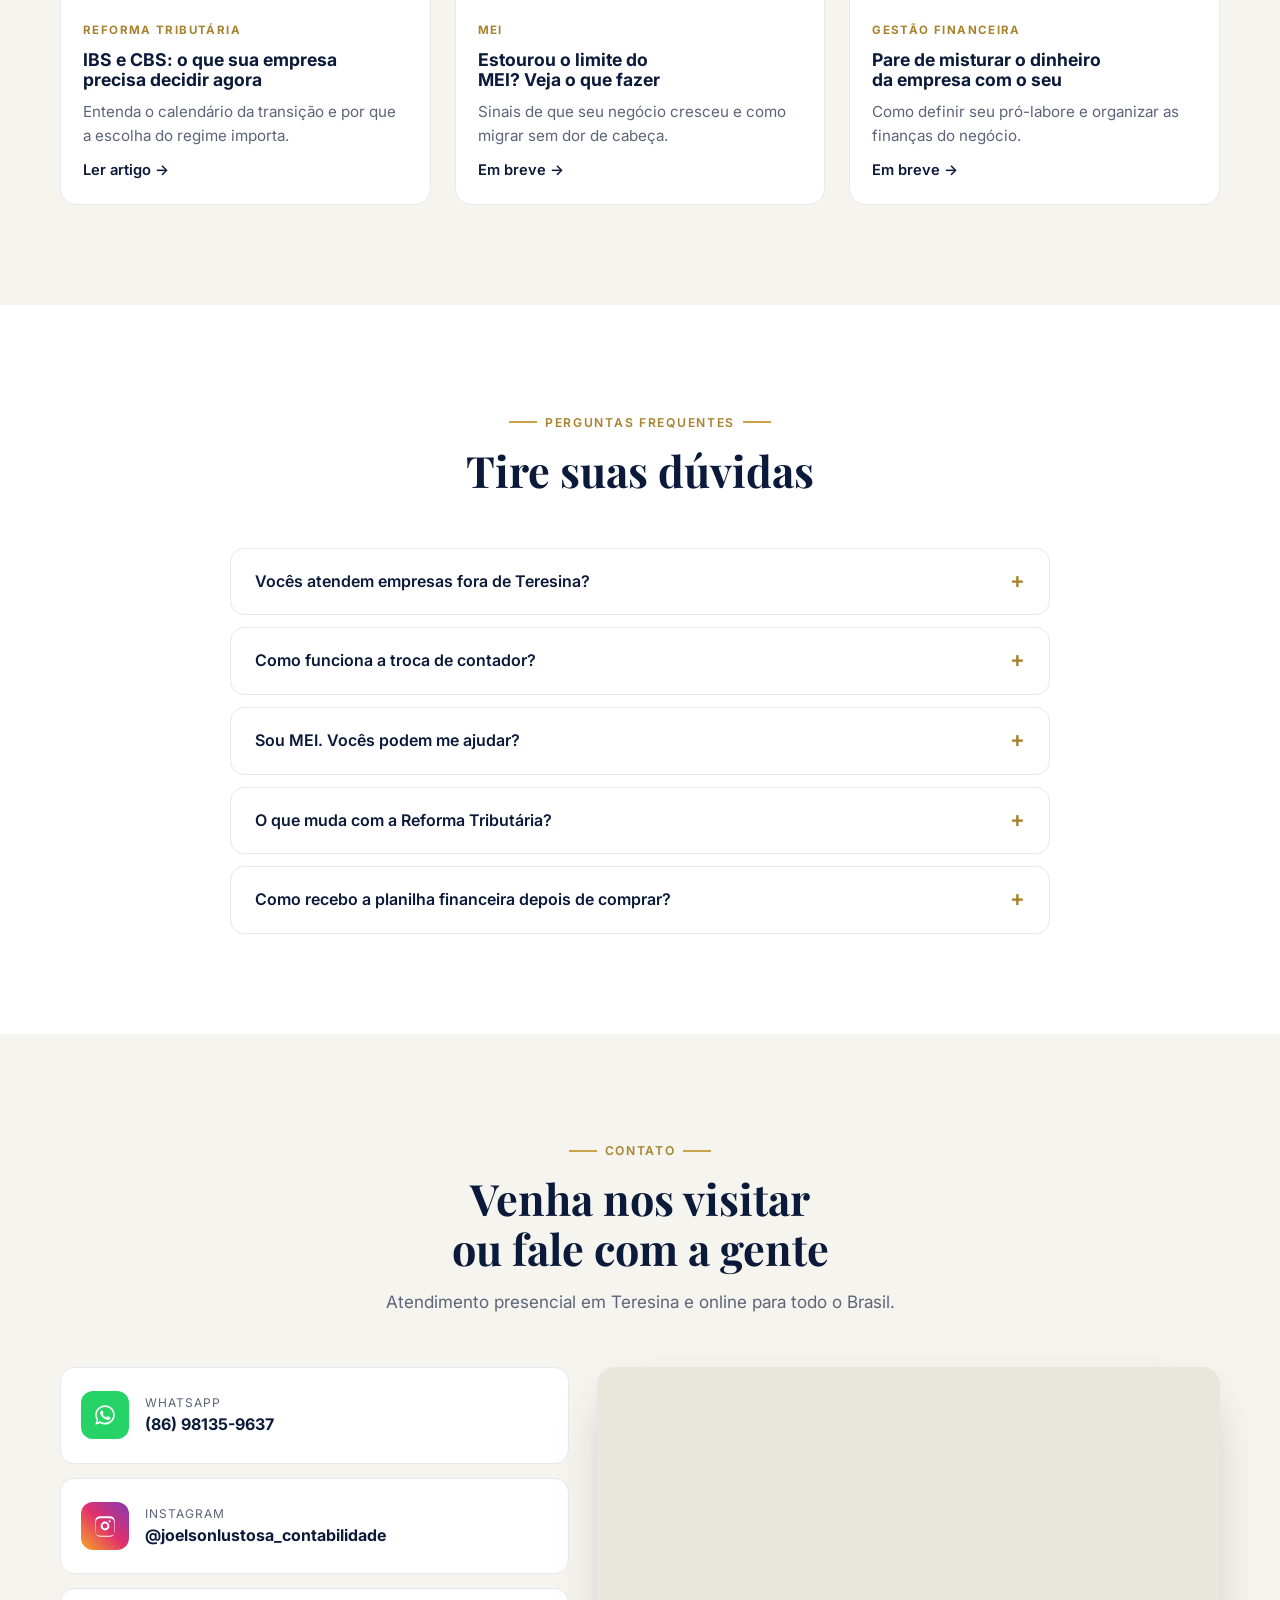
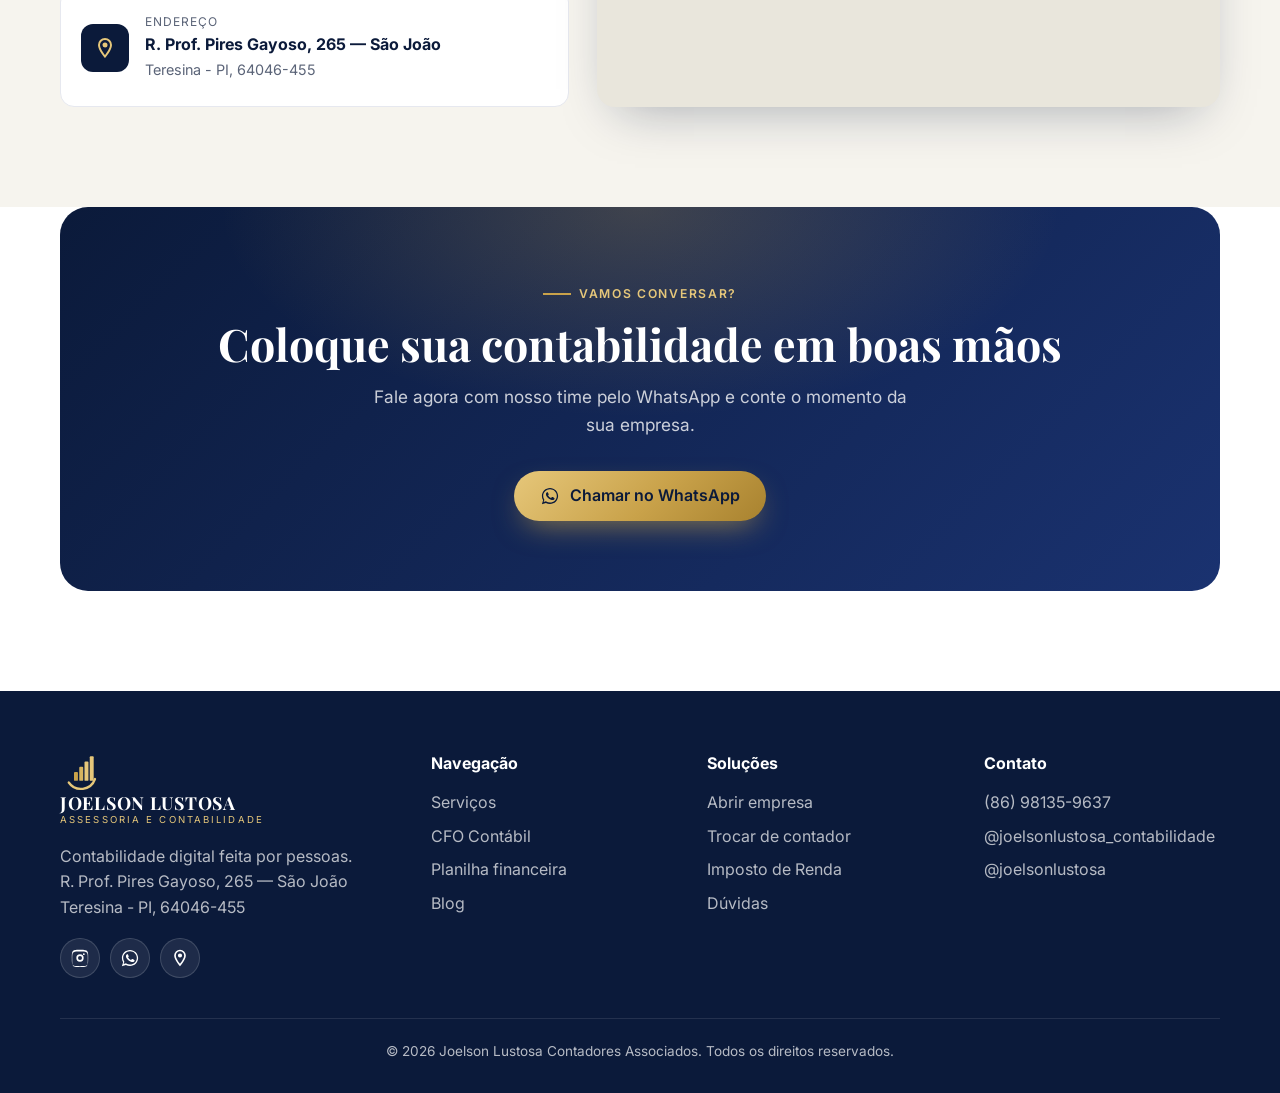
==== commit 50d03f9c: "Add files via upload" ====
--- a/index.html
+++ b/index.html
@@ -23,7 +23,11 @@
   .cta-row{display:flex;flex-wrap:wrap;gap:14px}
   .hero-photo{position:relative;align-self:end;justify-self:center;width:min(420px,100%)}
   .hero-photo .ring{position:absolute;left:50%;bottom:0;transform:translateX(-50%);width:110%;aspect-ratio:1;border-radius:50%;background:radial-gradient(circle at 50% 60%,rgba(201,162,74,.35),transparent 62%);border:1px solid rgba(230,199,122,.25)}
-  .hero-photo img{position:relative;width:100%;aspect-ratio:4/5;object-fit:cover;object-position:50% 12%;border-radius:28px 28px 0 0;mask-image:linear-gradient(to bottom,#000 80%,transparent);-webkit-mask-image:linear-gradient(to bottom,#000 80%,transparent)}
+  .hero-photo img{position:relative;z-index:1;width:100%;height:auto;filter:drop-shadow(0 30px 40px rgba(0,0,0,.45));mask-image:linear-gradient(to bottom,#000 86%,transparent);-webkit-mask-image:linear-gradient(to bottom,#000 86%,transparent)}
+  .hero-photo .ring{bottom:auto;top:6%;width:96%;background:radial-gradient(circle at 50% 50%,rgba(230,199,122,.32),rgba(201,162,74,.08) 55%,transparent 70%);border:1.5px solid rgba(230,199,122,.35)}
+  .hero-photo .ring2{position:absolute;left:50%;top:2%;width:108%;aspect-ratio:1;transform:translateX(-50%);border-radius:50%;border:1.5px dashed rgba(230,199,122,.28);animation:spin 40s linear infinite}
+  @keyframes spin{to{transform:translateX(-50%) rotate(360deg)}}
+  .hero-photo .badge{z-index:2}
   .badge{position:absolute;background:rgba(255,255,255,.96);color:var(--navy);border-radius:14px;padding:10px 14px;box-shadow:var(--shadow);font-size:.82rem;display:flex;gap:10px;align-items:center;z-index:2}
   .badge b{display:block;font-size:.95rem}
   .badge i{font-style:normal;width:34px;height:34px;border-radius:10px;display:grid;place-items:center;background:var(--navy);color:var(--gold-2)}
@@ -247,8 +251,8 @@
       </div>
     </div>
     <div class="hero-photo reveal">
-      <div class="ring"></div>
-      <img src="img/joelson-hero.jpg" onerror="this.onerror=null;this.src='img/joelson-terno.jpg'" alt="Joelson Lustosa, contador e CEO">
+      <div class="ring"></div><div class="ring2"></div>
+      <img src="img/joelson-hero.webp" width="760" height="1111" fetchpriority="high" alt="Joelson Lustosa, contador e CEO">
       <div class="badge b1"><i>★</i><div><b>Joelson Lustosa</b>Contador e CEO</div></div>
       <div class="badge b2"><i>💬</i><div><b>Atendimento humano</b>direto pelo WhatsApp</div></div>
     </div>
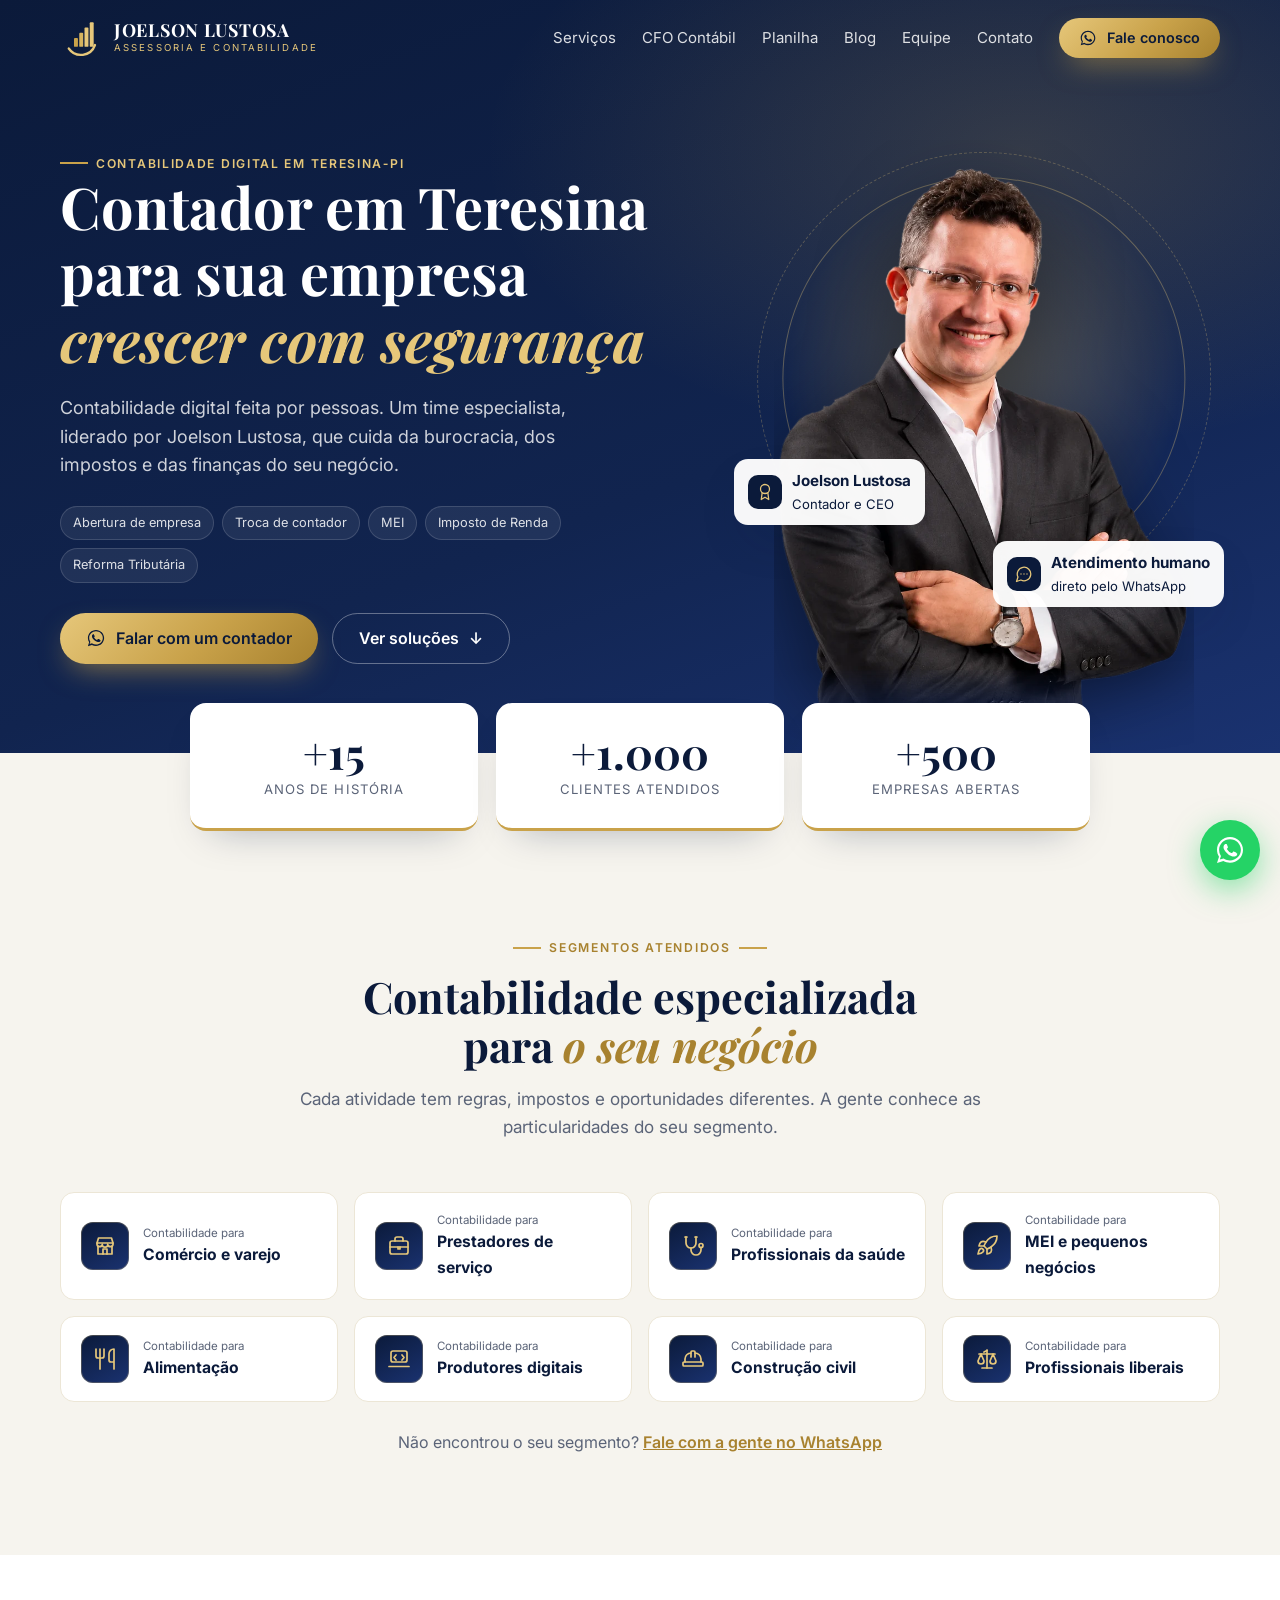
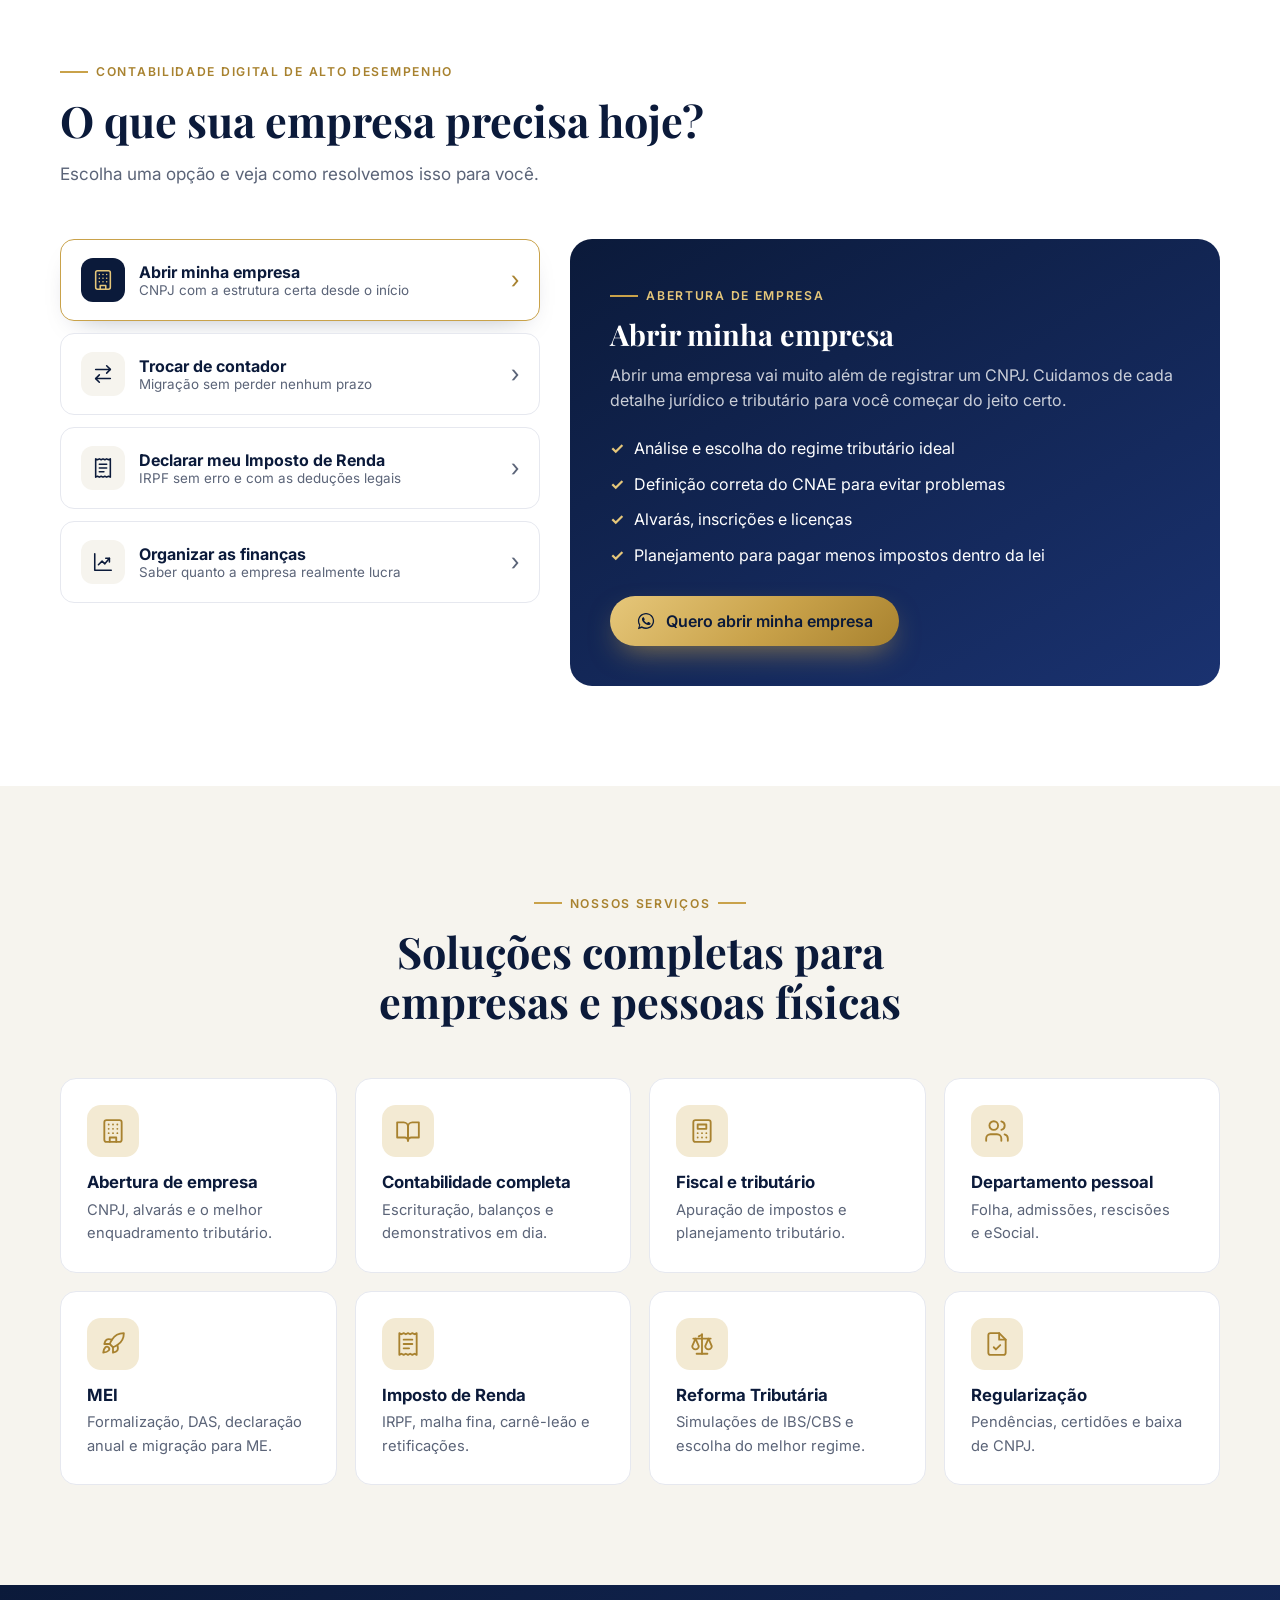
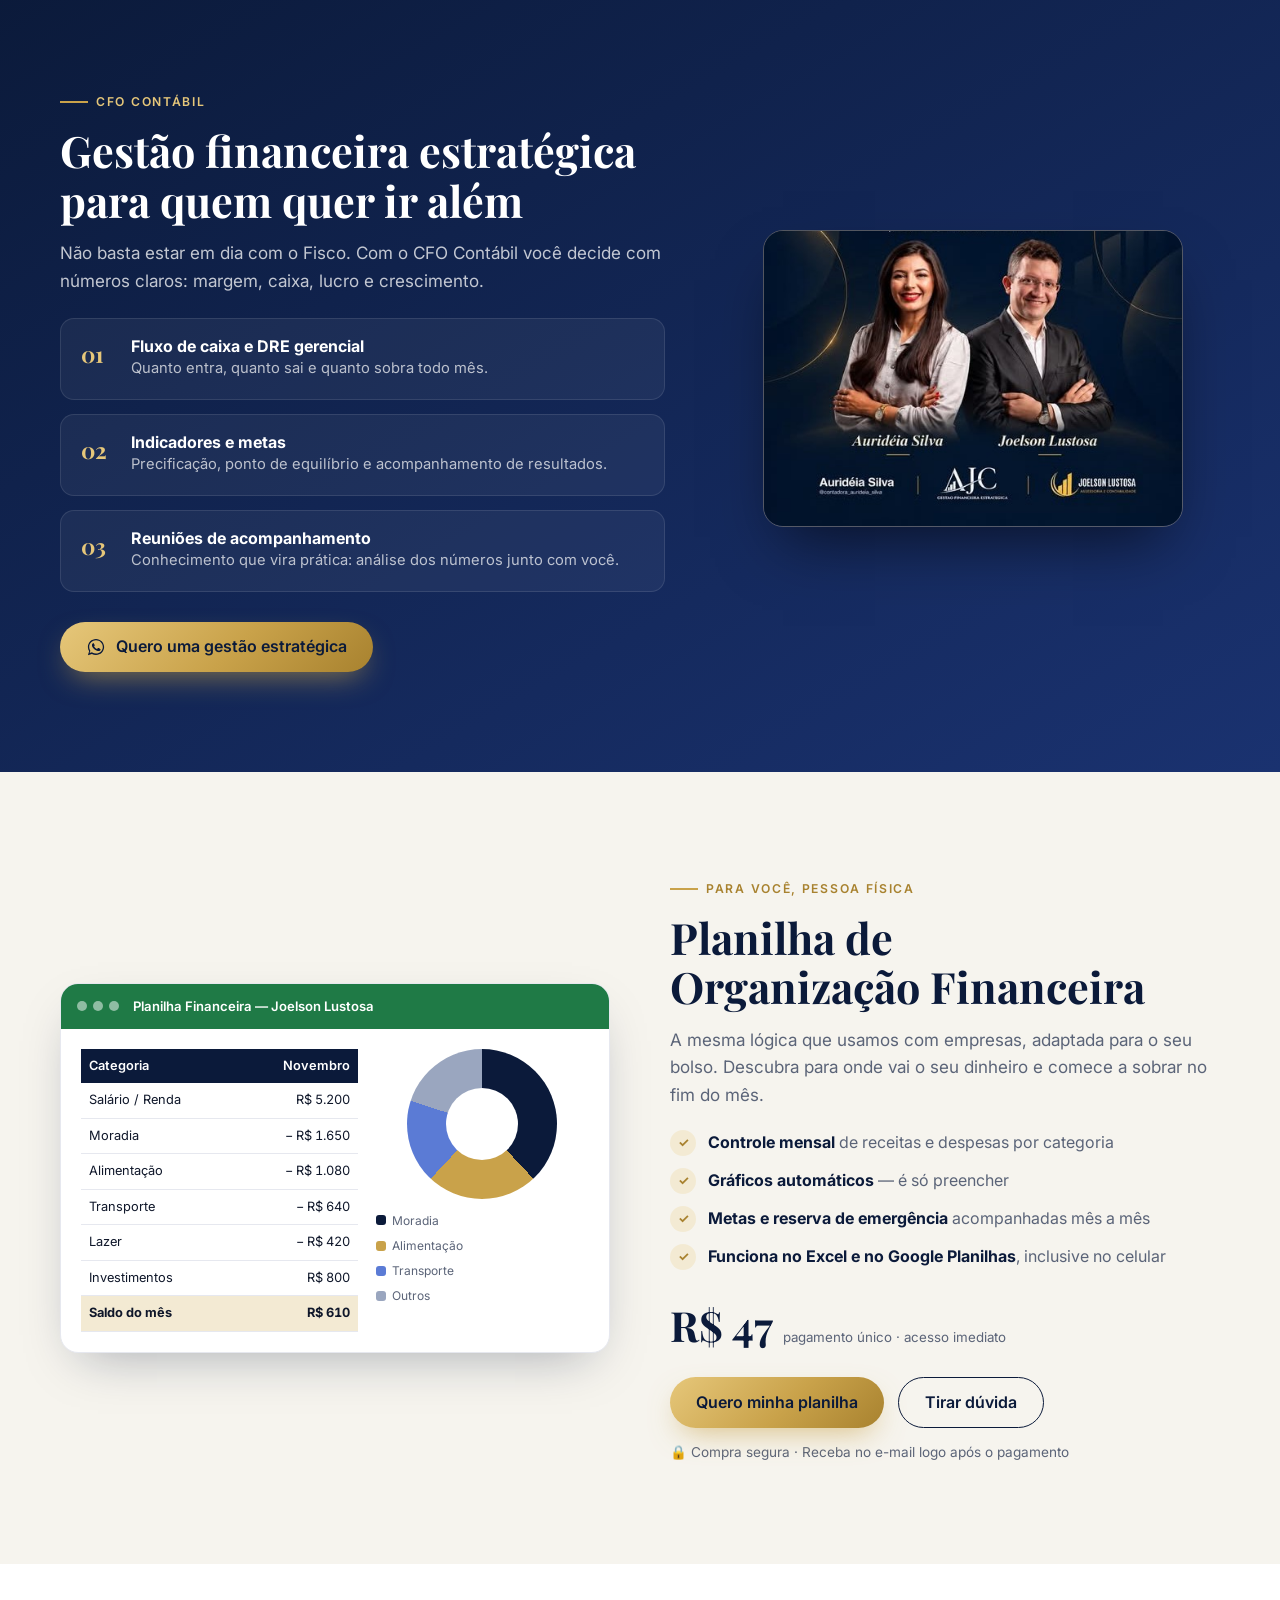
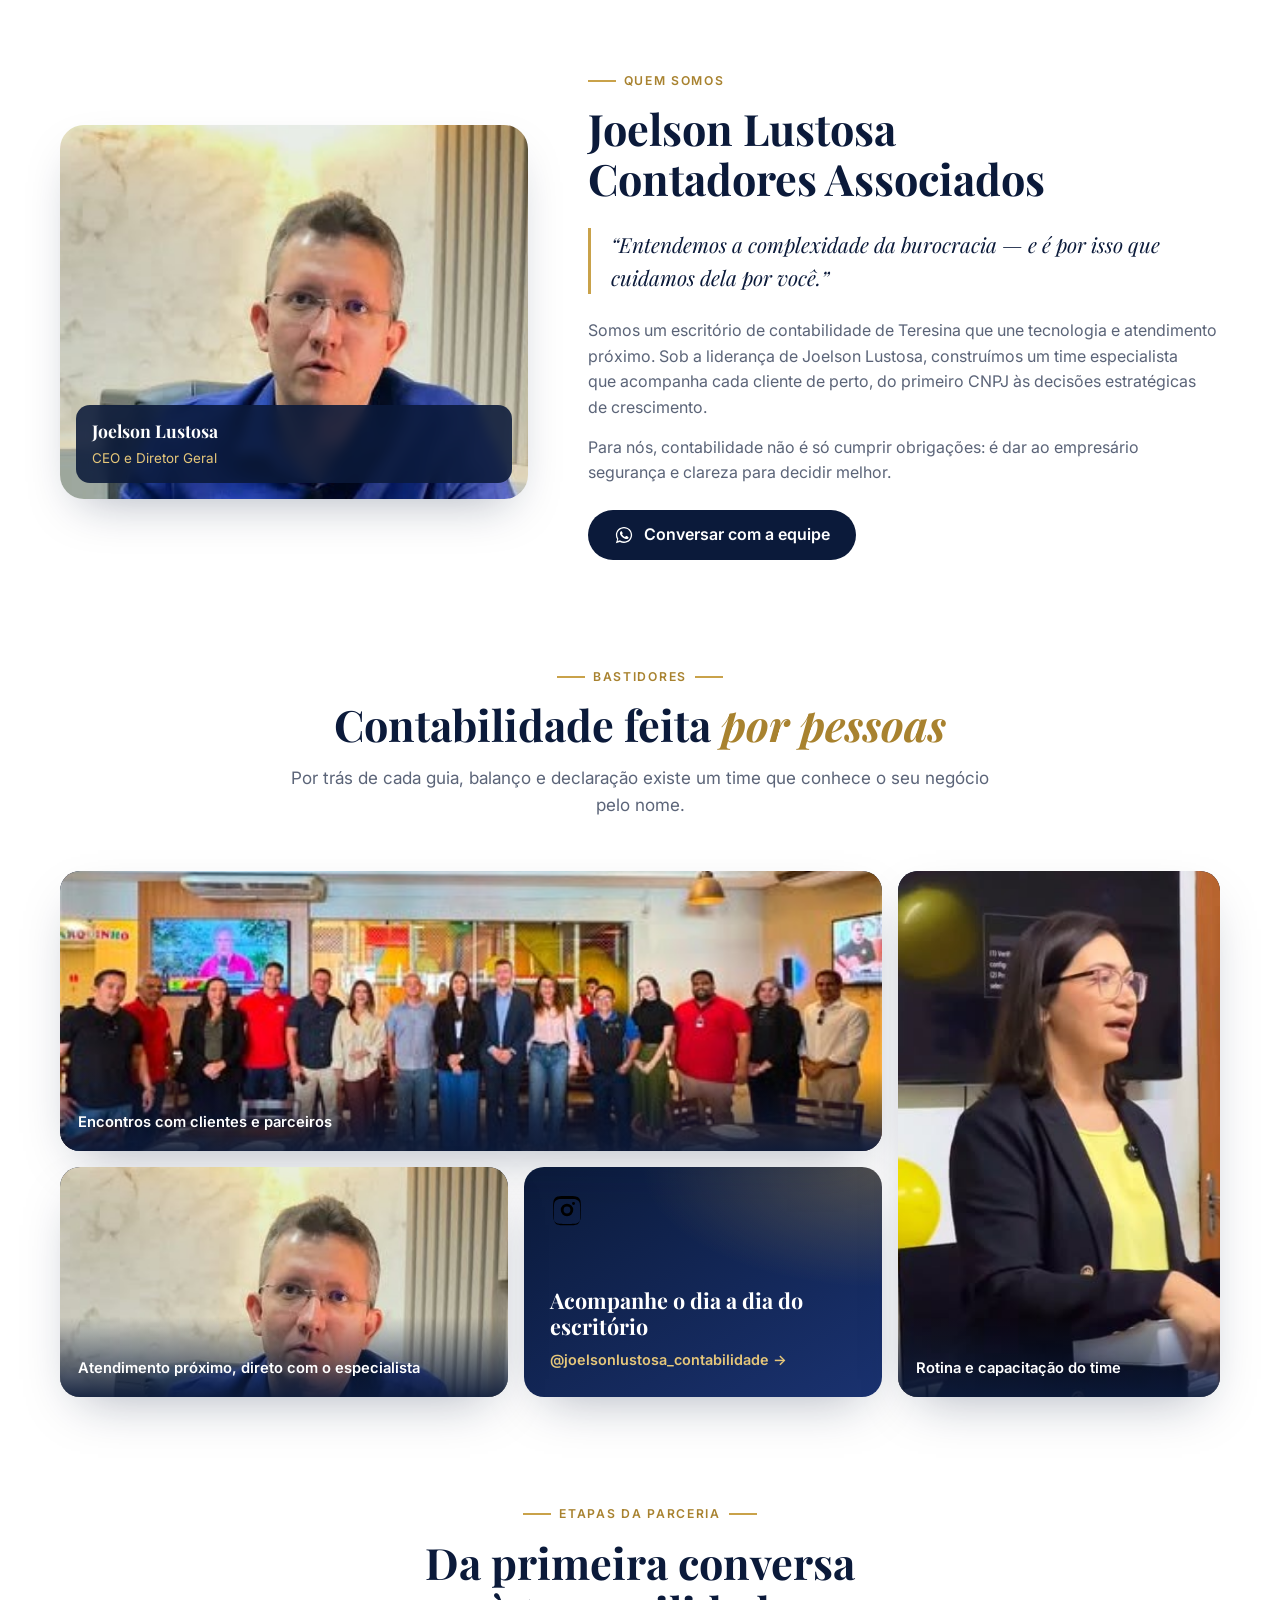
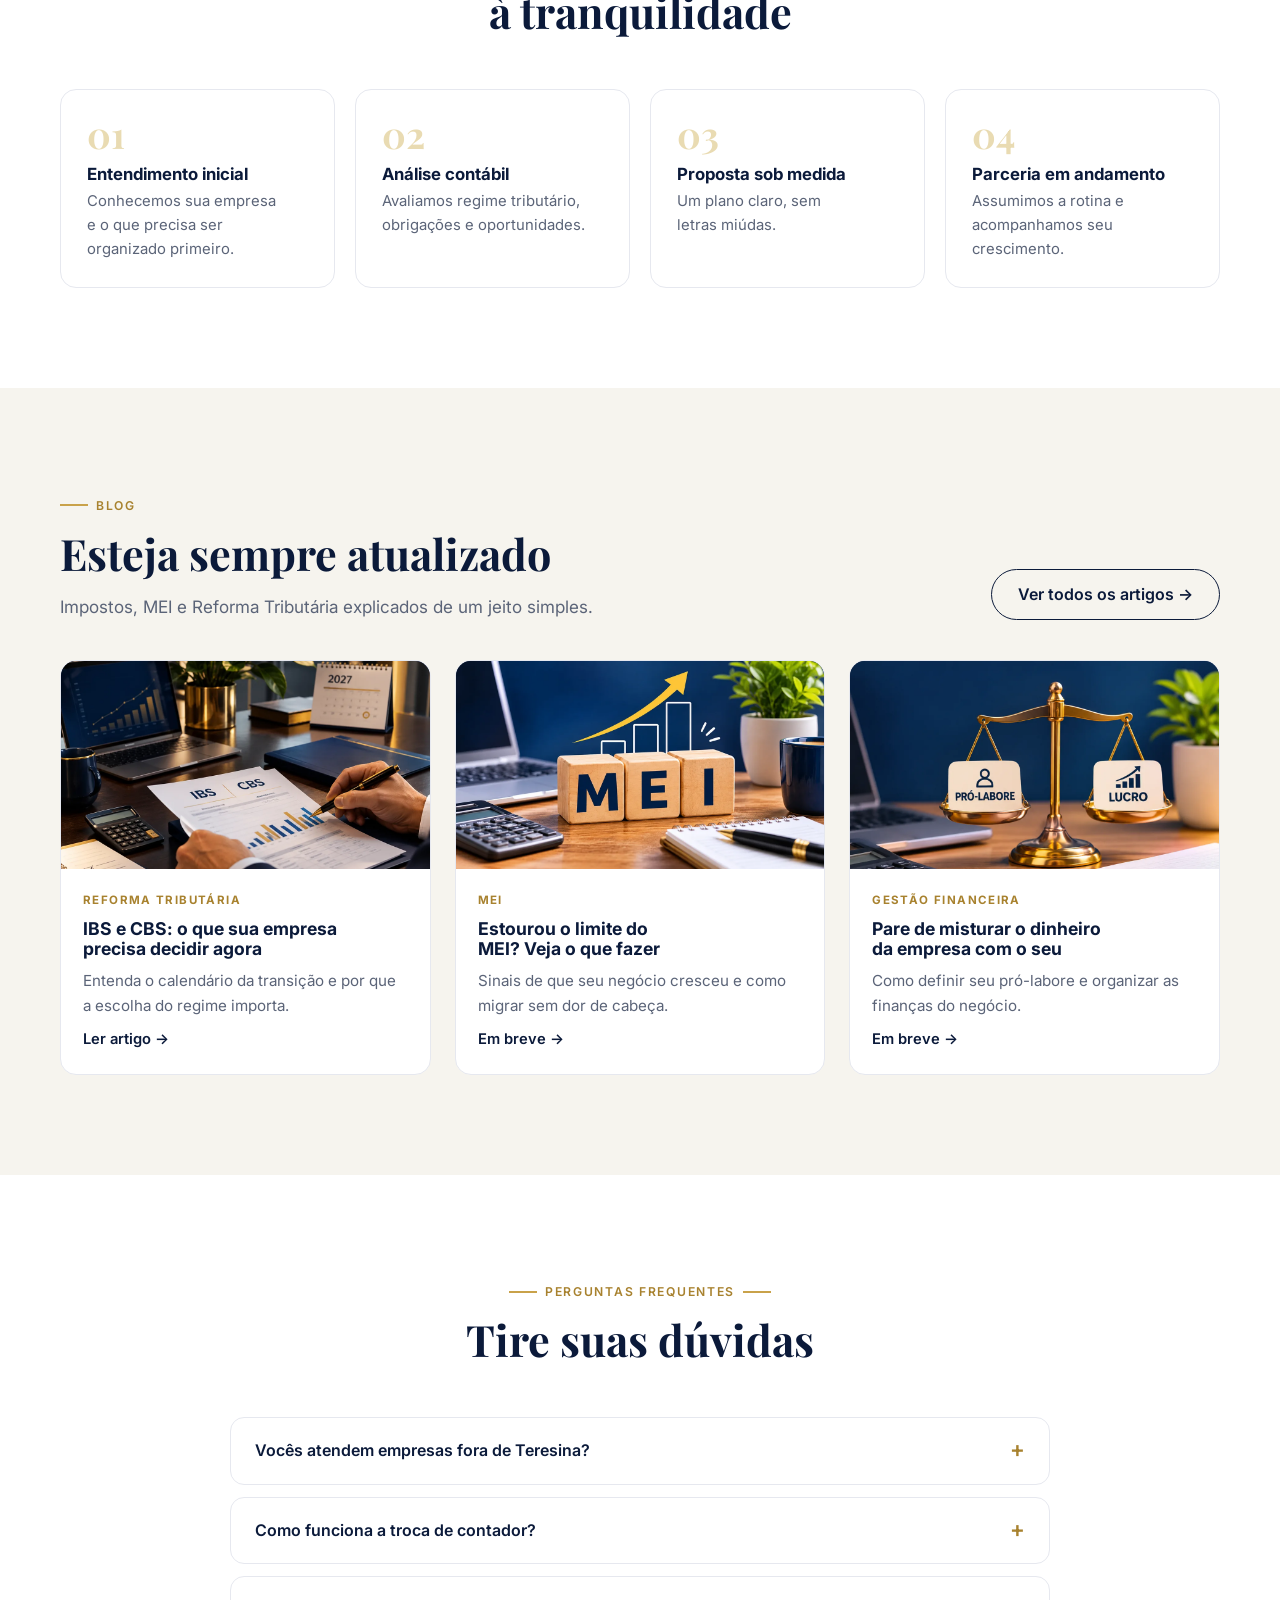
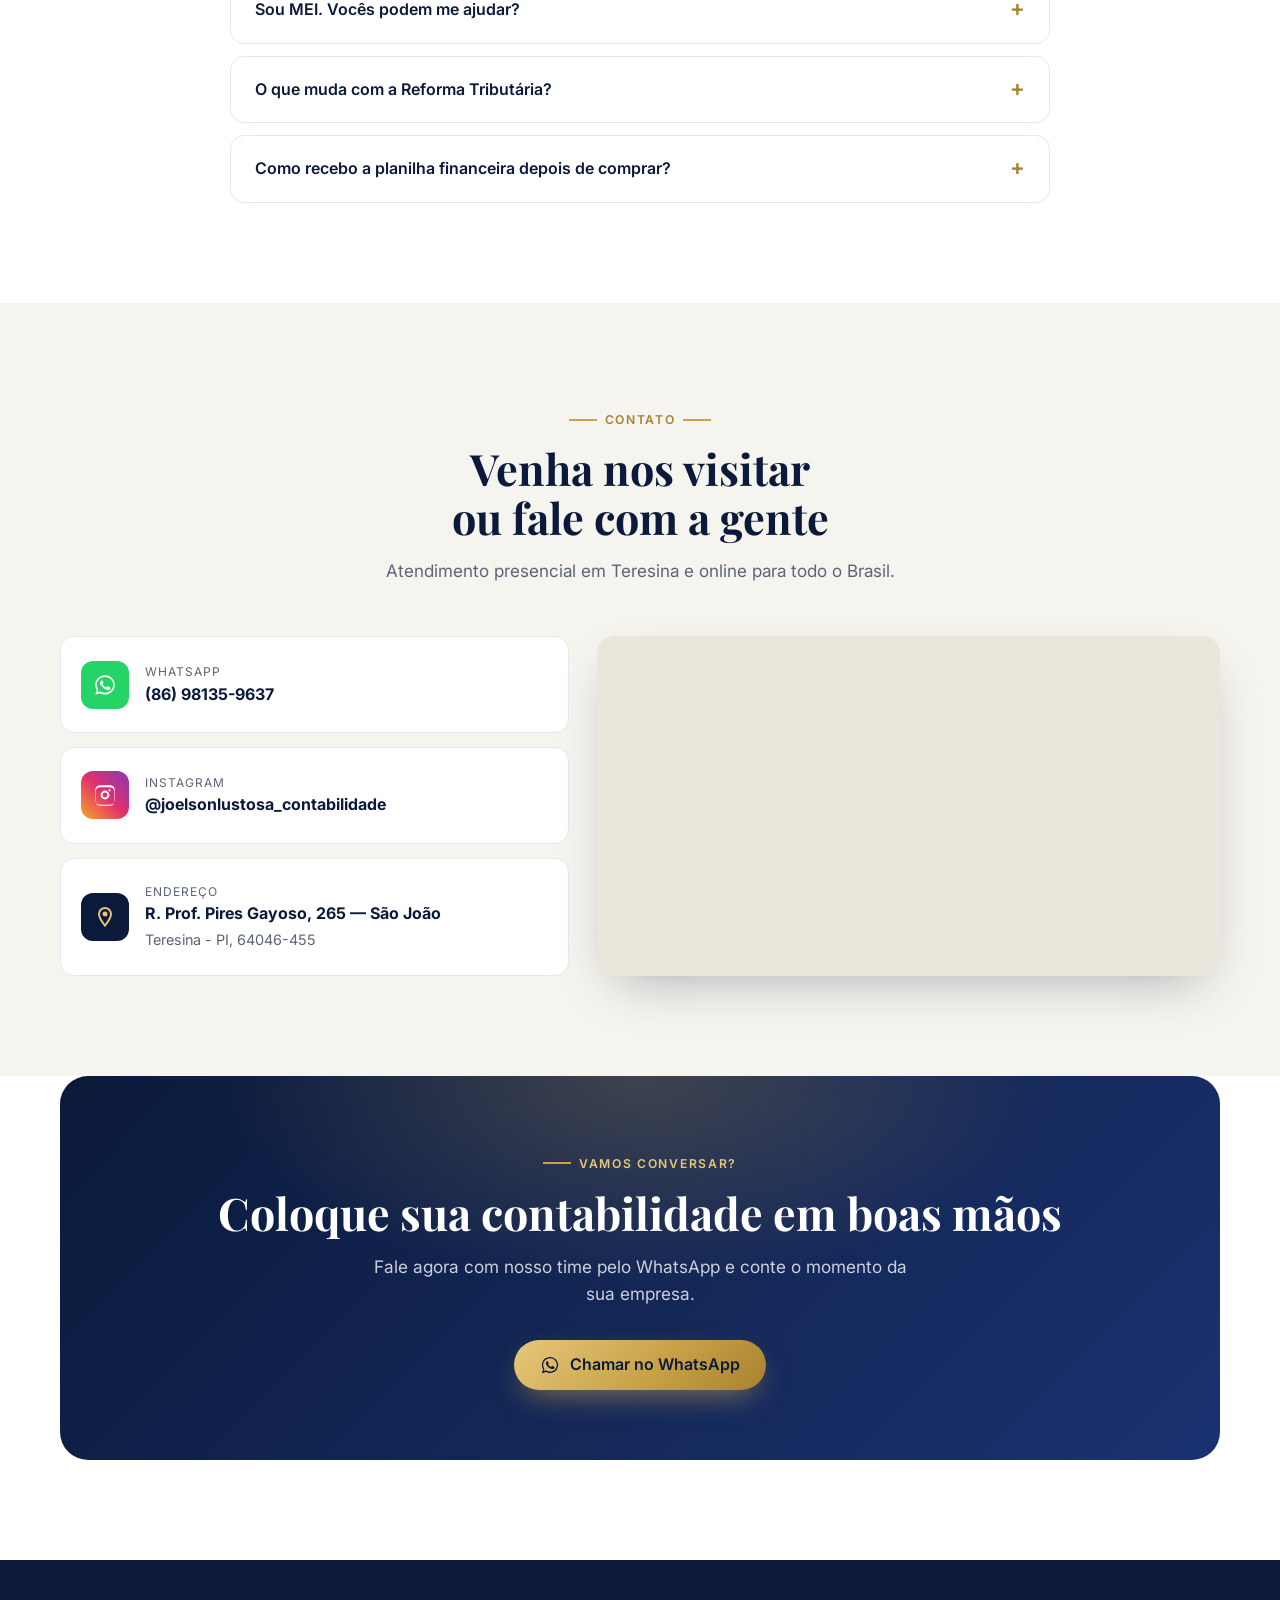
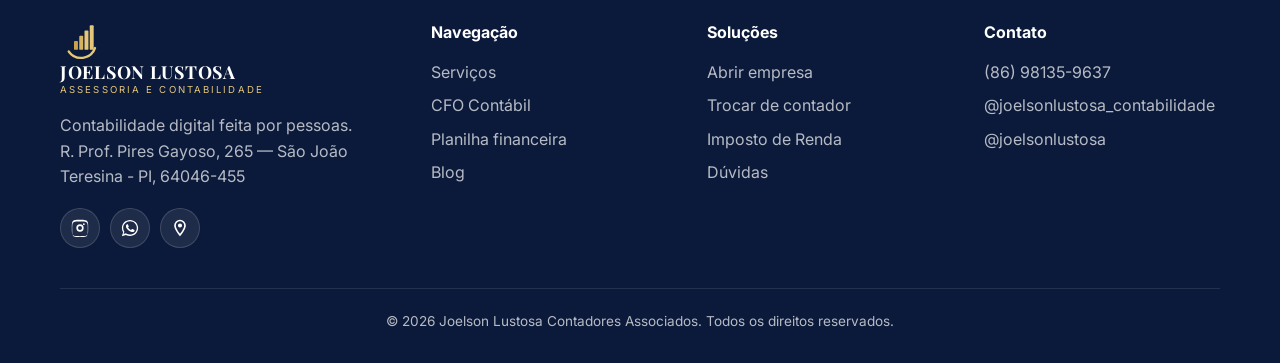
==== commit afb21ec8: "Add files via upload" ====
--- a/index.html
+++ b/index.html
@@ -8,7 +8,7 @@
 <link rel="preconnect" href="https://fonts.googleapis.com">
 <link rel="preconnect" href="https://fonts.gstatic.com" crossorigin>
 <link href="https://fonts.googleapis.com/css2?family=Playfair+Display:ital,wght@0,600;0,700;1,600&family=Inter:wght@400;500;600;700&display=swap" rel="stylesheet">
-<link rel="stylesheet" href="style.css?v=3">
+<link rel="stylesheet" href="style.css?v=5">
 <style>
   /* HERO */
   .hero{position:relative;background:radial-gradient(900px 500px at 80% 20%,rgba(201,162,74,.2),transparent 60%),linear-gradient(160deg,var(--navy) 0%,var(--navy-2) 60%,var(--navy-3) 100%);color:#fff;padding:140px 0 0;overflow:hidden}
@@ -31,6 +31,7 @@
   .badge{position:absolute;background:rgba(255,255,255,.96);color:var(--navy);border-radius:14px;padding:10px 14px;box-shadow:var(--shadow);font-size:.82rem;display:flex;gap:10px;align-items:center;z-index:2}
   .badge b{display:block;font-size:.95rem}
   .badge i{font-style:normal;width:34px;height:34px;border-radius:10px;display:grid;place-items:center;background:var(--navy);color:var(--gold-2)}
+  .badge i .ico{width:18px;height:18px}
   .badge.b1{left:-40px;top:52%}.badge.b2{right:-30px;bottom:24%}
   @media(max-width:880px){.hero{padding-top:110px}.hero-grid{grid-template-columns:1fr;gap:10px}.hero-copy{padding-bottom:20px}.hero-photo{width:min(320px,80%)}.badge.b1{left:-14px;top:40%}.badge.b2{right:-14px;bottom:12%}}
   @media(max-width:480px){
@@ -42,7 +43,8 @@
     .stat > span{font-size:.64rem;letter-spacing:.04em;display:block;line-height:1.3}
     .seg-grid{grid-template-columns:1fr 1fr;gap:10px}
     .seg{flex-direction:column;align-items:flex-start;gap:10px;padding:14px}
-    .seg i{width:40px;height:40px;font-size:1.2rem}.seg b{font-size:.9rem}
+    .seg i{width:42px;height:42px}.seg i .ico{width:21px;height:21px}
+    .badge i .ico{width:15px;height:15px}.seg b{font-size:.9rem}
     .tab{padding:14px}.tab small{font-size:.78rem}
     .panel h3{font-size:1.5rem}
     .cta{padding:50px 20px;border-radius:22px}
@@ -61,7 +63,8 @@
   .seg-grid{display:grid;grid-template-columns:repeat(4,1fr);gap:16px}
   .seg{display:flex;align-items:center;gap:14px;padding:18px 20px;border-radius:14px;background:#fff;border:1px solid #ece6d6;transition:border-color .2s,transform .2s}
   .seg:hover{border-color:var(--gold);transform:translateY(-3px)}
-  .seg i{font-style:normal;font-size:1.4rem;width:46px;height:46px;flex:none;border-radius:12px;display:grid;place-items:center;background:var(--navy)}
+  .seg i{font-style:normal;width:48px;height:48px;flex:none;border-radius:12px;display:grid;place-items:center;background:linear-gradient(150deg,var(--navy),var(--navy-3));color:var(--gold-2);box-shadow:inset 0 0 0 1px rgba(230,199,122,.25);transition:transform .25s}
+  .seg:hover i{transform:rotate(-6deg) scale(1.06)}
   .seg small{display:block;font-size:.72rem;color:var(--muted)}
   .seg b{color:var(--navy);font-size:.98rem}
   .seg-note{text-align:center;margin-top:28px;color:var(--muted)}
@@ -73,12 +76,13 @@
   .need{display:grid;grid-template-columns:.85fr 1.15fr;gap:30px;align-items:start}
   .tabs{display:grid;gap:12px}
   .tab{display:flex;align-items:center;gap:14px;padding:18px 20px;border-radius:14px;border:1px solid var(--line);background:#fff;cursor:pointer;text-align:left;font-family:inherit;transition:all .2s}
-  .tab i{font-style:normal;width:42px;height:42px;flex:none;border-radius:12px;display:grid;place-items:center;background:var(--bg-soft);font-size:1.2rem}
+  .tab i{font-style:normal;width:44px;height:44px;flex:none;border-radius:12px;display:grid;place-items:center;background:var(--bg-soft);color:var(--navy);transition:background .2s,color .2s}
+  .tab i .ico{width:22px;height:22px}
   .tab b{display:block;color:var(--navy);font-size:1rem}
   .tab small{color:var(--muted);font-size:.84rem}
   .tab::after{content:"›";margin-left:auto;font-size:1.5rem;color:var(--muted)}
   .tab[aria-selected="true"]{border-color:var(--gold);box-shadow:0 12px 30px -18px rgba(11,26,58,.4)}
-  .tab[aria-selected="true"] i{background:var(--navy)}
+  .tab[aria-selected="true"] i{background:var(--navy);color:var(--gold-2)}
   .tab[aria-selected="true"]::after{color:var(--gold-dark)}
   .panel{background:linear-gradient(150deg,var(--navy),var(--navy-3));color:#fff;border-radius:22px;padding:40px;min-height:100%}
   .panel[hidden]{display:none}
@@ -95,7 +99,9 @@
   .svc-grid{display:grid;grid-template-columns:repeat(4,1fr);gap:18px}
   .svc{background:#fff;border:1px solid var(--line);border-radius:var(--radius);padding:26px;transition:transform .25s,box-shadow .25s}
   .svc:hover{transform:translateY(-6px);box-shadow:var(--shadow)}
-  .svc .ic{font-size:1.6rem;margin-bottom:12px}
+  .svc .ic{width:52px;height:52px;border-radius:14px;display:grid;place-items:center;margin-bottom:16px;background:#f3ead3;color:var(--gold-dark);transition:background .25s,color .25s}
+  .svc .ic .ico{width:26px;height:26px}
+  .svc:hover .ic{background:var(--navy);color:var(--gold-2)}
   .svc h3{font-size:1.05rem;color:var(--navy);margin-bottom:6px}
   .svc p{color:var(--muted);font-size:.92rem}
   @media(max-width:980px){.svc-grid{grid-template-columns:1fr 1fr}}
@@ -154,6 +160,29 @@
   .about p{color:var(--muted);margin-bottom:14px}
   @media(max-width:880px){.about-grid{grid-template-columns:1fr;gap:36px}}
 
+  /* BASTIDORES */
+  .behind{padding-top:0}
+  .mosaic{display:grid;grid-template-columns:1.25fr 1fr .9fr;grid-template-rows:280px 230px;gap:16px}
+  .mosaic figure{position:relative;margin:0;border-radius:20px;overflow:hidden;box-shadow:var(--shadow);background:var(--navy)}
+  .mosaic img{width:100%;height:100%;object-fit:cover;transition:transform .6s cubic-bezier(.2,.8,.2,1)}
+  .mosaic figure:hover img{transform:scale(1.06)}
+  .mosaic figcaption{position:absolute;left:0;right:0;bottom:0;padding:40px 18px 16px;color:#fff;font-weight:600;font-size:.92rem;background:linear-gradient(to top,rgba(11,26,58,.92),transparent)}
+  .m-a{grid-column:1 / 3}
+  .m-b{grid-column:3;grid-row:1 / 3}
+  .m-b img{object-position:50% 20%}
+  .m-c{grid-column:1}
+  .m-c img{object-position:50% 30%}
+  .m-d{grid-column:2;border-radius:20px;padding:26px;display:flex;flex-direction:column;justify-content:flex-end;gap:8px;color:#fff;background:radial-gradient(400px 200px at 100% 0%,rgba(201,162,74,.35),transparent 60%),linear-gradient(150deg,var(--navy),var(--navy-3));box-shadow:var(--shadow);transition:transform .25s}
+  .m-d:hover{transform:translateY(-4px)}
+  .m-d .ico{width:34px;height:34px;color:var(--gold-2);margin-bottom:auto}
+  .m-d b{font-family:"Playfair Display",serif;font-size:1.35rem;line-height:1.2}
+  .m-d span{color:var(--gold-2);font-size:.9rem;font-weight:600}
+  @media(max-width:880px){
+    .mosaic{grid-template-columns:1fr 1fr;grid-template-rows:220px 260px auto}
+    .m-a{grid-column:1 / 3;grid-row:1}.m-b{grid-column:2;grid-row:2}.m-c{grid-column:1;grid-row:2}.m-d{grid-column:1 / 3;grid-row:3;min-height:150px}
+  }
+  @media(max-width:480px){.mosaic{gap:10px}.mosaic figcaption{font-size:.76rem;padding:28px 12px 10px;line-height:1.3}}
+
   /* PASSOS */
   .steps{display:grid;grid-template-columns:repeat(4,1fr);gap:20px;counter-reset:s}
   .step{padding:26px;border-radius:var(--radius);border:1px solid var(--line);background:#fff}
@@ -213,6 +242,24 @@
   <symbol id="ig" viewBox="0 0 24 24"><path d="M12 2.2c3.2 0 3.6 0 4.8.1 1.2.1 1.8.2 2.2.4.6.2 1 .5 1.4.9.4.4.7.8.9 1.4.2.4.4 1.1.4 2.2.1 1.3.1 1.6.1 4.8s0 3.6-.1 4.8c-.1 1.2-.2 1.8-.4 2.2-.2.6-.5 1-.9 1.4-.4.4-.8.7-1.4.9-.4.2-1.1.4-2.2.4-1.3.1-1.6.1-4.8.1s-3.6 0-4.8-.1c-1.2-.1-1.8-.2-2.2-.4-.6-.2-1-.5-1.4-.9-.4-.4-.7-.8-.9-1.4-.2-.4-.4-1.1-.4-2.2C2.2 15.6 2.2 15.2 2.2 12s0-3.6.1-4.8c.1-1.2.2-1.8.4-2.2.2-.6.5-1 .9-1.4.4-.4.8-.7 1.4-.9.4-.2 1.1-.4 2.2-.4C8.4 2.2 8.8 2.2 12 2.2zm0 2c-3.1 0-3.5 0-4.7.1-1.1.1-1.7.2-2.1.4-.5.2-.9.4-1.2.8-.4.4-.6.7-.8 1.2-.2.4-.3 1-.4 2.1-.1 1.2-.1 1.6-.1 4.7s0 3.5.1 4.7c.1 1.1.2 1.7.4 2.1.2.5.4.9.8 1.2.4.4.7.6 1.2.8.4.2 1 .3 2.1.4 1.2.1 1.6.1 4.7.1s3.5 0 4.7-.1c1.1-.1 1.7-.2 2.1-.4.5-.2.9-.4 1.2-.8.4-.4.6-.7.8-1.2.2-.4.3-1 .4-2.1.1-1.2.1-1.6.1-4.7s0-3.5-.1-4.7c-.1-1.1-.2-1.7-.4-2.1-.2-.5-.4-.9-.8-1.2-.4-.4-.7-.6-1.2-.8-.4-.2-1-.3-2.1-.4-1.2-.1-1.6-.1-4.7-.1zm0 3.4a4.4 4.4 0 1 1 0 8.8 4.4 4.4 0 0 1 0-8.8zm0 2a2.4 2.4 0 1 0 0 4.8 2.4 2.4 0 0 0 0-4.8zm4.6-3.3a1 1 0 1 1 0 2.1 1 1 0 0 1 0-2.1z"/></symbol>
   <symbol id="mail" viewBox="0 0 24 24"><path d="M3 5h18a1 1 0 0 1 1 1v12a1 1 0 0 1-1 1H3a1 1 0 0 1-1-1V6a1 1 0 0 1 1-1zm1 2.4V17h16V7.4l-8 5.3-8-5.3zM5.6 7l6.4 4.3L18.4 7H5.6z"/></symbol>
   <symbol id="pin" viewBox="0 0 24 24"><path d="M12 2a7 7 0 0 1 7 7c0 5.2-7 13-7 13S5 14.2 5 9a7 7 0 0 1 7-7zm0 2a5 5 0 0 0-5 5c0 3.2 3.4 8 5 10 1.6-2 5-6.8 5-10a5 5 0 0 0-5-5zm0 2.5a2.5 2.5 0 1 1 0 5 2.5 2.5 0 0 1 0-5z"/></symbol>
+  <symbol id="i-store" viewBox="0 0 24 24"><g fill="none" stroke="currentColor" stroke-width="1.7" stroke-linecap="round" stroke-linejoin="round"><path d="M4 9l1.5-5h13L20 9"/><path d="M4 9h16v1.5a2.7 2.7 0 0 1-5.3 0 2.7 2.7 0 0 1-5.4 0 2.7 2.7 0 0 1-5.3 0z"/><path d="M5 12.5V20h14v-7.5"/><path d="M10 20v-5h4v5"/></g></symbol>
+  <symbol id="i-briefcase" viewBox="0 0 24 24"><g fill="none" stroke="currentColor" stroke-width="1.7" stroke-linecap="round" stroke-linejoin="round"><rect x="3" y="7" width="18" height="13" rx="2"/><path d="M8 7V5a2 2 0 0 1 2-2h4a2 2 0 0 1 2 2v2"/><path d="M3 13h18"/><path d="M11 13v2h2v-2"/></g></symbol>
+  <symbol id="i-stetho" viewBox="0 0 24 24"><g fill="none" stroke="currentColor" stroke-width="1.7" stroke-linecap="round" stroke-linejoin="round"><path d="M5 3v6a5 5 0 0 0 10 0V3"/><path d="M4 3h2M14 3h2"/><path d="M10 14v2a5 5 0 0 0 10 0v-2.5"/><circle cx="20" cy="11.5" r="2"/></g></symbol>
+  <symbol id="i-rocket" viewBox="0 0 24 24"><g fill="none" stroke="currentColor" stroke-width="1.7" stroke-linecap="round" stroke-linejoin="round"><path d="M5 15c-1.5 1.3-2 5-2 5s3.7-.5 5-2c.7-.8.7-2.1-.1-2.9a2.2 2.2 0 0 0-2.9-.1z"/><path d="M12 15l-3-3a22 22 0 0 1 2-3.9A12.9 12.9 0 0 1 22 2c0 2.7-.8 7.5-6 11a22.4 22.4 0 0 1-4 2z"/><path d="M9 12H4s.6-3 2-4c1.6-1.1 5 0 5 0"/><path d="M12 15v5s3-.6 4-2c1.1-1.6 0-5 0-5"/></g></symbol>
+  <symbol id="i-utensils" viewBox="0 0 24 24"><g fill="none" stroke="currentColor" stroke-width="1.7" stroke-linecap="round" stroke-linejoin="round"><path d="M3 2v7a2 2 0 0 0 2 2h4a2 2 0 0 0 2-2V2"/><path d="M7 2v20"/><path d="M21 15V2a5 5 0 0 0-5 5v6a2 2 0 0 0 2 2h3zm0 0v7"/></g></symbol>
+  <symbol id="i-laptop" viewBox="0 0 24 24"><g fill="none" stroke="currentColor" stroke-width="1.7" stroke-linecap="round" stroke-linejoin="round"><rect x="4" y="4" width="16" height="11" rx="2"/><path d="M2 19.5h20"/><path d="M9 8l-2 2.5L9 13M15 8l2 2.5-2 2.5"/></g></symbol>
+  <symbol id="i-hardhat" viewBox="0 0 24 24"><g fill="none" stroke="currentColor" stroke-width="1.7" stroke-linecap="round" stroke-linejoin="round"><path d="M2 18a1 1 0 0 0 1 1h18a1 1 0 0 0 1-1v-2a1 1 0 0 0-1-1H3a1 1 0 0 0-1 1z"/><path d="M10 10V5a1 1 0 0 1 1-1h2a1 1 0 0 1 1 1v5"/><path d="M4 15v-3a6 6 0 0 1 6-6"/><path d="M14 6a6 6 0 0 1 6 6v3"/></g></symbol>
+  <symbol id="i-scale" viewBox="0 0 24 24"><g fill="none" stroke="currentColor" stroke-width="1.7" stroke-linecap="round" stroke-linejoin="round"><path d="M12 3v18"/><path d="M7 21h10"/><path d="M4 7h16"/><path d="M12 3.5 9 5"/><path d="M6 7l-3 7a3 3 0 0 0 6 0z"/><path d="M18 7l-3 7a3 3 0 0 0 6 0z"/></g></symbol>
+  <symbol id="i-building" viewBox="0 0 24 24"><g fill="none" stroke="currentColor" stroke-width="1.7" stroke-linecap="round" stroke-linejoin="round"><rect x="4" y="2" width="16" height="20" rx="2"/><path d="M9 22v-4h6v4"/><path d="M8 6h.01M12 6h.01M16 6h.01M8 10h.01M12 10h.01M16 10h.01M8 14h.01M12 14h.01M16 14h.01"/></g></symbol>
+  <symbol id="i-swap" viewBox="0 0 24 24"><g fill="none" stroke="currentColor" stroke-width="1.7" stroke-linecap="round" stroke-linejoin="round"><path d="M16 3l4 4-4 4"/><path d="M20 7H4"/><path d="M8 21l-4-4 4-4"/><path d="M4 17h16"/></g></symbol>
+  <symbol id="i-receipt" viewBox="0 0 24 24"><g fill="none" stroke="currentColor" stroke-width="1.7" stroke-linecap="round" stroke-linejoin="round"><path d="M4 2v20l2-1 2 1 2-1 2 1 2-1 2 1 2-1 2 1V2l-2 1-2-1-2 1-2-1-2 1-2-1-2 1z"/><path d="M8 8h8M8 12h8M8 16h5"/></g></symbol>
+  <symbol id="i-chart" viewBox="0 0 24 24"><g fill="none" stroke="currentColor" stroke-width="1.7" stroke-linecap="round" stroke-linejoin="round"><path d="M3 3v18h18"/><path d="M7 15l4-4 3 3 5-6"/><path d="M15 8h4v4"/></g></symbol>
+  <symbol id="i-book" viewBox="0 0 24 24"><g fill="none" stroke="currentColor" stroke-width="1.7" stroke-linecap="round" stroke-linejoin="round"><path d="M2 4h6a4 4 0 0 1 4 4v13a3 3 0 0 0-3-3H2z"/><path d="M22 4h-6a4 4 0 0 0-4 4v13a3 3 0 0 1 3-3h7z"/></g></symbol>
+  <symbol id="i-calc" viewBox="0 0 24 24"><g fill="none" stroke="currentColor" stroke-width="1.7" stroke-linecap="round" stroke-linejoin="round"><rect x="4" y="2" width="16" height="20" rx="2"/><path d="M8 6h8v4H8z"/><path d="M8 14h.01M12 14h.01M16 14h.01M8 18h.01M12 18h.01M16 18h.01"/></g></symbol>
+  <symbol id="i-users" viewBox="0 0 24 24"><g fill="none" stroke="currentColor" stroke-width="1.7" stroke-linecap="round" stroke-linejoin="round"><circle cx="9" cy="7" r="4"/><path d="M2 21v-2a4 4 0 0 1 4-4h6a4 4 0 0 1 4 4v2"/><path d="M16 3.1a4 4 0 0 1 0 7.8"/><path d="M22 21v-2a4 4 0 0 0-3-3.9"/></g></symbol>
+  <symbol id="i-filecheck" viewBox="0 0 24 24"><g fill="none" stroke="currentColor" stroke-width="1.7" stroke-linecap="round" stroke-linejoin="round"><path d="M14 2H6a2 2 0 0 0-2 2v16a2 2 0 0 0 2 2h12a2 2 0 0 0 2-2V8z"/><path d="M14 2v6h6"/><path d="M9 15l2 2 4-4"/></g></symbol>
+  <symbol id="i-award" viewBox="0 0 24 24"><g fill="none" stroke="currentColor" stroke-width="1.7" stroke-linecap="round" stroke-linejoin="round"><circle cx="12" cy="8" r="6"/><path d="M8.2 13.2 7 22l5-3 5 3-1.2-8.8"/></g></symbol>
+  <symbol id="i-msg" viewBox="0 0 24 24"><g fill="none" stroke="currentColor" stroke-width="1.7" stroke-linecap="round" stroke-linejoin="round"><path d="M7.9 20A9 9 0 1 0 4 16.1L2 22z"/><path d="M8 12h.01M12 12h.01M16 12h.01"/></g></symbol>
   <symbol id="mark" viewBox="0 0 48 48">
     <path d="M10 36a17 17 0 0 0 30-4" fill="none" stroke="#e6c77a" stroke-width="2.6" stroke-linecap="round"/>
     <rect x="16" y="24" width="4.5" height="10" rx="1" fill="#c9a24a"/><rect x="22" y="18" width="4.5" height="16" rx="1" fill="#d6b45f"/>
@@ -231,6 +278,7 @@
       <a href="#cfo">CFO Contábil</a>
       <a href="#planilha">Planilha</a>
       <a href="#blog">Blog</a>
+      <a href="#equipe">Equipe</a>
       <a href="#contato">Contato</a>
       <a class="btn btn-gold" href="#" data-wa aria-label="Fale conosco no WhatsApp"><svg><use href="#wa"/></svg><span class="lbl">Fale conosco</span></a>
     </nav>
@@ -253,8 +301,8 @@
     <div class="hero-photo reveal">
       <div class="ring"></div><div class="ring2"></div>
       <img src="img/joelson-hero.webp" width="760" height="1111" fetchpriority="high" alt="Joelson Lustosa, contador e CEO">
-      <div class="badge b1"><i>★</i><div><b>Joelson Lustosa</b>Contador e CEO</div></div>
-      <div class="badge b2"><i>💬</i><div><b>Atendimento humano</b>direto pelo WhatsApp</div></div>
+      <div class="badge b1"><i><svg class="ico" aria-hidden="true"><use href="#i-award"/></svg></i><div><b>Joelson Lustosa</b>Contador e CEO</div></div>
+      <div class="badge b2"><i><svg class="ico" aria-hidden="true"><use href="#i-msg"/></svg></i><div><b>Atendimento humano</b>direto pelo WhatsApp</div></div>
     </div>
   </div>
 </section>
@@ -277,14 +325,14 @@
       <p>Cada atividade tem regras, impostos e oportunidades diferentes. A gente conhece as particularidades do seu segmento.</p>
     </div>
     <div class="seg-grid">
-      <a class="seg reveal" href="#" data-wa data-msg="Olá! Tenho um comércio e quero falar sobre contabilidade."><i>🛍️</i><div><small>Contabilidade para</small><b>Comércio e varejo</b></div></a>
-      <a class="seg reveal" href="#" data-wa data-msg="Olá! Sou prestador de serviços e quero falar sobre contabilidade."><i>🧰</i><div><small>Contabilidade para</small><b>Prestadores de serviço</b></div></a>
-      <a class="seg reveal" href="#" data-wa data-msg="Olá! Sou profissional da saúde e quero falar sobre contabilidade."><i>🩺</i><div><small>Contabilidade para</small><b>Profissionais da saúde</b></div></a>
-      <a class="seg reveal" href="#" data-wa data-msg="Olá! Sou MEI e quero ajuda com a contabilidade."><i>🚀</i><div><small>Contabilidade para</small><b>MEI e pequenos negócios</b></div></a>
-      <a class="seg reveal" href="#" data-wa data-msg="Olá! Tenho um restaurante/alimentação e quero falar sobre contabilidade."><i>🍽️</i><div><small>Contabilidade para</small><b>Alimentação</b></div></a>
-      <a class="seg reveal" href="#" data-wa data-msg="Olá! Sou produtor digital e quero falar sobre contabilidade."><i>💻</i><div><small>Contabilidade para</small><b>Produtores digitais</b></div></a>
-      <a class="seg reveal" href="#" data-wa data-msg="Olá! Atuo com construção e quero falar sobre contabilidade."><i>🏗️</i><div><small>Contabilidade para</small><b>Construção civil</b></div></a>
-      <a class="seg reveal" href="#" data-wa data-msg="Olá! Sou profissional liberal e quero falar sobre contabilidade."><i>⚖️</i><div><small>Contabilidade para</small><b>Profissionais liberais</b></div></a>
+      <a class="seg reveal" href="#" data-wa data-msg="Olá! Tenho um comércio e quero falar sobre contabilidade."><i><svg class="ico" aria-hidden="true"><use href="#i-store"/></svg></i><div><small>Contabilidade para</small><b>Comércio e varejo</b></div></a>
+      <a class="seg reveal" href="#" data-wa data-msg="Olá! Sou prestador de serviços e quero falar sobre contabilidade."><i><svg class="ico" aria-hidden="true"><use href="#i-briefcase"/></svg></i><div><small>Contabilidade para</small><b>Prestadores de serviço</b></div></a>
+      <a class="seg reveal" href="#" data-wa data-msg="Olá! Sou profissional da saúde e quero falar sobre contabilidade."><i><svg class="ico" aria-hidden="true"><use href="#i-stetho"/></svg></i><div><small>Contabilidade para</small><b>Profissionais da saúde</b></div></a>
+      <a class="seg reveal" href="#" data-wa data-msg="Olá! Sou MEI e quero ajuda com a contabilidade."><i><svg class="ico" aria-hidden="true"><use href="#i-rocket"/></svg></i><div><small>Contabilidade para</small><b>MEI e pequenos negócios</b></div></a>
+      <a class="seg reveal" href="#" data-wa data-msg="Olá! Tenho um restaurante/alimentação e quero falar sobre contabilidade."><i><svg class="ico" aria-hidden="true"><use href="#i-utensils"/></svg></i><div><small>Contabilidade para</small><b>Alimentação</b></div></a>
+      <a class="seg reveal" href="#" data-wa data-msg="Olá! Sou produtor digital e quero falar sobre contabilidade."><i><svg class="ico" aria-hidden="true"><use href="#i-laptop"/></svg></i><div><small>Contabilidade para</small><b>Produtores digitais</b></div></a>
+      <a class="seg reveal" href="#" data-wa data-msg="Olá! Atuo com construção e quero falar sobre contabilidade."><i><svg class="ico" aria-hidden="true"><use href="#i-hardhat"/></svg></i><div><small>Contabilidade para</small><b>Construção civil</b></div></a>
+      <a class="seg reveal" href="#" data-wa data-msg="Olá! Sou profissional liberal e quero falar sobre contabilidade."><i><svg class="ico" aria-hidden="true"><use href="#i-scale"/></svg></i><div><small>Contabilidade para</small><b>Profissionais liberais</b></div></a>
     </div>
     <p class="seg-note">Não encontrou o seu segmento? <a href="#" data-wa>Fale com a gente no WhatsApp</a></p>
   </div>
@@ -300,10 +348,10 @@
     </div>
     <div class="need">
       <div class="tabs" role="tablist">
-        <button class="tab" role="tab" aria-selected="true" aria-controls="p1"><i>🏢</i><span><b>Abrir minha empresa</b><small>CNPJ com a estrutura certa desde o início</small></span></button>
-        <button class="tab" role="tab" aria-selected="false" aria-controls="p2"><i>🔄</i><span><b>Trocar de contador</b><small>Migração sem perder nenhum prazo</small></span></button>
-        <button class="tab" role="tab" aria-selected="false" aria-controls="p3"><i>🧾</i><span><b>Declarar meu Imposto de Renda</b><small>IRPF sem erro e com as deduções legais</small></span></button>
-        <button class="tab" role="tab" aria-selected="false" aria-controls="p4"><i>📈</i><span><b>Organizar as finanças</b><small>Saber quanto a empresa realmente lucra</small></span></button>
+        <button class="tab" role="tab" aria-selected="true" aria-controls="p1"><i><svg class="ico" aria-hidden="true"><use href="#i-building"/></svg></i><span><b>Abrir minha empresa</b><small>CNPJ com a estrutura certa desde o início</small></span></button>
+        <button class="tab" role="tab" aria-selected="false" aria-controls="p2"><i><svg class="ico" aria-hidden="true"><use href="#i-swap"/></svg></i><span><b>Trocar de contador</b><small>Migração sem perder nenhum prazo</small></span></button>
+        <button class="tab" role="tab" aria-selected="false" aria-controls="p3"><i><svg class="ico" aria-hidden="true"><use href="#i-receipt"/></svg></i><span><b>Declarar meu Imposto de Renda</b><small>IRPF sem erro e com as deduções legais</small></span></button>
+        <button class="tab" role="tab" aria-selected="false" aria-controls="p4"><i><svg class="ico" aria-hidden="true"><use href="#i-chart"/></svg></i><span><b>Organizar as finanças</b><small>Saber quanto a empresa realmente lucra</small></span></button>
       </div>
       <div>
         <div class="panel" id="p1" role="tabpanel">
@@ -347,14 +395,14 @@
       <h2>Soluções completas para empresas e pessoas físicas</h2>
     </div>
     <div class="svc-grid">
-      <article class="svc reveal"><div class="ic">🏢</div><h3>Abertura de empresa</h3><p>CNPJ, alvarás e o melhor enquadramento tributário.</p></article>
-      <article class="svc reveal"><div class="ic">📒</div><h3>Contabilidade completa</h3><p>Escrituração, balanços e demonstrativos em dia.</p></article>
-      <article class="svc reveal"><div class="ic">🧮</div><h3>Fiscal e tributário</h3><p>Apuração de impostos e planejamento tributário.</p></article>
-      <article class="svc reveal"><div class="ic">👥</div><h3>Departamento pessoal</h3><p>Folha, admissões, rescisões e eSocial.</p></article>
-      <article class="svc reveal"><div class="ic">🚀</div><h3>MEI</h3><p>Formalização, DAS, declaração anual e migração para ME.</p></article>
-      <article class="svc reveal"><div class="ic">🧾</div><h3>Imposto de Renda</h3><p>IRPF, malha fina, carnê-leão e retificações.</p></article>
-      <article class="svc reveal"><div class="ic">⚖️</div><h3>Reforma Tributária</h3><p>Simulações de IBS/CBS e escolha do melhor regime.</p></article>
-      <article class="svc reveal"><div class="ic">📍</div><h3>Regularização</h3><p>Pendências, certidões e baixa de CNPJ.</p></article>
+      <article class="svc reveal"><div class="ic"><svg class="ico" aria-hidden="true"><use href="#i-building"/></svg></div><h3>Abertura de empresa</h3><p>CNPJ, alvarás e o melhor enquadramento tributário.</p></article>
+      <article class="svc reveal"><div class="ic"><svg class="ico" aria-hidden="true"><use href="#i-book"/></svg></div><h3>Contabilidade completa</h3><p>Escrituração, balanços e demonstrativos em dia.</p></article>
+      <article class="svc reveal"><div class="ic"><svg class="ico" aria-hidden="true"><use href="#i-calc"/></svg></div><h3>Fiscal e tributário</h3><p>Apuração de impostos e planejamento tributário.</p></article>
+      <article class="svc reveal"><div class="ic"><svg class="ico" aria-hidden="true"><use href="#i-users"/></svg></div><h3>Departamento pessoal</h3><p>Folha, admissões, rescisões e eSocial.</p></article>
+      <article class="svc reveal"><div class="ic"><svg class="ico" aria-hidden="true"><use href="#i-rocket"/></svg></div><h3>MEI</h3><p>Formalização, DAS, declaração anual e migração para ME.</p></article>
+      <article class="svc reveal"><div class="ic"><svg class="ico" aria-hidden="true"><use href="#i-receipt"/></svg></div><h3>Imposto de Renda</h3><p>IRPF, malha fina, carnê-leão e retificações.</p></article>
+      <article class="svc reveal"><div class="ic"><svg class="ico" aria-hidden="true"><use href="#i-scale"/></svg></div><h3>Reforma Tributária</h3><p>Simulações de IBS/CBS e escolha do melhor regime.</p></article>
+      <article class="svc reveal"><div class="ic"><svg class="ico" aria-hidden="true"><use href="#i-filecheck"/></svg></div><h3>Regularização</h3><p>Pendências, certidões e baixa de CNPJ.</p></article>
     </div>
   </div>
 </section>
@@ -443,6 +491,27 @@
   </div>
 </section>
 
+<!-- BASTIDORES (troque as fotos em img/bastidores-*.jpg quando tiver fotos do time) -->
+<section class="behind" id="equipe">
+  <div class="wrap">
+    <div class="head center reveal">
+      <span class="eyebrow">Bastidores</span>
+      <h2>Contabilidade feita <em>por pessoas</em></h2>
+      <p>Por trás de cada guia, balanço e declaração existe um time que conhece o seu negócio pelo nome.</p>
+    </div>
+    <div class="mosaic">
+      <figure class="m-a reveal"><img src="img/bastidores-evento.jpg" alt="Encontro CFO Churrasco &amp; Negócios com clientes e parceiros" loading="lazy"><figcaption>Encontros com clientes e parceiros</figcaption></figure>
+      <figure class="m-b reveal"><img src="img/bastidores-treinamento.jpg" alt="Apresentação da equipe no escritório" loading="lazy"><figcaption>Rotina e capacitação do time</figcaption></figure>
+      <figure class="m-c reveal"><img src="img/joelson-office.jpg" alt="Joelson Lustosa no escritório" loading="lazy"><figcaption>Atendimento próximo, direto com o especialista</figcaption></figure>
+      <a class="m-d reveal" href="https://www.instagram.com/joelsonlustosa_contabilidade/" target="_blank" rel="noopener">
+        <svg class="ico" aria-hidden="true"><use href="#ig"/></svg>
+        <b>Acompanhe o dia a dia do escritório</b>
+        <span>@joelsonlustosa_contabilidade →</span>
+      </a>
+    </div>
+  </div>
+</section>
+
 <!-- PASSOS -->
 <section style="padding-top:0">
   <div class="wrap">
@@ -472,15 +541,15 @@
     </div>
     <div class="posts">
       <a class="post reveal" href="blog/reforma-tributaria-2027.html">
-        <div class="thumb"><span>Reforma Tributária: o que muda em 2027</span></div>
+        <div class="thumb"><img src="img/blog-reforma.webp" alt="Reforma Tributária: IBS e CBS em 2027" loading="lazy"></div>
         <div class="body"><span class="cat">Reforma Tributária</span><h3>IBS e CBS: o que sua empresa precisa decidir agora</h3><p>Entenda o calendário da transição e por que a escolha do regime importa.</p><span class="more">Ler artigo →</span></div>
       </a>
       <a class="post reveal" href="blog/index.html">
-        <div class="thumb"><span>MEI: quando é hora de virar ME?</span></div>
+        <div class="thumb"><img src="img/blog-mei.webp" alt="MEI: quando é hora de virar ME" loading="lazy"></div>
         <div class="body"><span class="cat">MEI</span><h3>Estourou o limite do MEI? Veja o que fazer</h3><p>Sinais de que seu negócio cresceu e como migrar sem dor de cabeça.</p><span class="more">Em breve →</span></div>
       </a>
       <a class="post reveal" href="blog/index.html">
-        <div class="thumb"><span>Pró-labore x lucro</span></div>
+        <div class="thumb"><img src="img/blog-prolabore.webp" alt="Pró-labore x lucro" loading="lazy"></div>
         <div class="body"><span class="cat">Gestão financeira</span><h3>Pare de misturar o dinheiro da empresa com o seu</h3><p>Como definir seu pró-labore e organizar as finanças do negócio.</p><span class="more">Em breve →</span></div>
       </a>
     </div>
--- a/style.css
+++ b/style.css
@@ -14,6 +14,7 @@
 .serif{font-family:"Playfair Display",Georgia,serif}
 .eyebrow{display:inline-flex;align-items:center;gap:8px;font-size:.76rem;font-weight:600;letter-spacing:.14em;text-transform:uppercase;color:var(--gold-dark)}
 .eyebrow::before{content:"";width:28px;height:2px;background:var(--gold)}
+.ico{width:24px;height:24px;display:block;flex:none}
 h1,h2,h3{text-wrap:balance}
 p,li{text-wrap:pretty}
 .btn{position:relative;overflow:hidden;isolation:isolate;display:inline-flex;align-items:center;justify-content:center;gap:10px;padding:15px 26px;border-radius:999px;font-weight:600;font-size:1rem;line-height:1.2;text-align:center;transition:transform .25s cubic-bezier(.2,.8,.2,1),box-shadow .25s,background .2s;cursor:pointer;border:0;font-family:inherit}
@@ -96,6 +97,9 @@
 .post:hover{transform:translateY(-6px);box-shadow:var(--shadow)}
 .post .thumb{aspect-ratio:16/9;background:linear-gradient(150deg,var(--navy),var(--navy-3));display:flex;align-items:flex-end;padding:18px;position:relative;overflow:hidden}
 .post .thumb::after{content:"";position:absolute;right:-40px;top:-40px;width:160px;height:160px;border-radius:50%;border:1px solid rgba(230,199,122,.3)}
+.post .thumb img{position:absolute;inset:0;width:100%;height:100%;object-fit:cover;transition:transform .6s cubic-bezier(.2,.8,.2,1)}
+.post:hover .thumb img{transform:scale(1.06)}
+.post .thumb:has(img)::after{display:none}
 .post .thumb span{font-family:"Playfair Display",serif;color:#fff;font-size:1.25rem;line-height:1.2;position:relative;z-index:1}
 .post .body{padding:22px;display:flex;flex-direction:column;gap:10px;flex:1}
 .post .cat{font-size:.72rem;font-weight:700;letter-spacing:.12em;text-transform:uppercase;color:var(--gold-dark)}
